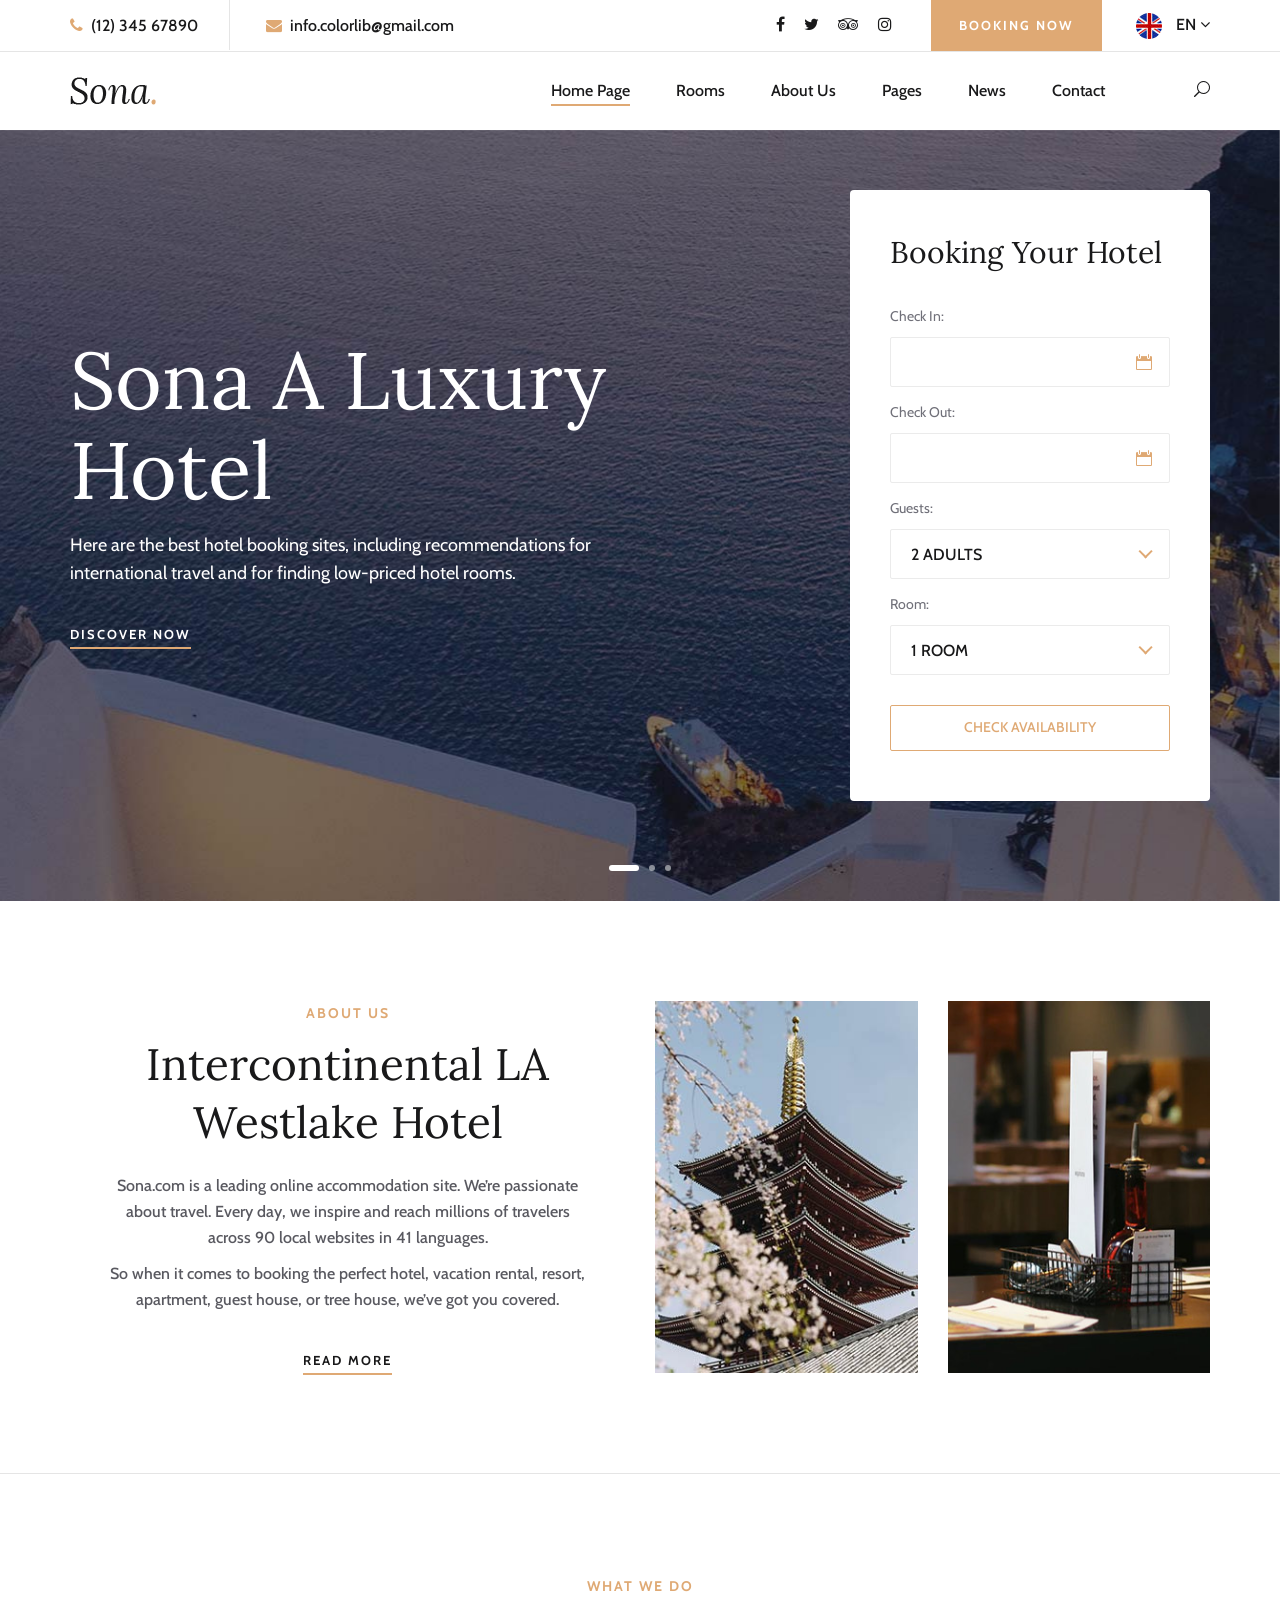
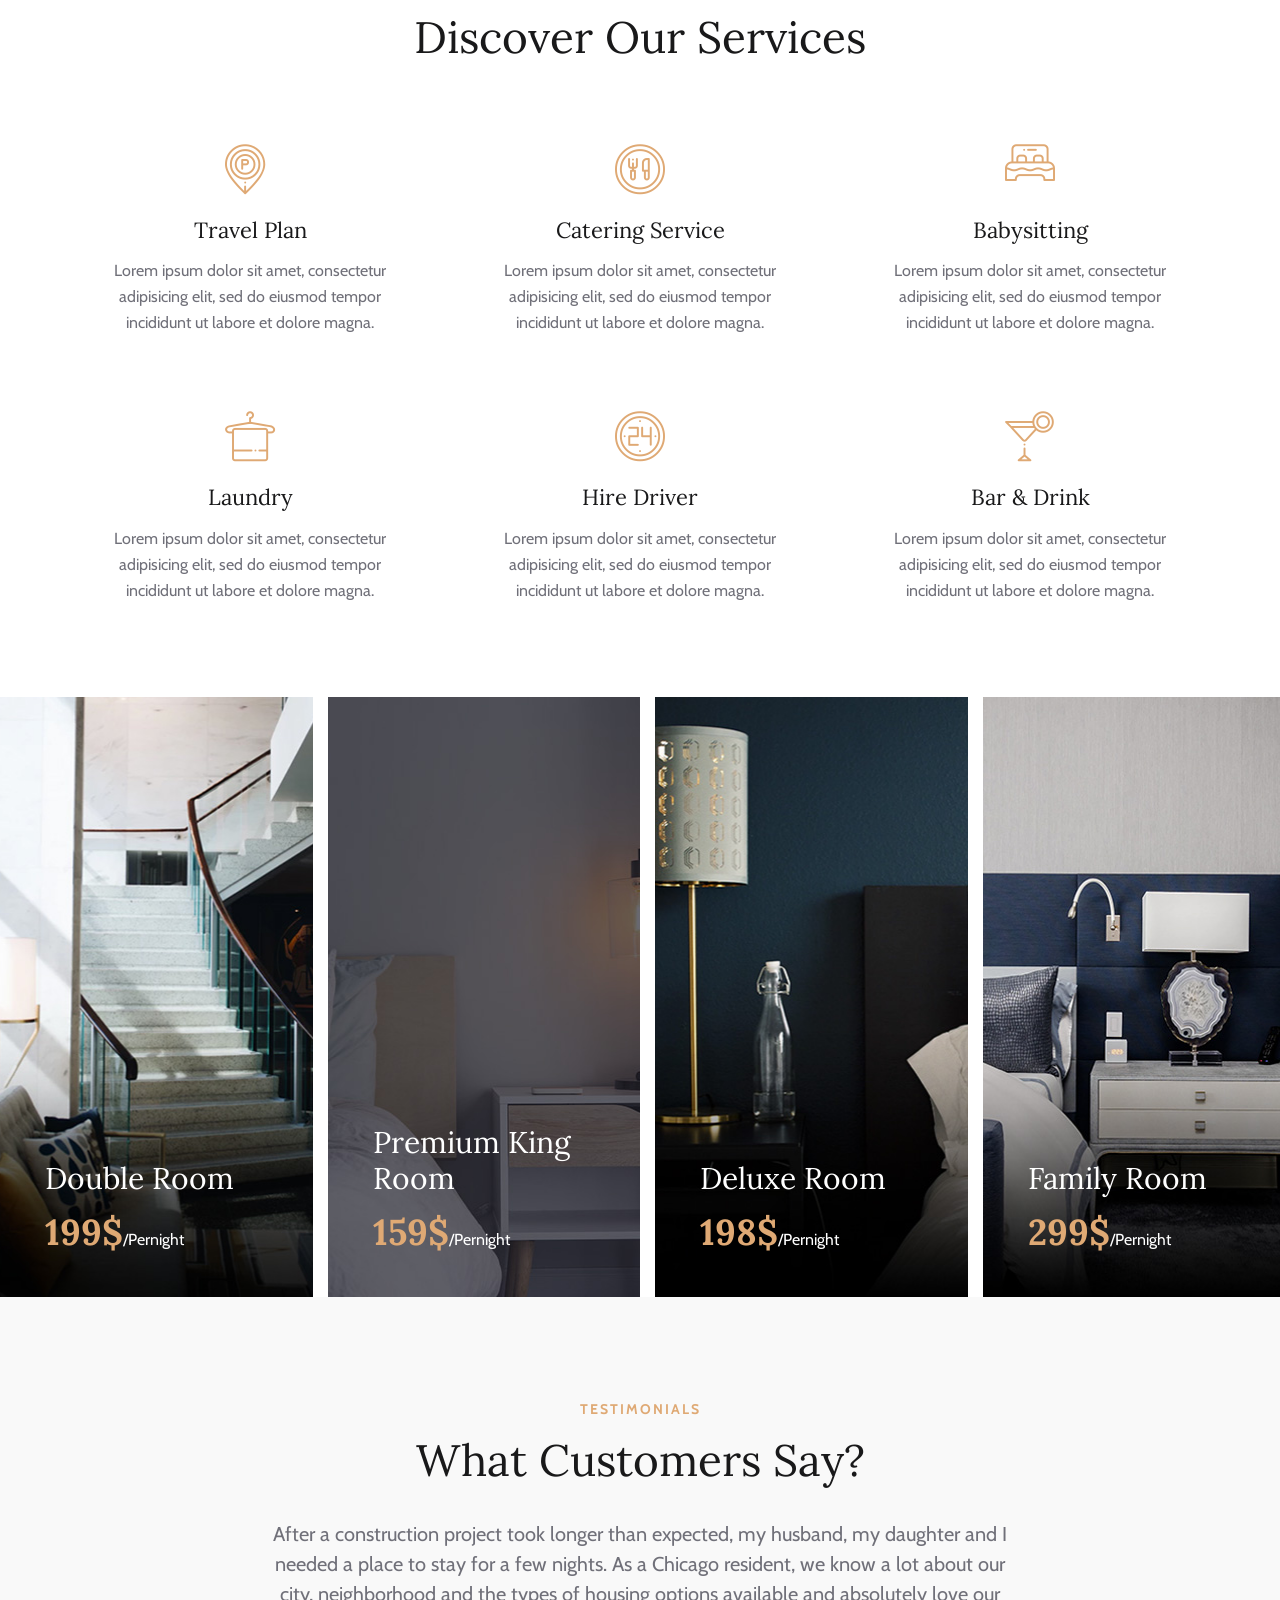
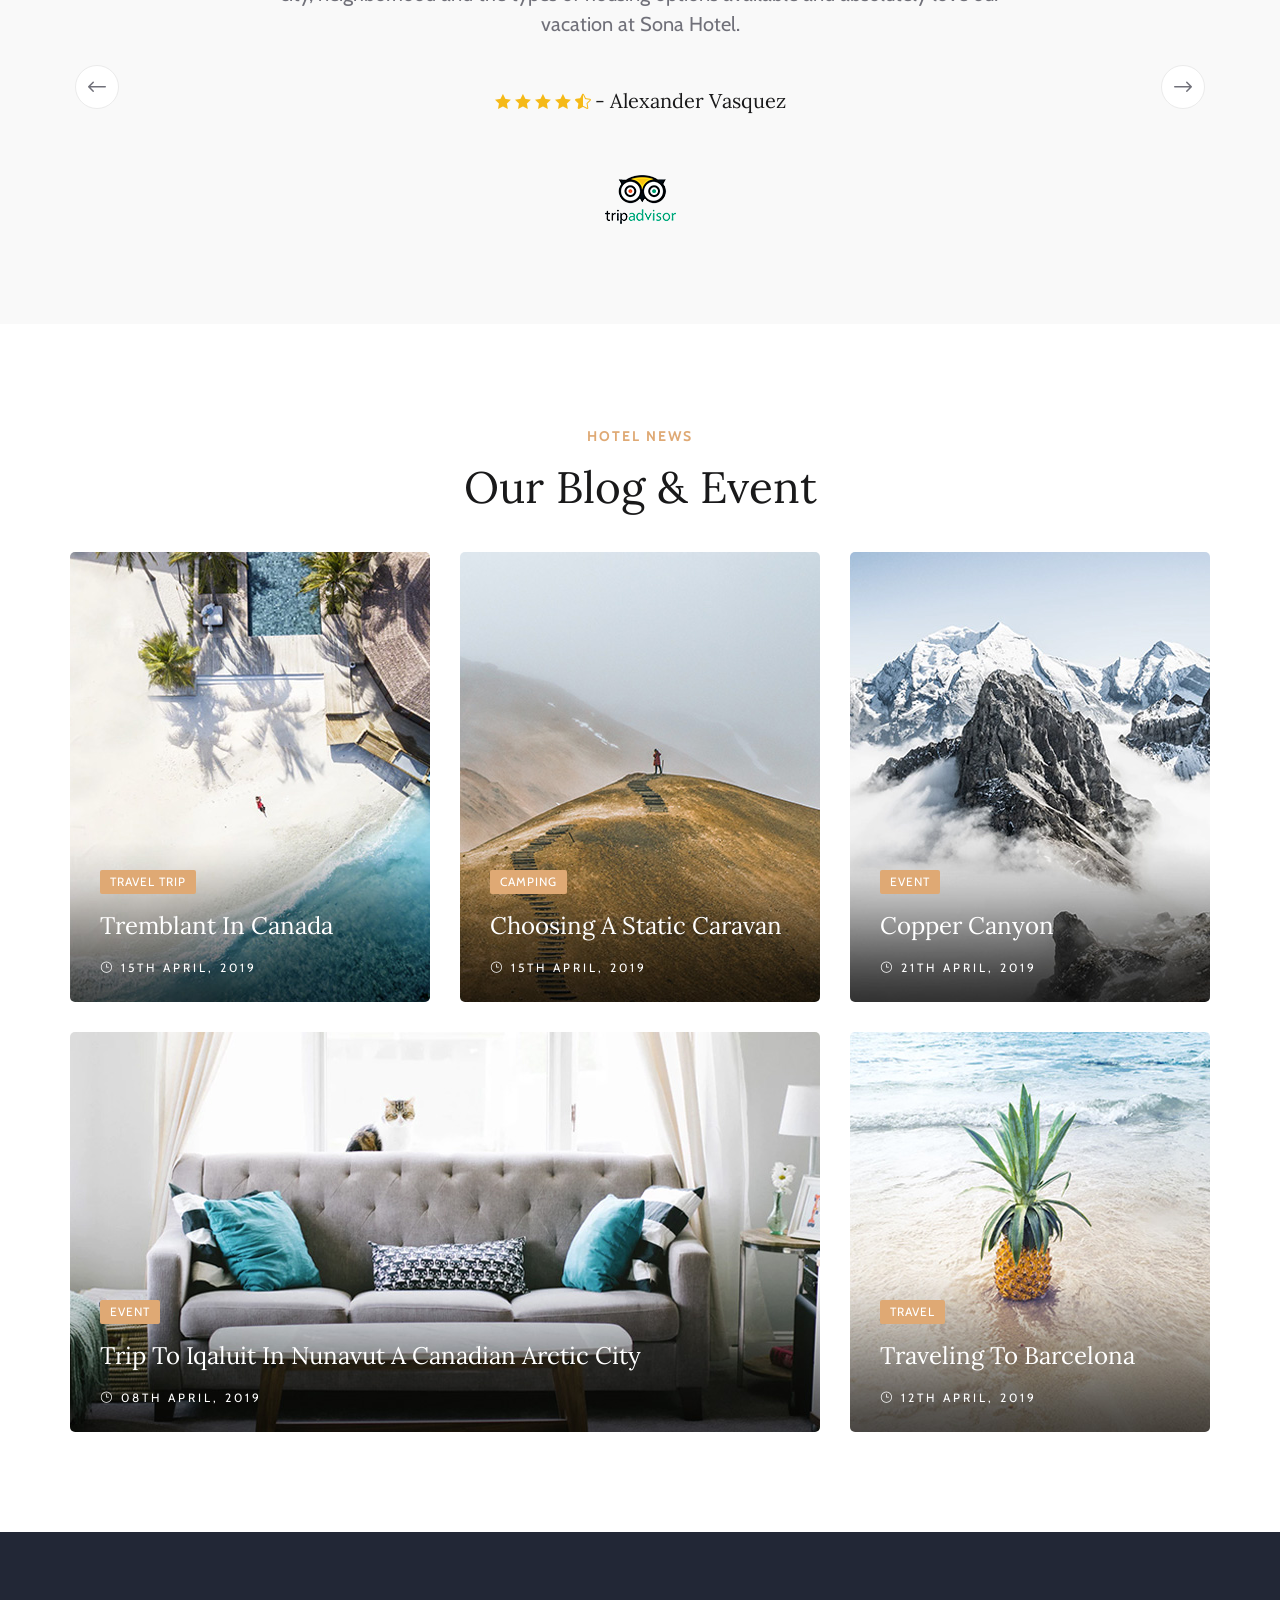
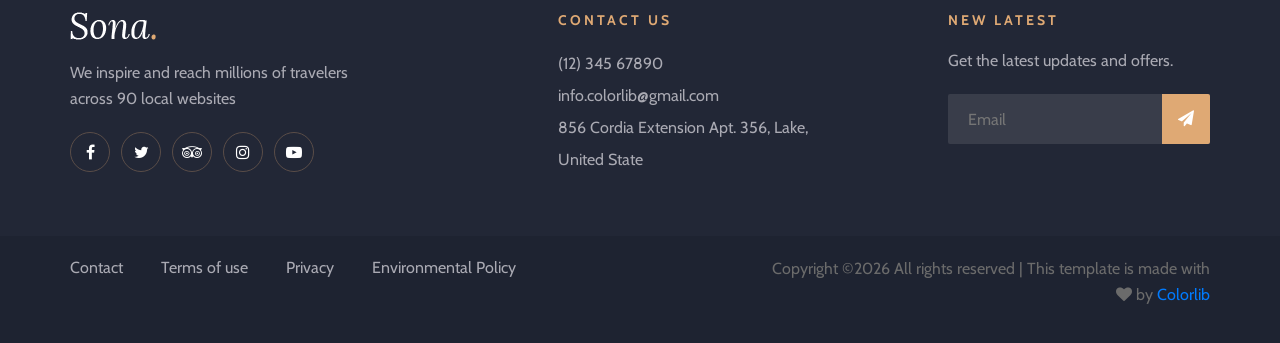
==== index.html @ 6f862ab9 "all files" ====
<!DOCTYPE html>
<html lang="zxx">

<head>
    <meta charset="UTF-8">
    <meta name="description" content="Sona Template">
    <meta name="keywords" content="Sona, unica, creative, html">
    <meta name="viewport" content="width=device-width, initial-scale=1.0">
    <meta http-equiv="X-UA-Compatible" content="ie=edge">
    <title>Sona | Atriya Template Master Branch 1</title>
    <!-- Google Font -->
    <link href="https://fonts.googleapis.com/css?family=Lora:400,700&display=swap" rel="stylesheet">
    <link href="https://fonts.googleapis.com/css?family=Cabin:400,500,600,700&display=swap" rel="stylesheet">
    <!-- Css Styles -->
    <link rel="stylesheet" href="css/bootstrap.min.css" type="text/css">
    <link rel="stylesheet" href="css/font-awesome.min.css" type="text/css">
    <link rel="stylesheet" href="css/elegant-icons.css" type="text/css">
    <link rel="stylesheet" href="css/flaticon.css" type="text/css">
    <link rel="stylesheet" href="css/owl.carousel.min.css" type="text/css">
    <link rel="stylesheet" href="css/nice-select.css" type="text/css">
    <link rel="stylesheet" href="css/jquery-ui.min.css" type="text/css">
    <link rel="stylesheet" href="css/magnific-popup.css" type="text/css">
    <link rel="stylesheet" href="css/slicknav.min.css" type="text/css">
    <link rel="stylesheet" href="css/style.css" type="text/css">
</head>

<body>
    <!-- Page Preloder -->
    <div id="preloder">
        <div class="loader"></div>
    </div>

    <!-- Offcanvas Menu Section Begin -->
    <div class="offcanvas-menu-overlay"></div>
    <div class="canvas-open">
        <i class="icon_menu"></i>
    </div>
    <div class="offcanvas-menu-wrapper">
        <div class="canvas-close">
            <i class="icon_close"></i>
        </div>
        <div class="search-icon  search-switch">
            <i class="icon_search"></i>
        </div>
        <div class="header-configure-area">
            <div class="language-option">
                <img src="img/flag.jpg" alt="">
                <span>EN <i class="fa fa-angle-down"></i></span>
                <div class="flag-dropdown">
                    <ul>
                        <li><a href="#">Zi</a></li>
                        <li><a href="#">Fr</a></li>
                    </ul>
                </div>
            </div>
            <a href="#" class="bk-btn">Booking Right Now please!</a>
        </div>
        <nav class="mainmenu mobile-menu">
            <ul>
                <li class="active"><a href="./index.html">Home</a></li>
                <li><a href="./rooms.html">Rooms</a></li>
                <li><a href="./about-us.html">About Us</a></li>
                <li><a href="./pages.html">Pages</a>
                    <ul class="dropdown">
                        <li><a href="./room-details.html">Room Details</a></li>
                        <li><a href="#">Deluxe Room</a></li>
                        <li><a href="#">Family Room</a></li>
                        <li><a href="#">Premium Room</a></li>
                    </ul>
                </li>
                <li><a href="./blog.html">News</a></li>
                <li><a href="./contact.html">Contact</a></li>
            </ul>
        </nav>
        <div id="mobile-menu-wrap"></div>
        <div class="top-social">
            <a href="#"><i class="fa fa-facebook"></i></a>
            <a href="#"><i class="fa fa-twitter"></i></a>
            <a href="#"><i class="fa fa-tripadvisor"></i></a>
            <a href="#"><i class="fa fa-instagram"></i></a>
        </div>
        <ul class="top-widget">
            <li><i class="fa fa-phone"></i> (12) 345 67890</li>
            <li><i class="fa fa-envelope"></i> info.colorlib@gmail.com</li>
        </ul>
    </div>
    <!-- Offcanvas Menu Section End -->
    <!-- Header Section Begin -->
    <header class="header-section">
        <div class="top-nav">
            <div class="container">
                <div class="row">
                    <div class="col-lg-6">
                        <ul class="tn-left">
                            <li><i class="fa fa-phone"></i> (12) 345 67890</li>
                            <li><i class="fa fa-envelope"></i> info.colorlib@gmail.com</li>
                        </ul>
                    </div>
                    <div class="col-lg-6">
                        <div class="tn-right">
                            <div class="top-social">
                                <a href="#"><i class="fa fa-facebook"></i></a>
                                <a href="#"><i class="fa fa-twitter"></i></a>
                                <a href="#"><i class="fa fa-tripadvisor"></i></a>
                                <a href="#"><i class="fa fa-instagram"></i></a>
                            </div>
                            <a href="#" class="bk-btn">Booking Now</a>
                            <div class="language-option">
                                <img src="img/flag.jpg" alt="">
                                <span>EN <i class="fa fa-angle-down"></i></span>
                                <div class="flag-dropdown">
                                    <ul>
                                        <li><a href="#">Zi</a></li>
                                        <li><a href="#">Fr</a></li>
                                    </ul>
                                </div>
                            </div>
                        </div>
                    </div>
                </div>
            </div>
        </div>
        <div class="menu-item">
            <div class="container">
                <div class="row">
                    <div class="col-lg-2">
                        <div class="logo">
                            <a href="./index.html">
                                <img src="img/logo.png" alt="">
                            </a>
                        </div>
                    </div>
                    <div class="col-lg-10">
                        <div class="nav-menu">
                            <nav class="mainmenu">
                                <ul>
                                    <li class="active"><a href="./index.html">Home Page</a></li>
                                    <li><a href="./rooms.html">Rooms</a></li>
                                    <li><a href="./about-us.html">About Us</a></li>
                                    <li><a href="./pages.html">Pages</a>
                                        <ul class="dropdown">
                                            <li><a href="./room-details.html">Room Details</a></li>
                                            <li><a href="./blog-details.html">Blog Details</a></li>
                                            <li><a href="#">Family Room</a></li>
                                            <li><a href="#">Premium Room</a></li>
                                        </ul>
                                    </li>
                                    <li><a href="./blog.html">News</a></li>
                                    <li><a href="./contact.html">Contact</a></li>
                                </ul>
                            </nav>
                            <div class="nav-right search-switch">
                                <i class="icon_search"></i>
                            </div>
                        </div>
                    </div>
                </div>
            </div>
        </div>
    </header>
    <!-- Header End -->

    <!-- Hero Section Begin -->
    <section class="hero-section">
        <div class="container">
            <div class="row">
                <div class="col-lg-6">
                    <div class="hero-text">
                        <h1>Sona A Luxury Hotel</h1>
                        <p>Here are the best hotel booking sites, including recommendations for international
                            travel and for finding low-priced hotel rooms.</p>
                        <a href="#" class="primary-btn">Discover Now</a>
                    </div>
                </div>
                <div class="col-xl-4 col-lg-5 offset-xl-2 offset-lg-1">
                    <div class="booking-form">
                        <h3>Booking Your Hotel</h3>
                        <form action="#">
                            <div class="check-date">
                                <label for="date-in">Check In:</label>
                                <input type="text" class="date-input" id="date-in">
                                <i class="icon_calendar"></i>
                            </div>
                            <div class="check-date">
                                <label for="date-out">Check Out:</label>
                                <input type="text" class="date-input" id="date-out">
                                <i class="icon_calendar"></i>
                            </div>
                            <div class="select-option">
                                <label for="guest">Guests:</label>
                                <select id="guest">
                                    <option value="">2 Adults</option>
                                    <option value="">3 Adults</option>
                                </select>
                            </div>
                            <div class="select-option">
                                <label for="room">Room:</label>
                                <select id="room">
                                    <option value="">1 Room</option>
                                    <option value="">2 Room</option>
                                </select>
                            </div>
                            <button type="submit">Check Availability</button>
                        </form>
                    </div>
                </div>
            </div>
        </div>
        <div class="hero-slider owl-carousel">
            <div class="hs-item set-bg" data-setbg="img/hero/hero-1.jpg"></div>
            <div class="hs-item set-bg" data-setbg="img/hero/hero-2.jpg"></div>
            <div class="hs-item set-bg" data-setbg="img/hero/hero-3.jpg"></div>
        </div>
    </section>
    <!-- Hero Section End -->

    <!-- About Us Section Begin -->
    <section class="aboutus-section spad">
        <div class="container">
            <div class="row">
                <div class="col-lg-6">
                    <div class="about-text">
                        <div class="section-title">
                            <span>About Us</span>
                            <h2>Intercontinental LA <br />Westlake Hotel</h2>
                        </div>
                        <p class="f-para">Sona.com is a leading online accommodation site. We’re passionate about
                            travel. Every day, we inspire and reach millions of travelers across 90 local websites in 41
                            languages.</p>
                        <p class="s-para">So when it comes to booking the perfect hotel, vacation rental, resort,
                            apartment, guest house, or tree house, we’ve got you covered.</p>
                        <a href="#" class="primary-btn about-btn">Read More</a>
                    </div>
                </div>
                <div class="col-lg-6">
                    <div class="about-pic">
                        <div class="row">
                            <div class="col-sm-6">
                                <img src="img/about/about-1.jpg" alt="">
                            </div>
                            <div class="col-sm-6">
                                <img src="img/about/about-2.jpg" alt="">
                            </div>
                        </div>
                    </div>
                </div>
            </div>
        </div>
    </section>
    <!-- About Us Section End -->

    <!-- Services Section End -->
    <section class="services-section spad">
        <div class="container">
            <div class="row">
                <div class="col-lg-12">
                    <div class="section-title">
                        <span>What We Do</span>
                        <h2>Discover Our Services</h2>
                    </div>
                </div>
            </div>
            <div class="row">
                <div class="col-lg-4 col-sm-6">
                    <div class="service-item">
                        <i class="flaticon-036-parking"></i>
                        <h4>Travel Plan</h4>
                        <p>Lorem ipsum dolor sit amet, consectetur adipisicing elit, sed do eiusmod tempor incididunt ut
                            labore et dolore magna.</p>
                    </div>
                </div>
                <div class="col-lg-4 col-sm-6">
                    <div class="service-item">
                        <i class="flaticon-033-dinner"></i>
                        <h4>Catering Service</h4>
                        <p>Lorem ipsum dolor sit amet, consectetur adipisicing elit, sed do eiusmod tempor incididunt ut
                            labore et dolore magna.</p>
                    </div>
                </div>
                <div class="col-lg-4 col-sm-6">
                    <div class="service-item">
                        <i class="flaticon-026-bed"></i>
                        <h4>Babysitting</h4>
                        <p>Lorem ipsum dolor sit amet, consectetur adipisicing elit, sed do eiusmod tempor incididunt ut
                            labore et dolore magna.</p>
                    </div>
                </div>
                <div class="col-lg-4 col-sm-6">
                    <div class="service-item">
                        <i class="flaticon-024-towel"></i>
                        <h4>Laundry</h4>
                        <p>Lorem ipsum dolor sit amet, consectetur adipisicing elit, sed do eiusmod tempor incididunt ut
                            labore et dolore magna.</p>
                    </div>
                </div>
                <div class="col-lg-4 col-sm-6">
                    <div class="service-item">
                        <i class="flaticon-044-clock-1"></i>
                        <h4>Hire Driver</h4>
                        <p>Lorem ipsum dolor sit amet, consectetur adipisicing elit, sed do eiusmod tempor incididunt ut
                            labore et dolore magna.</p>
                    </div>
                </div>
                <div class="col-lg-4 col-sm-6">
                    <div class="service-item">
                        <i class="flaticon-012-cocktail"></i>
                        <h4>Bar & Drink</h4>
                        <p>Lorem ipsum dolor sit amet, consectetur adipisicing elit, sed do eiusmod tempor incididunt ut
                            labore et dolore magna.</p>
                    </div>
                </div>
            </div>
        </div>
    </section>
    <!-- Services Section End -->

    <!-- Home Room Section Begin -->
    <section class="hp-room-section">
        <div class="container-fluid">
            <div class="hp-room-items">
                <div class="row">
                    <div class="col-lg-3 col-md-6">
                        <div class="hp-room-item set-bg" data-setbg="img/room/room-b1.jpg">
                            <div class="hr-text">
                                <h3>Double Room</h3>
                                <h2>199$<span>/Pernight</span></h2>
                                <table>
                                    <tbody>
                                        <tr>
                                            <td class="r-o">Size:</td>
                                            <td>30 ft</td>
                                        </tr>
                                        <tr>
                                            <td class="r-o">Capacity:</td>
                                            <td>Max persion 5</td>
                                        </tr>
                                        <tr>
                                            <td class="r-o">Bed:</td>
                                            <td>King Beds</td>
                                        </tr>
                                        <tr>
                                            <td class="r-o">Services:</td>
                                            <td>Wifi, Television, Bathroom,...</td>
                                        </tr>
                                    </tbody>
                                </table>
                                <a href="#" class="primary-btn">More Details</a>
                            </div>
                        </div>
                    </div>
                    <div class="col-lg-3 col-md-6">
                        <div class="hp-room-item set-bg" data-setbg="img/room/room-b2.jpg">
                            <div class="hr-text">
                                <h3>Premium King Room</h3>
                                <h2>159$<span>/Pernight</span></h2>
                                <table>
                                    <tbody>
                                        <tr>
                                            <td class="r-o">Size:</td>
                                            <td>30 ft</td>
                                        </tr>
                                        <tr>
                                            <td class="r-o">Capacity:</td>
                                            <td>Max persion 5</td>
                                        </tr>
                                        <tr>
                                            <td class="r-o">Bed:</td>
                                            <td>King Beds</td>
                                        </tr>
                                        <tr>
                                            <td class="r-o">Services:</td>
                                            <td>Wifi, Television, Bathroom,...</td>
                                        </tr>
                                    </tbody>
                                </table>
                                <a href="#" class="primary-btn">More Details</a>
                            </div>
                        </div>
                    </div>
                    <div class="col-lg-3 col-md-6">
                        <div class="hp-room-item set-bg" data-setbg="img/room/room-b3.jpg">
                            <div class="hr-text">
                                <h3>Deluxe Room</h3>
                                <h2>198$<span>/Pernight</span></h2>
                                <table>
                                    <tbody>
                                        <tr>
                                            <td class="r-o">Size:</td>
                                            <td>30 ft</td>
                                        </tr>
                                        <tr>
                                            <td class="r-o">Capacity:</td>
                                            <td>Max persion 5</td>
                                        </tr>
                                        <tr>
                                            <td class="r-o">Bed:</td>
                                            <td>King Beds</td>
                                        </tr>
                                        <tr>
                                            <td class="r-o">Services:</td>
                                            <td>Wifi, Television, Bathroom,...</td>
                                        </tr>
                                    </tbody>
                                </table>
                                <a href="#" class="primary-btn">More Details</a>
                            </div>
                        </div>
                    </div>
                    <div class="col-lg-3 col-md-6">
                        <div class="hp-room-item set-bg" data-setbg="img/room/room-b4.jpg">
                            <div class="hr-text">
                                <h3>Family Room</h3>
                                <h2>299$<span>/Pernight</span></h2>
                                <table>
                                    <tbody>
                                        <tr>
                                            <td class="r-o">Size:</td>
                                            <td>30 ft</td>
                                        </tr>
                                        <tr>
                                            <td class="r-o">Capacity:</td>
                                            <td>Max persion 5</td>
                                        </tr>
                                        <tr>
                                            <td class="r-o">Bed:</td>
                                            <td>King Beds</td>
                                        </tr>
                                        <tr>
                                            <td class="r-o">Services:</td>
                                            <td>Wifi, Television, Bathroom,...</td>
                                        </tr>
                                    </tbody>
                                </table>
                                <a href="#" class="primary-btn">More Details</a>
                            </div>
                        </div>
                    </div>
                </div>
            </div>
        </div>
    </section>
    <!-- Home Room Section End -->

    <!-- Testimonial Section Begin -->
    <section class="testimonial-section spad">
        <div class="container">
            <div class="row">
                <div class="col-lg-12">
                    <div class="section-title">
                        <span>Testimonials</span>
                        <h2>What Customers Say?</h2>
                    </div>
                </div>
            </div>
            <div class="row">
                <div class="col-lg-8 offset-lg-2">
                    <div class="testimonial-slider owl-carousel">
                        <div class="ts-item">
                            <p>After a construction project took longer than expected, my husband, my daughter and I
                                needed a place to stay for a few nights. As a Chicago resident, we know a lot about our
                                city, neighborhood and the types of housing options available and absolutely love our
                                vacation at Sona Hotel.</p>
                            <div class="ti-author">
                                <div class="rating">
                                    <i class="icon_star"></i>
                                    <i class="icon_star"></i>
                                    <i class="icon_star"></i>
                                    <i class="icon_star"></i>
                                    <i class="icon_star-half_alt"></i>
                                </div>
                                <h5> - Alexander Vasquez</h5>
                            </div>
                            <img src="img/testimonial-logo.png" alt="">
                        </div>
                        <div class="ts-item">
                            <p>After a construction project took longer than expected, my husband, my daughter and I
                                needed a place to stay for a few nights. As a Chicago resident, we know a lot about our
                                city, neighborhood and the types of housing options available and absolutely love our
                                vacation at Sona Hotel.</p>
                            <div class="ti-author">
                                <div class="rating">
                                    <i class="icon_star"></i>
                                    <i class="icon_star"></i>
                                    <i class="icon_star"></i>
                                    <i class="icon_star"></i>
                                    <i class="icon_star-half_alt"></i>
                                </div>
                                <h5> - Alexander Vasquez</h5>
                            </div>
                            <img src="img/testimonial-logo.png" alt="">
                        </div>
                    </div>
                </div>
            </div>
        </div>
    </section>
    <!-- Testimonial Section End -->

    <!-- Blog Section Begin -->
    <section class="blog-section spad">
        <div class="container">
            <div class="row">
                <div class="col-lg-12">
                    <div class="section-title">
                        <span>Hotel News</span>
                        <h2>Our Blog & Event</h2>
                    </div>
                </div>
            </div>
            <div class="row">
                <div class="col-lg-4">
                    <div class="blog-item set-bg" data-setbg="img/blog/blog-1.jpg">
                        <div class="bi-text">
                            <span class="b-tag">Travel Trip</span>
                            <h4><a href="#">Tremblant In Canada</a></h4>
                            <div class="b-time"><i class="icon_clock_alt"></i> 15th April, 2019</div>
                        </div>
                    </div>
                </div>
                <div class="col-lg-4">
                    <div class="blog-item set-bg" data-setbg="img/blog/blog-2.jpg">
                        <div class="bi-text">
                            <span class="b-tag">Camping</span>
                            <h4><a href="#">Choosing A Static Caravan</a></h4>
                            <div class="b-time"><i class="icon_clock_alt"></i> 15th April, 2019</div>
                        </div>
                    </div>
                </div>
                <div class="col-lg-4">
                    <div class="blog-item set-bg" data-setbg="img/blog/blog-3.jpg">
                        <div class="bi-text">
                            <span class="b-tag">Event</span>
                            <h4><a href="#">Copper Canyon</a></h4>
                            <div class="b-time"><i class="icon_clock_alt"></i> 21th April, 2019</div>
                        </div>
                    </div>
                </div>
                <div class="col-lg-8">
                    <div class="blog-item small-size set-bg" data-setbg="img/blog/blog-wide.jpg">
                        <div class="bi-text">
                            <span class="b-tag">Event</span>
                            <h4><a href="#">Trip To Iqaluit In Nunavut A Canadian Arctic City</a></h4>
                            <div class="b-time"><i class="icon_clock_alt"></i> 08th April, 2019</div>
                        </div>
                    </div>
                </div>
                <div class="col-lg-4">
                    <div class="blog-item small-size set-bg" data-setbg="img/blog/blog-10.jpg">
                        <div class="bi-text">
                            <span class="b-tag">Travel</span>
                            <h4><a href="#">Traveling To Barcelona</a></h4>
                            <div class="b-time"><i class="icon_clock_alt"></i> 12th April, 2019</div>
                        </div>
                    </div>
                </div>
            </div>
        </div>
    </section>
    <!-- Blog Section End -->

    <!-- Footer Section Begin -->
    <footer class="footer-section">
        <div class="container">
            <div class="footer-text">
                <div class="row">
                    <div class="col-lg-4">
                        <div class="ft-about">
                            <div class="logo">
                                <a href="#">
                                    <img src="img/footer-logo.png" alt="">
                                </a>
                            </div>
                            <p>We inspire and reach millions of travelers<br /> across 90 local websites</p>
                            <div class="fa-social">
                                <a href="#"><i class="fa fa-facebook"></i></a>
                                <a href="#"><i class="fa fa-twitter"></i></a>
                                <a href="#"><i class="fa fa-tripadvisor"></i></a>
                                <a href="#"><i class="fa fa-instagram"></i></a>
                                <a href="#"><i class="fa fa-youtube-play"></i></a>
                            </div>
                        </div>
                    </div>
                    <div class="col-lg-3 offset-lg-1">
                        <div class="ft-contact">
                            <h6>Contact Us</h6>
                            <ul>
                                <li>(12) 345 67890</li>
                                <li>info.colorlib@gmail.com</li>
                                <li>856 Cordia Extension Apt. 356, Lake, United State</li>
                            </ul>
                        </div>
                    </div>
                    <div class="col-lg-3 offset-lg-1">
                        <div class="ft-newslatter">
                            <h6>New latest</h6>
                            <p>Get the latest updates and offers.</p>
                            <form action="#" class="fn-form">
                                <input type="text" placeholder="Email">
                                <button type="submit"><i class="fa fa-send"></i></button>
                            </form>
                        </div>
                    </div>
                </div>
            </div>
        </div>
        <div class="copyright-option">
            <div class="container">
                <div class="row">
                    <div class="col-lg-7">
                        <ul>
                            <li><a href="#">Contact</a></li>
                            <li><a href="#">Terms of use</a></li>
                            <li><a href="#">Privacy</a></li>
                            <li><a href="#">Environmental Policy</a></li>
                        </ul>
                    </div>
                    <div class="col-lg-5">
                        <div class="co-text"><p><!-- Link back to Colorlib can't be removed. Template is licensed under CC BY 3.0. -->
  Copyright &copy;<script>document.write(new Date().getFullYear());</script> All rights reserved | This template is made with <i class="fa fa-heart" aria-hidden="true"></i> by <a href="https://colorlib.com" target="_blank">Colorlib</a>
  <!-- Link back to Colorlib can't be removed. Template is licensed under CC BY 3.0. --></p></div>
                    </div>
                </div>
            </div>
        </div>
    </footer>
    <!-- Footer Section End -->

    <!-- Search model Begin -->
    <div class="search-model">
        <div class="h-100 d-flex align-items-center justify-content-center">
            <div class="search-close-switch"><i class="icon_close"></i></div>
            <form class="search-model-form">
                <input type="text" id="search-input" placeholder="Search here.....">
            </form>
        </div>
    </div>
    <!-- Search model end -->

    <!-- Js Plugins -->
    <script src="js/jquery-3.3.1.min.js"></script>
    <script src="js/bootstrap.min.js"></script>
    <script src="js/jquery.magnific-popup.min.js"></script>
    <script src="js/jquery.nice-select.min.js"></script>
    <script src="js/jquery-ui.min.js"></script>
    <script src="js/jquery.slicknav.js"></script>
    <script src="js/owl.carousel.min.js"></script>
    <script src="js/main.js"></script>
</body>

</html>
---- css/elegant-icons.css ----
@font-face {
	font-family: 'ElegantIcons';
	src:url('../fonts/ElegantIcons.eot');
	src:url('../fonts/ElegantIcons.eot?#iefix') format('embedded-opentype'),
		url('../fonts/ElegantIcons.woff') format('woff'),
		url('../fonts/ElegantIcons.ttf') format('truetype'),
		url('../fonts/ElegantIcons.svg#ElegantIcons') format('svg');
	font-weight: normal;
	font-style: normal;
}

/* Use the following CSS code if you want to use data attributes for inserting your icons */
[data-icon]:before {
	font-family: 'ElegantIcons';
	content: attr(data-icon);
	speak: none;
	font-weight: normal;
	font-variant: normal;
	text-transform: none;
	line-height: 1;
	-webkit-font-smoothing: antialiased;
	-moz-osx-font-smoothing: grayscale;
}

/* Use the following CSS code if you want to have a class per icon */
/*
Instead of a list of all class selectors,
you can use the generic selector below, but it's slower:
[class*="your-class-prefix"] {
*/
.arrow_up, .arrow_down, .arrow_left, .arrow_right, .arrow_left-up, .arrow_right-up, .arrow_right-down, .arrow_left-down, .arrow-up-down, .arrow_up-down_alt, .arrow_left-right_alt, .arrow_left-right, .arrow_expand_alt2, .arrow_expand_alt, .arrow_condense, .arrow_expand, .arrow_move, .arrow_carrot-up, .arrow_carrot-down, .arrow_carrot-left, .arrow_carrot-right, .arrow_carrot-2up, .arrow_carrot-2down, .arrow_carrot-2left, .arrow_carrot-2right, .arrow_carrot-up_alt2, .arrow_carrot-down_alt2, .arrow_carrot-left_alt2, .arrow_carrot-right_alt2, .arrow_carrot-2up_alt2, .arrow_carrot-2down_alt2, .arrow_carrot-2left_alt2, .arrow_carrot-2right_alt2, .arrow_triangle-up, .arrow_triangle-down, .arrow_triangle-left, .arrow_triangle-right, .arrow_triangle-up_alt2, .arrow_triangle-down_alt2, .arrow_triangle-left_alt2, .arrow_triangle-right_alt2, .arrow_back, .icon_minus-06, .icon_plus, .icon_close, .icon_check, .icon_minus_alt2, .icon_plus_alt2, .icon_close_alt2, .icon_check_alt2, .icon_zoom-out_alt, .icon_zoom-in_alt, .icon_search, .icon_box-empty, .icon_box-selected, .icon_minus-box, .icon_plus-box, .icon_box-checked, .icon_circle-empty, .icon_circle-slelected, .icon_stop_alt2, .icon_stop, .icon_pause_alt2, .icon_pause, .icon_menu, .icon_menu-square_alt2, .icon_menu-circle_alt2, .icon_ul, .icon_ol, .icon_adjust-horiz, .icon_adjust-vert, .icon_document_alt, .icon_documents_alt, .icon_pencil, .icon_pencil-edit_alt, .icon_pencil-edit, .icon_folder-alt, .icon_folder-open_alt, .icon_folder-add_alt, .icon_info_alt, .icon_error-oct_alt, .icon_error-circle_alt, .icon_error-triangle_alt, .icon_question_alt2, .icon_question, .icon_comment_alt, .icon_chat_alt, .icon_vol-mute_alt, .icon_volume-low_alt, .icon_volume-high_alt, .icon_quotations, .icon_quotations_alt2, .icon_clock_alt, .icon_lock_alt, .icon_lock-open_alt, .icon_key_alt, .icon_cloud_alt, .icon_cloud-upload_alt, .icon_cloud-download_alt, .icon_image, .icon_images, .icon_lightbulb_alt, .icon_gift_alt, .icon_house_alt, .icon_genius, .icon_mobile, .icon_tablet, .icon_laptop, .icon_desktop, .icon_camera_alt, .icon_mail_alt, .icon_cone_alt, .icon_ribbon_alt, .icon_bag_alt, .icon_creditcard, .icon_cart_alt, .icon_paperclip, .icon_tag_alt, .icon_tags_alt, .icon_trash_alt, .icon_cursor_alt, .icon_mic_alt, .icon_compass_alt, .icon_pin_alt, .icon_pushpin_alt, .icon_map_alt, .icon_drawer_alt, .icon_toolbox_alt, .icon_book_alt, .icon_calendar, .icon_film, .icon_table, .icon_contacts_alt, .icon_headphones, .icon_lifesaver, .icon_piechart, .icon_refresh, .icon_link_alt, .icon_link, .icon_loading, .icon_blocked, .icon_archive_alt, .icon_heart_alt, .icon_star_alt, .icon_star-half_alt, .icon_star, .icon_star-half, .icon_tools, .icon_tool, .icon_cog, .icon_cogs, .arrow_up_alt, .arrow_down_alt, .arrow_left_alt, .arrow_right_alt, .arrow_left-up_alt, .arrow_right-up_alt, .arrow_right-down_alt, .arrow_left-down_alt, .arrow_condense_alt, .arrow_expand_alt3, .arrow_carrot_up_alt, .arrow_carrot-down_alt, .arrow_carrot-left_alt, .arrow_carrot-right_alt, .arrow_carrot-2up_alt, .arrow_carrot-2dwnn_alt, .arrow_carrot-2left_alt, .arrow_carrot-2right_alt, .arrow_triangle-up_alt, .arrow_triangle-down_alt, .arrow_triangle-left_alt, .arrow_triangle-right_alt, .icon_minus_alt, .icon_plus_alt, .icon_close_alt, .icon_check_alt, .icon_zoom-out, .icon_zoom-in, .icon_stop_alt, .icon_menu-square_alt, .icon_menu-circle_alt, .icon_document, .icon_documents, .icon_pencil_alt, .icon_folder, .icon_folder-open, .icon_folder-add, .icon_folder_upload, .icon_folder_download, .icon_info, .icon_error-circle, .icon_error-oct, .icon_error-triangle, .icon_question_alt, .icon_comment, .icon_chat, .icon_vol-mute, .icon_volume-low, .icon_volume-high, .icon_quotations_alt, .icon_clock, .icon_lock, .icon_lock-open, .icon_key, .icon_cloud, .icon_cloud-upload, .icon_cloud-download, .icon_lightbulb, .icon_gift, .icon_house, .icon_camera, .icon_mail, .icon_cone, .icon_ribbon, .icon_bag, .icon_cart, .icon_tag, .icon_tags, .icon_trash, .icon_cursor, .icon_mic, .icon_compass, .icon_pin, .icon_pushpin, .icon_map, .icon_drawer, .icon_toolbox, .icon_book, .icon_contacts, .icon_archive, .icon_heart, .icon_profile, .icon_group, .icon_grid-2x2, .icon_grid-3x3, .icon_music, .icon_pause_alt, .icon_phone, .icon_upload, .icon_download, .social_facebook, .social_twitter, .social_pinterest, .social_googleplus, .social_tumblr, .social_tumbleupon, .social_wordpress, .social_instagram, .social_dribbble, .social_vimeo, .social_linkedin, .social_rss, .social_deviantart, .social_share, .social_myspace, .social_skype, .social_youtube, .social_picassa, .social_googledrive, .social_flickr, .social_blogger, .social_spotify, .social_delicious, .social_facebook_circle, .social_twitter_circle, .social_pinterest_circle, .social_googleplus_circle, .social_tumblr_circle, .social_stumbleupon_circle, .social_wordpress_circle, .social_instagram_circle, .social_dribbble_circle, .social_vimeo_circle, .social_linkedin_circle, .social_rss_circle, .social_deviantart_circle, .social_share_circle, .social_myspace_circle, .social_skype_circle, .social_youtube_circle, .social_picassa_circle, .social_googledrive_alt2, .social_flickr_circle, .social_blogger_circle, .social_spotify_circle, .social_delicious_circle, .social_facebook_square, .social_twitter_square, .social_pinterest_square, .social_googleplus_square, .social_tumblr_square, .social_stumbleupon_square, .social_wordpress_square, .social_instagram_square, .social_dribbble_square, .social_vimeo_square, .social_linkedin_square, .social_rss_square, .social_deviantart_square, .social_share_square, .social_myspace_square, .social_skype_square, .social_youtube_square, .social_picassa_square, .social_googledrive_square, .social_flickr_square, .social_blogger_square, .social_spotify_square, .social_delicious_square, .icon_printer, .icon_calulator, .icon_building, .icon_floppy, .icon_drive, .icon_search-2, .icon_id, .icon_id-2, .icon_puzzle, .icon_like, .icon_dislike, .icon_mug, .icon_currency, .icon_wallet, .icon_pens, .icon_easel, .icon_flowchart, .icon_datareport, .icon_briefcase, .icon_shield, .icon_percent, .icon_globe, .icon_globe-2, .icon_target, .icon_hourglass, .icon_balance, .icon_rook, .icon_printer-alt, .icon_calculator_alt, .icon_building_alt, .icon_floppy_alt, .icon_drive_alt, .icon_search_alt, .icon_id_alt, .icon_id-2_alt, .icon_puzzle_alt, .icon_like_alt, .icon_dislike_alt, .icon_mug_alt, .icon_currency_alt, .icon_wallet_alt, .icon_pens_alt, .icon_easel_alt, .icon_flowchart_alt, .icon_datareport_alt, .icon_briefcase_alt, .icon_shield_alt, .icon_percent_alt, .icon_globe_alt, .icon_clipboard {
	font-family: 'ElegantIcons';
	speak: none;
	font-style: normal;
	font-weight: normal;
	font-variant: normal;
	text-transform: none;
	line-height: 1;
	-webkit-font-smoothing: antialiased;
}
.arrow_up:before {
	content: "\21";
}
.arrow_down:before {
	content: "\22";
}
.arrow_left:before {
	content: "\23";
}
.arrow_right:before {
	content: "\24";
}
.arrow_left-up:before {
	content: "\25";
}
.arrow_right-up:before {
	content: "\26";
}
.arrow_right-down:before {
	content: "\27";
}
.arrow_left-down:before {
	content: "\28";
}
.arrow-up-down:before {
	content: "\29";
}
.arrow_up-down_alt:before {
	content: "\2a";
}
.arrow_left-right_alt:before {
	content: "\2b";
}
.arrow_left-right:before {
	content: "\2c";
}
.arrow_expand_alt2:before {
	content: "\2d";
}
.arrow_expand_alt:before {
	content: "\2e";
}
.arrow_condense:before {
	content: "\2f";
}
.arrow_expand:before {
	content: "\30";
}
.arrow_move:before {
	content: "\31";
}
.arrow_carrot-up:before {
	content: "\32";
}
.arrow_carrot-down:before {
	content: "\33";
}
.arrow_carrot-left:before {
	content: "\34";
}
.arrow_carrot-right:before {
	content: "\35";
}
.arrow_carrot-2up:before {
	content: "\36";
}
.arrow_carrot-2down:before {
	content: "\37";
}
.arrow_carrot-2left:before {
	content: "\38";
}
.arrow_carrot-2right:before {
	content: "\39";
}
.arrow_carrot-up_alt2:before {
	content: "\3a";
}
.arrow_carrot-down_alt2:before {
	content: "\3b";
}
.arrow_carrot-left_alt2:before {
	content: "\3c";
}
.arrow_carrot-right_alt2:before {
	content: "\3d";
}
.arrow_carrot-2up_alt2:before {
	content: "\3e";
}
.arrow_carrot-2down_alt2:before {
	content: "\3f";
}
.arrow_carrot-2left_alt2:before {
	content: "\40";
}
.arrow_carrot-2right_alt2:before {
	content: "\41";
}
.arrow_triangle-up:before {
	content: "\42";
}
.arrow_triangle-down:before {
	content: "\43";
}
.arrow_triangle-left:before {
	content: "\44";
}
.arrow_triangle-right:before {
	content: "\45";
}
.arrow_triangle-up_alt2:before {
	content: "\46";
}
.arrow_triangle-down_alt2:before {
	content: "\47";
}
.arrow_triangle-left_alt2:before {
	content: "\48";
}
.arrow_triangle-right_alt2:before {
	content: "\49";
}
.arrow_back:before {
	content: "\4a";
}
.icon_minus-06:before {
	content: "\4b";
}
.icon_plus:before {
	content: "\4c";
}
.icon_close:before {
	content: "\4d";
}
.icon_check:before {
	content: "\4e";
}
.icon_minus_alt2:before {
	content: "\4f";
}
.icon_plus_alt2:before {
	content: "\50";
}
.icon_close_alt2:before {
	content: "\51";
}
.icon_check_alt2:before {
	content: "\52";
}
.icon_zoom-out_alt:before {
	content: "\53";
}
.icon_zoom-in_alt:before {
	content: "\54";
}
.icon_search:before {
	content: "\55";
}
.icon_box-empty:before {
	content: "\56";
}
.icon_box-selected:before {
	content: "\57";
}
.icon_minus-box:before {
	content: "\58";
}
.icon_plus-box:before {
	content: "\59";
}
.icon_box-checked:before {
	content: "\5a";
}
.icon_circle-empty:before {
	content: "\5b";
}
.icon_circle-slelected:before {
	content: "\5c";
}
.icon_stop_alt2:before {
	content: "\5d";
}
.icon_stop:before {
	content: "\5e";
}
.icon_pause_alt2:before {
	content: "\5f";
}
.icon_pause:before {
	content: "\60";
}
.icon_menu:before {
	content: "\61";
}
.icon_menu-square_alt2:before {
	content: "\62";
}
.icon_menu-circle_alt2:before {
	content: "\63";
}
.icon_ul:before {
	content: "\64";
}
.icon_ol:before {
	content: "\65";
}
.icon_adjust-horiz:before {
	content: "\66";
}
.icon_adjust-vert:before {
	content: "\67";
}
.icon_document_alt:before {
	content: "\68";
}
.icon_documents_alt:before {
	content: "\69";
}
.icon_pencil:before {
	content: "\6a";
}
.icon_pencil-edit_alt:before {
	content: "\6b";
}
.icon_pencil-edit:before {
	content: "\6c";
}
.icon_folder-alt:before {
	content: "\6d";
}
.icon_folder-open_alt:before {
	content: "\6e";
}
.icon_folder-add_alt:before {
	content: "\6f";
}
.icon_info_alt:before {
	content: "\70";
}
.icon_error-oct_alt:before {
	content: "\71";
}
.icon_error-circle_alt:before {
	content: "\72";
}
.icon_error-triangle_alt:before {
	content: "\73";
}
.icon_question_alt2:before {
	content: "\74";
}
.icon_question:before {
	content: "\75";
}
.icon_comment_alt:before {
	content: "\76";
}
.icon_chat_alt:before {
	content: "\77";
}
.icon_vol-mute_alt:before {
	content: "\78";
}
.icon_volume-low_alt:before {
	content: "\79";
}
.icon_volume-high_alt:before {
	content: "\7a";
}
.icon_quotations:before {
	content: "\7b";
}
.icon_quotations_alt2:before {
	content: "\7c";
}
.icon_clock_alt:before {
	content: "\7d";
}
.icon_lock_alt:before {
	content: "\7e";
}
.icon_lock-open_alt:before {
	content: "\e000";
}
.icon_key_alt:before {
	content: "\e001";
}
.icon_cloud_alt:before {
	content: "\e002";
}
.icon_cloud-upload_alt:before {
	content: "\e003";
}
.icon_cloud-download_alt:before {
	content: "\e004";
}
.icon_image:before {
	content: "\e005";
}
.icon_images:before {
	content: "\e006";
}
.icon_lightbulb_alt:before {
	content: "\e007";
}
.icon_gift_alt:before {
	content: "\e008";
}
.icon_house_alt:before {
	content: "\e009";
}
.icon_genius:before {
	content: "\e00a";
}
.icon_mobile:before {
	content: "\e00b";
}
.icon_tablet:before {
	content: "\e00c";
}
.icon_laptop:before {
	content: "\e00d";
}
.icon_desktop:before {
	content: "\e00e";
}
.icon_camera_alt:before {
	content: "\e00f";
}
.icon_mail_alt:before {
	content: "\e010";
}
.icon_cone_alt:before {
	content: "\e011";
}
.icon_ribbon_alt:before {
	content: "\e012";
}
.icon_bag_alt:before {
	content: "\e013";
}
.icon_creditcard:before {
	content: "\e014";
}
.icon_cart_alt:before {
	content: "\e015";
}
.icon_paperclip:before {
	content: "\e016";
}
.icon_tag_alt:before {
	content: "\e017";
}
.icon_tags_alt:before {
	content: "\e018";
}
.icon_trash_alt:before {
	content: "\e019";
}
.icon_cursor_alt:before {
	content: "\e01a";
}
.icon_mic_alt:before {
	content: "\e01b";
}
.icon_compass_alt:before {
	content: "\e01c";
}
.icon_pin_alt:before {
	content: "\e01d";
}
.icon_pushpin_alt:before {
	content: "\e01e";
}
.icon_map_alt:before {
	content: "\e01f";
}
.icon_drawer_alt:before {
	content: "\e020";
}
.icon_toolbox_alt:before {
	content: "\e021";
}
.icon_book_alt:before {
	content: "\e022";
}
.icon_calendar:before {
	content: "\e023";
}
.icon_film:before {
	content: "\e024";
}
.icon_table:before {
	content: "\e025";
}
.icon_contacts_alt:before {
	content: "\e026";
}
.icon_headphones:before {
	content: "\e027";
}
.icon_lifesaver:before {
	content: "\e028";
}
.icon_piechart:before {
	content: "\e029";
}
.icon_refresh:before {
	content: "\e02a";
}
.icon_link_alt:before {
	content: "\e02b";
}
.icon_link:before {
	content: "\e02c";
}
.icon_loading:before {
	content: "\e02d";
}
.icon_blocked:before {
	content: "\e02e";
}
.icon_archive_alt:before {
	content: "\e02f";
}
.icon_heart_alt:before {
	content: "\e030";
}
.icon_star_alt:before {
	content: "\e031";
}
.icon_star-half_alt:before {
	content: "\e032";
}
.icon_star:before {
	content: "\e033";
}
.icon_star-half:before {
	content: "\e034";
}
.icon_tools:before {
	content: "\e035";
}
.icon_tool:before {
	content: "\e036";
}
.icon_cog:before {
	content: "\e037";
}
.icon_cogs:before {
	content: "\e038";
}
.arrow_up_alt:before {
	content: "\e039";
}
.arrow_down_alt:before {
	content: "\e03a";
}
.arrow_left_alt:before {
	content: "\e03b";
}
.arrow_right_alt:before {
	content: "\e03c";
}
.arrow_left-up_alt:before {
	content: "\e03d";
}
.arrow_right-up_alt:before {
	content: "\e03e";
}
.arrow_right-down_alt:before {
	content: "\e03f";
}
.arrow_left-down_alt:before {
	content: "\e040";
}
.arrow_condense_alt:before {
	content: "\e041";
}
.arrow_expand_alt3:before {
	content: "\e042";
}
.arrow_carrot_up_alt:before {
	content: "\e043";
}
.arrow_carrot-down_alt:before {
	content: "\e044";
}
.arrow_carrot-left_alt:before {
	content: "\e045";
}
.arrow_carrot-right_alt:before {
	content: "\e046";
}
.arrow_carrot-2up_alt:before {
	content: "\e047";
}
.arrow_carrot-2dwnn_alt:before {
	content: "\e048";
}
.arrow_carrot-2left_alt:before {
	content: "\e049";
}
.arrow_carrot-2right_alt:before {
	content: "\e04a";
}
.arrow_triangle-up_alt:before {
	content: "\e04b";
}
.arrow_triangle-down_alt:before {
	content: "\e04c";
}
.arrow_triangle-left_alt:before {
	content: "\e04d";
}
.arrow_triangle-right_alt:before {
	content: "\e04e";
}
.icon_minus_alt:before {
	content: "\e04f";
}
.icon_plus_alt:before {
	content: "\e050";
}
.icon_close_alt:before {
	content: "\e051";
}
.icon_check_alt:before {
	content: "\e052";
}
.icon_zoom-out:before {
	content: "\e053";
}
.icon_zoom-in:before {
	content: "\e054";
}
.icon_stop_alt:before {
	content: "\e055";
}
.icon_menu-square_alt:before {
	content: "\e056";
}
.icon_menu-circle_alt:before {
	content: "\e057";
}
.icon_document:before {
	content: "\e058";
}
.icon_documents:before {
	content: "\e059";
}
.icon_pencil_alt:before {
	content: "\e05a";
}
.icon_folder:before {
	content: "\e05b";
}
.icon_folder-open:before {
	content: "\e05c";
}
.icon_folder-add:before {
	content: "\e05d";
}
.icon_folder_upload:before {
	content: "\e05e";
}
.icon_folder_download:before {
	content: "\e05f";
}
.icon_info:before {
	content: "\e060";
}
.icon_error-circle:before {
	content: "\e061";
}
.icon_error-oct:before {
	content: "\e062";
}
.icon_error-triangle:before {
	content: "\e063";
}
.icon_question_alt:before {
	content: "\e064";
}
.icon_comment:before {
	content: "\e065";
}
.icon_chat:before {
	content: "\e066";
}
.icon_vol-mute:before {
	content: "\e067";
}
.icon_volume-low:before {
	content: "\e068";
}
.icon_volume-high:before {
	content: "\e069";
}
.icon_quotations_alt:before {
	content: "\e06a";
}
.icon_clock:before {
	content: "\e06b";
}
.icon_lock:before {
	content: "\e06c";
}
.icon_lock-open:before {
	content: "\e06d";
}
.icon_key:before {
	content: "\e06e";
}
.icon_cloud:before {
	content: "\e06f";
}
.icon_cloud-upload:before {
	content: "\e070";
}
.icon_cloud-download:before {
	content: "\e071";
}
.icon_lightbulb:before {
	content: "\e072";
}
.icon_gift:before {
	content: "\e073";
}
.icon_house:before {
	content: "\e074";
}
.icon_camera:before {
	content: "\e075";
}
.icon_mail:before {
	content: "\e076";
}
.icon_cone:before {
	content: "\e077";
}
.icon_ribbon:before {
	content: "\e078";
}
.icon_bag:before {
	content: "\e079";
}
.icon_cart:before {
	content: "\e07a";
}
.icon_tag:before {
	content: "\e07b";
}
.icon_tags:before {
	content: "\e07c";
}
.icon_trash:before {
	content: "\e07d";
}
.icon_cursor:before {
	content: "\e07e";
}
.icon_mic:before {
	content: "\e07f";
}
.icon_compass:before {
	content: "\e080";
}
.icon_pin:before {
	content: "\e081";
}
.icon_pushpin:before {
	content: "\e082";
}
.icon_map:before {
	content: "\e083";
}
.icon_drawer:before {
	content: "\e084";
}
.icon_toolbox:before {
	content: "\e085";
}
.icon_book:before {
	content: "\e086";
}
.icon_contacts:before {
	content: "\e087";
}
.icon_archive:before {
	content: "\e088";
}
.icon_heart:before {
	content: "\e089";
}
.icon_profile:before {
	content: "\e08a";
}
.icon_group:before {
	content: "\e08b";
}
.icon_grid-2x2:before {
	content: "\e08c";
}
.icon_grid-3x3:before {
	content: "\e08d";
}
.icon_music:before {
	content: "\e08e";
}
.icon_pause_alt:before {
	content: "\e08f";
}
.icon_phone:before {
	content: "\e090";
}
.icon_upload:before {
	content: "\e091";
}
.icon_download:before {
	content: "\e092";
}
.social_facebook:before {
	content: "\e093";
}
.social_twitter:before {
	content: "\e094";
}
.social_pinterest:before {
	content: "\e095";
}
.social_googleplus:before {
	content: "\e096";
}
.social_tumblr:before {
	content: "\e097";
}
.social_tumbleupon:before {
	content: "\e098";
}
.social_wordpress:before {
	content: "\e099";
}
.social_instagram:before {
	content: "\e09a";
}
.social_dribbble:before {
	content: "\e09b";
}
.social_vimeo:before {
	content: "\e09c";
}
.social_linkedin:before {
	content: "\e09d";
}
.social_rss:before {
	content: "\e09e";
}
.social_deviantart:before {
	content: "\e09f";
}
.social_share:before {
	content: "\e0a0";
}
.social_myspace:before {
	content: "\e0a1";
}
.social_skype:before {
	content: "\e0a2";
}
.social_youtube:before {
	content: "\e0a3";
}
.social_picassa:before {
	content: "\e0a4";
}
.social_googledrive:before {
	content: "\e0a5";
}
.social_flickr:before {
	content: "\e0a6";
}
.social_blogger:before {
	content: "\e0a7";
}
.social_spotify:before {
	content: "\e0a8";
}
.social_delicious:before {
	content: "\e0a9";
}
.social_facebook_circle:before {
	content: "\e0aa";
}
.social_twitter_circle:before {
	content: "\e0ab";
}
.social_pinterest_circle:before {
	content: "\e0ac";
}
.social_googleplus_circle:before {
	content: "\e0ad";
}
.social_tumblr_circle:before {
	content: "\e0ae";
}
.social_stumbleupon_circle:before {
	content: "\e0af";
}
.social_wordpress_circle:before {
	content: "\e0b0";
}
.social_instagram_circle:before {
	content: "\e0b1";
}
.social_dribbble_circle:before {
	content: "\e0b2";
}
.social_vimeo_circle:before {
	content: "\e0b3";
}
.social_linkedin_circle:before {
	content: "\e0b4";
}
.social_rss_circle:before {
	content: "\e0b5";
}
.social_deviantart_circle:before {
	content: "\e0b6";
}
.social_share_circle:before {
	content: "\e0b7";
}
.social_myspace_circle:before {
	content: "\e0b8";
}
.social_skype_circle:before {
	content: "\e0b9";
}
.social_youtube_circle:before {
	content: "\e0ba";
}
.social_picassa_circle:before {
	content: "\e0bb";
}
.social_googledrive_alt2:before {
	content: "\e0bc";
}
.social_flickr_circle:before {
	content: "\e0bd";
}
.social_blogger_circle:before {
	content: "\e0be";
}
.social_spotify_circle:before {
	content: "\e0bf";
}
.social_delicious_circle:before {
	content: "\e0c0";
}
.social_facebook_square:before {
	content: "\e0c1";
}
.social_twitter_square:before {
	content: "\e0c2";
}
.social_pinterest_square:before {
	content: "\e0c3";
}
.social_googleplus_square:before {
	content: "\e0c4";
}
.social_tumblr_square:before {
	content: "\e0c5";
}
.social_stumbleupon_square:before {
	content: "\e0c6";
}
.social_wordpress_square:before {
	content: "\e0c7";
}
.social_instagram_square:before {
	content: "\e0c8";
}
.social_dribbble_square:before {
	content: "\e0c9";
}
.social_vimeo_square:before {
	content: "\e0ca";
}
.social_linkedin_square:before {
	content: "\e0cb";
}
.social_rss_square:before {
	content: "\e0cc";
}
.social_deviantart_square:before {
	content: "\e0cd";
}
.social_share_square:before {
	content: "\e0ce";
}
.social_myspace_square:before {
	content: "\e0cf";
}
.social_skype_square:before {
	content: "\e0d0";
}
.social_youtube_square:before {
	content: "\e0d1";
}
.social_picassa_square:before {
	content: "\e0d2";
}
.social_googledrive_square:before {
	content: "\e0d3";
}
.social_flickr_square:before {
	content: "\e0d4";
}
.social_blogger_square:before {
	content: "\e0d5";
}
.social_spotify_square:before {
	content: "\e0d6";
}
.social_delicious_square:before {
	content: "\e0d7";
}
.icon_printer:before {
	content: "\e103";
}
.icon_calulator:before {
	content: "\e0ee";
}
.icon_building:before {
	content: "\e0ef";
}
.icon_floppy:before {
	content: "\e0e8";
}
.icon_drive:before {
	content: "\e0ea";
}
.icon_search-2:before {
	content: "\e101";
}
.icon_id:before {
	content: "\e107";
}
.icon_id-2:before {
	content: "\e108";
}
.icon_puzzle:before {
	content: "\e102";
}
.icon_like:before {
	content: "\e106";
}
.icon_dislike:before {
	content: "\e0eb";
}
.icon_mug:before {
	content: "\e105";
}
.icon_currency:before {
	content: "\e0ed";
}
.icon_wallet:before {
	content: "\e100";
}
.icon_pens:before {
	content: "\e104";
}
.icon_easel:before {
	content: "\e0e9";
}
.icon_flowchart:before {
	content: "\e109";
}
.icon_datareport:before {
	content: "\e0ec";
}
.icon_briefcase:before {
	content: "\e0fe";
}
.icon_shield:before {
	content: "\e0f6";
}
.icon_percent:before {
	content: "\e0fb";
}
.icon_globe:before {
	content: "\e0e2";
}
.icon_globe-2:before {
	content: "\e0e3";
}
.icon_target:before {
	content: "\e0f5";
}
.icon_hourglass:before {
	content: "\e0e1";
}
.icon_balance:before {
	content: "\e0ff";
}
.icon_rook:before {
	content: "\e0f8";
}
.icon_printer-alt:before {
	content: "\e0fa";
}
.icon_calculator_alt:before {
	content: "\e0e7";
}
.icon_building_alt:before {
	content: "\e0fd";
}
.icon_floppy_alt:before {
	content: "\e0e4";
}
.icon_drive_alt:before {
	content: "\e0e5";
}
.icon_search_alt:before {
	content: "\e0f7";
}
.icon_id_alt:before {
	content: "\e0e0";
}
.icon_id-2_alt:before {
	content: "\e0fc";
}
.icon_puzzle_alt:before {
	content: "\e0f9";
}
.icon_like_alt:before {
	content: "\e0dd";
}
.icon_dislike_alt:before {
	content: "\e0f1";
}
.icon_mug_alt:before {
	content: "\e0dc";
}
.icon_currency_alt:before {
	content: "\e0f3";
}
.icon_wallet_alt:before {
	content: "\e0d8";
}
.icon_pens_alt:before {
	content: "\e0db";
}
.icon_easel_alt:before {
	content: "\e0f0";
}
.icon_flowchart_alt:before {
	content: "\e0df";
}
.icon_datareport_alt:before {
	content: "\e0f2";
}
.icon_briefcase_alt:before {
	content: "\e0f4";
}
.icon_shield_alt:before {
	content: "\e0d9";
}
.icon_percent_alt:before {
	content: "\e0da";
}
.icon_globe_alt:before {
	content: "\e0de";
}
.icon_clipboard:before {
	content: "\e0e6";
}


	.glyph {
		float: left;
		text-align: center;
		padding: .75em;
		margin: .4em 1.5em .75em 0;
		width: 6em;
text-shadow: none;
	}
        .glyph_big {
        font-size: 128px;
        color: #59c5dc;
        float: left;
        margin-right: 20px;
        }

        .glyph div { padding-bottom: 10px;}

	.glyph input {
		font-family: consolas, monospace;
		font-size: 12px;
		width: 100%;
		text-align: center;
		border: 0;
		box-shadow: 0 0 0 1px #ccc;
		padding: .2em;
                -moz-border-radius: 5px;
                -webkit-border-radius: 5px;
	}
	.centered {
		margin-left: auto;
		margin-right: auto;
	}
	.glyph .fs1 {
		font-size: 2em;
	}
---- css/flaticon.css ----
/*
  	Flaticon icon font: Flaticon
  	Creation date: 25/01/2019 11:32
  	*/

@font-face {
  font-family: "Flaticon";
  src: url("../fonts/Flaticon.eot");
  src: url("../fonts/Flaticon.eot?#iefix") format("embedded-opentype"),
       url("../fonts/Flaticon.woff") format("woff"),
       url("../fonts/Flaticon.ttf") format("truetype"),
       url("../fonts/Flaticon.svg#Flaticon") format("svg");
  font-weight: normal;
  font-style: normal;
}

@media screen and (-webkit-min-device-pixel-ratio:0) {
  @font-face {
    font-family: "Flaticon";
    src: url("../fonts/Flaticon.svg#Flaticon") format("svg");
  }
}

[class^="flaticon-"]:before, [class*=" flaticon-"]:before,
[class^="flaticon-"]:after, [class*=" flaticon-"]:after {   
  font-family: Flaticon;
  font-size: 50px;
  font-style: normal;
  margin-left: 0;
}

.flaticon-001-luggage:before { content: "\f100"; }
.flaticon-002-breakfast:before { content: "\f101"; }
.flaticon-003-air-conditioner:before { content: "\f102"; }
.flaticon-004-fridge:before { content: "\f103"; }
.flaticon-005-tea:before { content: "\f104"; }
.flaticon-006-dumbbell:before { content: "\f105"; }
.flaticon-007-swimming-pool:before { content: "\f106"; }
.flaticon-008-heater:before { content: "\f107"; }
.flaticon-009-cctv:before { content: "\f108"; }
.flaticon-010-newspaper:before { content: "\f109"; }
.flaticon-011-no-smoking:before { content: "\f10a"; }
.flaticon-012-cocktail:before { content: "\f10b"; }
.flaticon-013-safety-box:before { content: "\f10c"; }
.flaticon-014-ring-bell:before { content: "\f10d"; }
.flaticon-015-door-hanger:before { content: "\f10e"; }
.flaticon-016-washing-machine:before { content: "\f10f"; }
.flaticon-017-sunbed:before { content: "\f110"; }
.flaticon-018-iron:before { content: "\f111"; }
.flaticon-019-television:before { content: "\f112"; }
.flaticon-020-telephone:before { content: "\f113"; }
.flaticon-021-flip-flops:before { content: "\f114"; }
.flaticon-022-clock:before { content: "\f115"; }
.flaticon-023-hair-dryer:before { content: "\f116"; }
.flaticon-024-towel:before { content: "\f117"; }
.flaticon-025-pillow:before { content: "\f118"; }
.flaticon-026-bed:before { content: "\f119"; }
.flaticon-027-mirror:before { content: "\f11a"; }
.flaticon-028-vacuum-cleaner:before { content: "\f11b"; }
.flaticon-029-wifi:before { content: "\f11c"; }
.flaticon-030-bathtub:before { content: "\f11d"; }
.flaticon-031-elevator:before { content: "\f11e"; }
.flaticon-032-armchair:before { content: "\f11f"; }
.flaticon-033-dinner:before { content: "\f120"; }
.flaticon-034-camera:before { content: "\f121"; }
.flaticon-035-eight-ball:before { content: "\f122"; }
.flaticon-036-parking:before { content: "\f123"; }
.flaticon-037-sink:before { content: "\f124"; }
.flaticon-038-five-stars:before { content: "\f125"; }
.flaticon-039-three-stars:before { content: "\f126"; }
.flaticon-040-key-card:before { content: "\f127"; }
.flaticon-041-lamp:before { content: "\f128"; }
.flaticon-042-menu:before { content: "\f129"; }
.flaticon-043-room-service:before { content: "\f12a"; }
.flaticon-044-clock-1:before { content: "\f12b"; }
.flaticon-045-door:before { content: "\f12c"; }
.flaticon-046-toothbrush:before { content: "\f12d"; }
.flaticon-047-calendar:before { content: "\f12e"; }
.flaticon-048-door-handle:before { content: "\f12f"; }
.flaticon-049-power-socket:before { content: "\f130"; }
.flaticon-050-bellboy:before { content: "\f131"; }
---- css/nice-select.css ----
.nice-select {
  -webkit-tap-highlight-color: transparent;
  background-color: #fff;
  border-radius: 5px;
  border: solid 1px #e8e8e8;
  box-sizing: border-box;
  clear: both;
  cursor: pointer;
  display: block;
  float: left;
  font-family: inherit;
  font-size: 14px;
  font-weight: normal;
  height: 42px;
  line-height: 40px;
  outline: none;
  padding-left: 18px;
  padding-right: 30px;
  position: relative;
  text-align: left !important;
  -webkit-transition: all 0.2s ease-in-out;
  transition: all 0.2s ease-in-out;
  -webkit-user-select: none;
     -moz-user-select: none;
      -ms-user-select: none;
          user-select: none;
  white-space: nowrap;
  width: auto; }
  .nice-select:hover {
    border-color: #dbdbdb; }
  .nice-select:active, .nice-select.open, .nice-select:focus {
    border-color: #999; }
  .nice-select:after {
    border-bottom: 2px solid #999;
    border-right: 2px solid #999;
    content: '';
    display: block;
    height: 5px;
    margin-top: -4px;
    pointer-events: none;
    position: absolute;
    right: 12px;
    top: 50%;
    -webkit-transform-origin: 66% 66%;
        -ms-transform-origin: 66% 66%;
            transform-origin: 66% 66%;
    -webkit-transform: rotate(45deg);
        -ms-transform: rotate(45deg);
            transform: rotate(45deg);
    -webkit-transition: all 0.15s ease-in-out;
    transition: all 0.15s ease-in-out;
    width: 5px; }
  .nice-select.open:after {
    -webkit-transform: rotate(-135deg);
        -ms-transform: rotate(-135deg);
            transform: rotate(-135deg); }
  .nice-select.open .list {
    opacity: 1;
    pointer-events: auto;
    -webkit-transform: scale(1) translateY(0);
        -ms-transform: scale(1) translateY(0);
            transform: scale(1) translateY(0); }
  .nice-select.disabled {
    border-color: #ededed;
    color: #999;
    pointer-events: none; }
    .nice-select.disabled:after {
      border-color: #cccccc; }
  .nice-select.wide {
    width: 100%; }
    .nice-select.wide .list {
      left: 0 !important;
      right: 0 !important; }
  .nice-select.right {
    float: right; }
    .nice-select.right .list {
      left: auto;
      right: 0; }
  .nice-select.small {
    font-size: 12px;
    height: 36px;
    line-height: 34px; }
    .nice-select.small:after {
      height: 4px;
      width: 4px; }
    .nice-select.small .option {
      line-height: 34px;
      min-height: 34px; }
  .nice-select .list {
    background-color: #fff;
    border-radius: 5px;
    box-shadow: 0 0 0 1px rgba(68, 68, 68, 0.11);
    box-sizing: border-box;
    margin-top: 4px;
    opacity: 0;
    overflow: hidden;
    padding: 0;
    pointer-events: none;
    position: absolute;
    top: 100%;
    left: 0;
    -webkit-transform-origin: 50% 0;
        -ms-transform-origin: 50% 0;
            transform-origin: 50% 0;
    -webkit-transform: scale(0.75) translateY(-21px);
        -ms-transform: scale(0.75) translateY(-21px);
            transform: scale(0.75) translateY(-21px);
    -webkit-transition: all 0.2s cubic-bezier(0.5, 0, 0, 1.25), opacity 0.15s ease-out;
    transition: all 0.2s cubic-bezier(0.5, 0, 0, 1.25), opacity 0.15s ease-out;
    z-index: 9; }
    .nice-select .list:hover .option:not(:hover) {
      background-color: transparent !important; }
  .nice-select .option {
    cursor: pointer;
    font-weight: 400;
    line-height: 40px;
    list-style: none;
    min-height: 40px;
    outline: none;
    padding-left: 18px;
    padding-right: 29px;
    text-align: left;
    -webkit-transition: all 0.2s;
    transition: all 0.2s; }
    .nice-select .option:hover, .nice-select .option.focus, .nice-select .option.selected.focus {
      background-color: #f6f6f6; }
    .nice-select .option.selected {
      font-weight: bold; }
    .nice-select .option.disabled {
      background-color: transparent;
      color: #999;
      cursor: default; }

.no-csspointerevents .nice-select .list {
  display: none; }

.no-csspointerevents .nice-select.open .list {
  display: block; }
---- css/style.css ----
/******************************************************************
  Template Name: Sona
  Description: Sona Hotel Html Template
  Author: Colorlib
  Author URI: https://colorlib.com
  Version: 1.0
  Created: Colorlib
******************************************************************/

/*------------------------------------------------------------------
[Table of contents]

1.  Template default CSS
	1.1	Variables
	1.2	Mixins
	1.3	Flexbox
	1.4	Reset
2.  Helper Css
3.  Header Section
4.  Hero Section
5.  About Section
6.  Services Section
7.  Testimonial Section
8.  Blog Section
9.  Contact
10.  Footer Style

-------------------------------------------------------------------*/

/*----------------------------------------*/

/* Template default CSS
/*----------------------------------------*/

html, body {
	height: 100%;
	font-family: "Cabin", sans-serif;
	-webkit-font-smoothing: antialiased;
	font-smoothing: antialiased;
}
h1, h2, h3, h4, h5, h6 {
	margin: 0;
	color: #111111;
	font-weight: 400;
	font-family: "Lora", serif;
}
h1 {
	font-size: 70px;
}
h2 {
	font-size: 36px;
}
h3 {
	font-size: 30px;
}
h4 {
	font-size: 24px;
}
h5 {
	font-size: 18px;
}
h6 {
	font-size: 16px;
}
p {
	font-size: 16px;
	font-family: "Cabin", sans-serif;
	color: #6b6b6b;
	font-weight: 400;
	line-height: 26px;
	margin: 0 0 15px 0;
}
img {
	max-width: 100%;
}
input:focus, select:focus, button:focus, textarea:focus {
	outline: none;
}
a:hover, a:focus {
	text-decoration: none;
	outline: none;
	color: #fff;
}
ul, ol {
	padding: 0;
	margin: 0;
}
/*---------------------
  Helper CSS
-----------------------*/

.section-title {
	text-align: center;
	margin-bottom: 22px;
}
.section-title span {
	font-size: 14px;
	color: #dfa974;
	font-weight: 700;
	text-transform: uppercase;
	letter-spacing: 2px;
}
.section-title h2 {
	font-size: 44px;
	color: #19191a;
	line-height: 58px;
	margin-top: 10px;
}
.set-bg {
	background-repeat: no-repeat;
	background-size: cover;
	background-position: top center;
}
.spad {
	padding-top: 100px;
	padding-bottom: 100px;
}
.spad-2 {
	padding-top: 50px;
	padding-bottom: 70px;
}
.text-white h1, .text-white h2, .text-white h3, .text-white h4, .text-white h5, .text-white h6, .text-white p, .text-white span, .text-white li, .text-white a {
	color: #fff;
}
/* buttons */

.primary-btn {
	display: inline-block;
	font-size: 13px;
	color: #ffffff;
	text-transform: uppercase;
	letter-spacing: 2px;
	font-weight: 700;
	position: relative;
}
.primary-btn:after {
	position: absolute;
	left: 0;
	bottom: -5px;
	width: 100%;
	height: 2px;
	background: #dfa974;
	content: "";
}
/* Preloder */

#preloder {
	position: fixed;
	width: 100%;
	height: 100%;
	top: 0;
	left: 0;
	z-index: 999999;
	background: #ffffff;
}
.loader {
	width: 40px;
	height: 40px;
	position: absolute;
	top: 50%;
	left: 50%;
	margin-top: -13px;
	margin-left: -13px;
	border-radius: 60px;
	animation: loader 0.8s linear infinite;
	-webkit-animation: loader 0.8s linear infinite;
}
@keyframes loader {
	0% {
		-webkit-transform: rotate(0deg);
		transform: rotate(0deg);
		border: 4px solid #f44336;
		border-left-color: transparent;
	}
	50% {
		-webkit-transform: rotate(180deg);
		transform: rotate(180deg);
		border: 4px solid #673ab7;
		border-left-color: transparent;
	}
	100% {
		-webkit-transform: rotate(360deg);
		transform: rotate(360deg);
		border: 4px solid #f44336;
		border-left-color: transparent;
	}
}
@-webkit-keyframes loader {
	0% {
		-webkit-transform: rotate(0deg);
		border: 4px solid #f44336;
		border-left-color: transparent;
	}
	50% {
		-webkit-transform: rotate(180deg);
		border: 4px solid #673ab7;
		border-left-color: transparent;
	}
	100% {
		-webkit-transform: rotate(360deg);
		border: 4px solid #f44336;
		border-left-color: transparent;
	}
}
.spacial-controls {
	position: fixed;
	width: 111px;
	height: 91px;
	top: 0;
	right: 0;
	z-index: 999;
}
.spacial-controls .search-switch {
	display: block;
	height: 100%;
	padding-top: 30px;
	background: #323232;
	text-align: center;
	cursor: pointer;
}
.search-model {
	display: none;
	position: fixed;
	width: 100%;
	height: 100%;
	left: 0;
	top: 0;
	background: #000;
	z-index: 99999;
}
.search-model-form {
	padding: 0 15px;
}
.search-model-form input {
	width: 500px;
	font-size: 40px;
	border: none;
	border-bottom: 2px solid #333;
	background: none;
	color: #999;
}
.search-close-switch {
	position: absolute;
	width: 50px;
	height: 50px;
	background: #333;
	color: #fff;
	text-align: center;
	border-radius: 50%;
	font-size: 28px;
	line-height: 28px;
	top: 30px;
	cursor: pointer;
	display: -webkit-box;
	display: -ms-flexbox;
	display: flex;
	-webkit-box-align: center;
	-ms-flex-align: center;
	align-items: center;
	-webkit-box-pack: center;
	-ms-flex-pack: center;
	justify-content: center;
}
/*---------------------
  Header
-----------------------*/

.header-section.header-normal .menu-item {
	-webkit-box-shadow: 0px 12px 15px rgba(36, 11, 12, 0.05);
	box-shadow: 0px 12px 15px rgba(36, 11, 12, 0.05);
}
.top-nav {
	border-bottom: 1px solid #e5e5e5;
}
.top-nav .tn-left li {
	list-style: none;
	display: inline-block;
	font-size: 16px;
	color: #19191a;
	font-weight: 500;
	padding: 14px 0 12px;
	margin-right: 64px;
	position: relative;
}
.top-nav .tn-left li:after {
	position: absolute;
	right: -32px;
	top: 0;
	width: 1px;
	height: 100%;
	background: #e5e5e5;
	content: "";
}
.top-nav .tn-left li:last-child {
	margin-right: 0;
}
.top-nav .tn-left li:last-child:after {
	display: none;
}
.top-nav .tn-left li i {
	color: #dfa974;
	margin-right: 4px;
}
.top-nav .tn-right {
	text-align: right;
}
.top-nav .tn-right .top-social {
	display: inline-block;
	margin-right: 35px;
	padding: 13px 0;
}
.top-nav .tn-right .top-social a {
	display: inline-block;
	font-size: 16px;
	color: #19191a;
	margin-left: 15px;
}
.top-nav .tn-right .bk-btn {
	display: inline-block;
	font-size: 13px;
	font-weight: 700;
	padding: 16px 28px 15px;
	background: #dfa974;
	color: #ffffff;
	text-transform: uppercase;
	letter-spacing: 2px;
}
.top-nav .tn-right .language-option {
	display: inline-block;
	margin-left: 30px;
	cursor: pointer;
	padding: 13px 0px 11px;
	position: relative;
}
.top-nav .tn-right .language-option:hover .flag-dropdown {
	top: 40px;
	opacity: 1;
	visibility: visible;
}
.top-nav .tn-right .language-option img {
	height: 26px;
	width: 26px;
	border-radius: 50%;
	margin-right: 10px;
}
.top-nav .tn-right .language-option span {
	font-size: 16px;
	color: #19191a;
	text-transform: uppercase;
	font-weight: 500;
}
.top-nav .tn-right .language-option .flag-dropdown {
	position: absolute;
	left: 0;
	top: 60px;
	width: 100px;
	background: #ffffff;
	display: block;
	padding: 10px 15px;
	-webkit-box-shadow: 0px 9px 10px rgba(25, 25, 26, 0.2);
	box-shadow: 0px 9px 10px rgba(25, 25, 26, 0.2);
	opacity: 0;
	visibility: hidden;
	-webkit-transition: all 0.3s;
	-o-transition: all 0.3s;
	transition: all 0.3s;
	z-index: 99;
}
.top-nav .tn-right .language-option .flag-dropdown ul li {
	list-style: none;
	text-align: left;
}
.top-nav .tn-right .language-option .flag-dropdown ul li a {
	font-size: 14px;
	text-transform: uppercase;
	font-weight: 500;
	color: #19191a;
	-webkit-transition: all 0.3s;
	-o-transition: all 0.3s;
	transition: all 0.3s;
}
.top-nav .tn-right .language-option .flag-dropdown ul li a:hover {
	color: #dfa974;
}
.menu-item {
	position: relative;
	z-index: 9;
}
.menu-item .logo {
	padding: 25px 0;
}
.menu-item .logo a {
	display: inline-block;
}
.menu-item .nav-menu {
	text-align: right;
}
.menu-item .nav-menu .mainmenu {
	display: inline-block;
}
.menu-item .nav-menu .mainmenu li {
	list-style: none;
	display: inline-block;
	position: relative;
	z-index: 1;
}
.menu-item .nav-menu .mainmenu li.active a:after {
	opacity: 1;
}
.menu-item .nav-menu .mainmenu li:hover>a:after {
	opacity: 1;
}
.menu-item .nav-menu .mainmenu li:hover .dropdown {
	top: 77px;
	opacity: 1;
	visibility: visible;
}
.menu-item .nav-menu .mainmenu li a {
	font-size: 16px;
	color: #19191a;
	margin-right: 42px;
	font-weight: 500;
	display: inline-block;
	padding: 27px 0;
	position: relative;
	-webkit-transition: all 0.3s;
	-o-transition: all 0.3s;
	transition: all 0.3s;
}
.menu-item .nav-menu .mainmenu li a:after {
	position: absolute;
	left: 0;
	top: 52px;
	width: 100%;
	height: 2px;
	background: #dfa974;
	content: "";
	opacity: 0;
	-webkit-transition: all 0.3s;
	-o-transition: all 0.3s;
	transition: all 0.3s;
}
.menu-item .nav-menu .mainmenu li .dropdown {
	position: absolute;
	left: 0;
	top: 97px;
	width: 180px;
	background: #ffffff;
	z-index: 9;
	opacity: 0;
	visibility: hidden;
	-webkit-transition: all 0.3s;
	-o-transition: all 0.3s;
	transition: all 0.3s;
	-webkit-box-shadow: 0px 9px 15px rgba(25, 25, 26, 0.05);
	box-shadow: 0px 9px 15px rgba(25, 25, 26, 0.05);
}
.menu-item .nav-menu .mainmenu li .dropdown li {
	list-style: none;
	display: block;
}
.menu-item .nav-menu .mainmenu li .dropdown li a {
	font-size: 16px;
	color: #19191a;
	display: block;
	text-align: left;
	padding: 8px 15px;
	-webkit-transition: all 0.3s;
	-o-transition: all 0.3s;
	transition: all 0.3s;
}
.menu-item .nav-menu .mainmenu li .dropdown li a:hover {
	color: #dfa974;
}
.menu-item .nav-menu .mainmenu li .dropdown li a:after {
	display: none;
}
.menu-item .nav-menu .nav-right {
	display: inline-block;
	margin-left: 43px;
	padding: 27px 0px;
}
.menu-item .nav-menu .nav-right i {
	font-size: 16px;
	color: #19191a;
	cursor: pointer;
}
.canvas-open {
	display: none;
}
.offcanvas-menu-wrapper {
	display: none;
}
/*---------------------
  Hero
-----------------------*/

.hero-section {
	position: relative;
	padding-top: 60px;
	padding-bottom: 100px;
}
.hero-section .container {
	position: relative;
	z-index: 5;
}
.hero-text {
	padding-top: 145px;
}
.hero-text h1 {
	font-size: 80px;
	line-height: 90px;
	color: #ffffff;
	margin-bottom: 16px;
}
.hero-text p {
	font-size: 18px;
	color: #ffffff;
	line-height: 28px;
	margin-bottom: 35px;
}
.booking-form {
	background: #ffffff;
	padding: 44px 40px 50px 40px;
	border-radius: 4px;
}
.booking-form h3 {
	color: #19191a;
	margin-bottom: 36px;
}
.booking-form form .check-date {
	position: relative;
	margin-bottom: 15px;
}
.booking-form form .check-date label {
	font-size: 14px;
	color: #707079;
	display: block;
	margin-bottom: 10px;
}
.booking-form form .check-date input {
	width: 100%;
	height: 50px;
	border: 1px solid #ebebeb;
	border-radius: 2px;
	font-size: 16px;
	color: #19191a;
	text-transform: uppercase;
	font-weight: 500;
	padding-left: 20px;
}
.booking-form form .check-date i {
	color: #dfa974;
	position: absolute;
	right: 18px;
	bottom: 17px;
}
.booking-form form .select-option {
	margin-bottom: 15px;
}
.booking-form form .select-option label {
	font-size: 14px;
	color: #707079;
	display: block;
	margin-bottom: 10px;
}
.booking-form form .select-option .nice-select {
	border-radius: 2px;
	border: 1px solid #ebebeb;
	height: 50px;
	line-height: 50px;
	outline: none;
	padding-left: 20px;
	width: 100%;
	float: none;
}
.booking-form form .select-option .nice-select:after {
	border-bottom: 2px solid #dfa974;
	border-right: 2px solid #dfa974;
	height: 10px;
	margin-top: 0;
	right: 20px;
	width: 10px;
	top: 36%;
}
.booking-form form .select-option .nice-select span {
	font-size: 16px;
	color: #19191a;
	text-transform: uppercase;
	font-weight: 500;
}
.booking-form form .select-option .nice-select .list {
	margin-top: 0;
	width: 100%;
}
.booking-form form button {
	display: block;
	font-size: 14px;
	text-transform: uppercase;
	border: 1px solid #dfa974;
	border-radius: 2px;
	color: #dfa974;
	font-weight: 500;
	background: transparent;
	width: 100%;
	height: 46px;
	margin-top: 30px;
}
.hero-slider {
	position: absolute;
	width: 100%;
	height: 100%;
	left: 0;
	top: 0;
}
.hero-slider.owl-carousel .owl-dots {
	position: absolute;
	left: 0;
	bottom: 23px;
	width: 100%;
	text-align: center;
}
.hero-slider.owl-carousel .owl-dots button {
	height: 6px;
	width: 6px;
	background: #ffffff;
	opacity: 0.5;
	border-radius: 50%;
	margin-right: 10px;
	-webkit-transition: all 0.3s;
	-o-transition: all 0.3s;
	transition: all 0.3s;
}
.hero-slider.owl-carousel .owl-dots button.active {
	width: 30px;
	border-radius: 50px;
	opacity: 1;
}
.hero-slider.owl-carousel .owl-dots button:last-child {
	margin-right: 0;
}
.hero-slider .owl-stage-outer, .hero-slider .owl-stage, .hero-slider .owl-item, .hero-slider .hs-item {
	height: 100%;
}
/*---------------------
  About US
-----------------------*/

.about-text {
	text-align: center;
	padding: 0 35px;
}
.about-text p {
	color: #595960;
	font-weight: 500;
}
.about-text p.f-para {
	margin-bottom: 10px;
}
.about-text p.s-para {
	margin-bottom: 35px;
}
.about-text .about-btn {
	color: #19191a;
}
.about-pic img {
	min-width: 100%;
}
/*---------------------
  Service Section
-----------------------*/

.services-section {
	padding-bottom: 60px;
	border-top: 1px solid #e5e5e5;
}
.services-section .section-title {
	margin-bottom: 36px;
}
.service-item {
	text-align: center;
	padding: 30px 35px 18px;
	-webkit-transition: all 0.3s;
	-o-transition: all 0.3s;
	transition: all 0.3s;
}
.service-item:hover {
	background: #dfa974;
}
.service-item:hover i {
	color: #ffffff;
}
.service-item:hover h4 {
	color: #ffffff;
}
.service-item:hover p {
	color: #ffffff;
}
.service-item i {
	display: inline-block;
	color: #dfa974;
	-webkit-transition: all 0.3s;
	-o-transition: all 0.3s;
	transition: all 0.3s;
}
.service-item h4 {
	color: #19191a;
	font-size: 22px;
	margin-bottom: 15px;
	margin-top: 10px;
	-webkit-transition: all 0.3s;
	-o-transition: all 0.3s;
	transition: all 0.3s;
}
.service-item p {
	color: #707079;
	-webkit-transition: all 0.3s;
	-o-transition: all 0.3s;
	transition: all 0.3s;
}
/*------------------------
  Home Page Room Section 
-------------------------*/

.hp-room-items {
	margin-left: -15px;
	margin-right: -15px;
	overflow: hidden;
}
.hp-room-items .hp-room-item {
	height: 600px;
	margin-right: -15px;
	position: relative;
	overflow: hidden;
}
.hp-room-items .hp-room-item:hover .hr-text {
	bottom: 135px;
}
.hp-room-items .hp-room-item:hover .hr-text h2 {
	margin-bottom: 30px;
}
.hp-room-items .hp-room-item .hr-text {
	position: absolute;
	left: 45px;
	right: 25px;
	bottom: -250px;
	-webkit-transition: all 0.5s;
	-o-transition: all 0.5s;
	transition: all 0.5s;
}
.hp-room-items .hp-room-item .hr-text h3 {
	color: #ffffff;
	margin-bottom: 15px;
}
.hp-room-items .hp-room-item .hr-text h2 {
	color: #dfa974;
	font-weight: 700;
	margin-bottom: 50px;
	-webkit-transition: all 0.2s;
	-o-transition: all 0.2s;
	transition: all 0.2s;
}
.hp-room-items .hp-room-item .hr-text h2 span {
	font-family: "Cabin", sans-serif;
	font-size: 16px;
	font-weight: 400;
	color: #ffffff;
}
.hp-room-items .hp-room-item .hr-text table {
	margin-bottom: 30px;
}
.hp-room-items .hp-room-item .hr-text table tbody tr td {
	font-size: 16px;
	color: #ffffff;
	line-height: 36px;
}
.hp-room-items .hp-room-item .hr-text table tbody tr td.r-o {
	width: 120px;
}
.hp-room-items .hp-room-item .hr-text .primary-btn:after {
	background: #ffffff;
}
/*---------------------
  Testimonial Slider
-----------------------*/

.testimonial-section {
	background: #f9f9f9;
}
.testimonial-section .section-title {
	margin-bottom: 30px;
}
.testimonial-slider.owl-carousel .owl-item img {
	width: auto;
	margin: 0 auto;
}
.testimonial-slider.owl-carousel .owl-nav button {
	height: 44px;
	width: 44px;
	border: 1px solid #ebebeb;
	font-size: 24px;
	color: #707079;
	background: #ffffff;
	line-height: 48px;
	text-align: center;
	border-radius: 50%;
	position: absolute;
	left: -190px;
	top: 50%;
	-webkit-transform: translateY(-6px);
	-ms-transform: translateY(-6px);
	transform: translateY(-6px);
	-webkit-transition: all 0.3s;
	-o-transition: all 0.3s;
	transition: all 0.3s;
}
.testimonial-slider.owl-carousel .owl-nav button:hover {
	border-color: #19191a;
	color: #19191a;
}
.testimonial-slider.owl-carousel .owl-nav button.owl-next {
	left: auto;
	right: -190px;
}
.testimonial-slider .ts-item {
	text-align: center;
}
.testimonial-slider .ts-item p {
	font-size: 20px;
	color: #707079;
	line-height: 30px;
	margin-bottom: 50px;
}
.testimonial-slider .ts-item .ti-author {
	margin-bottom: 60px;
}
.testimonial-slider .ts-item .ti-author .rating {
	display: inline-block;
}
.testimonial-slider .ts-item .ti-author .rating i {
	color: #f5b917;
	font-size: 16px;
}
.testimonial-slider .ts-item .ti-author h5 {
	font-size: 20px;
	color: #19191a;
	display: inline-block;
}
/*---------------------
  Blog and Event
-----------------------*/

.blog-section {
	padding-bottom: 70px;
}
.blog-section .section-title {
	margin-bottom: 36px;
}
/*---------------------
  Footer Section
-----------------------*/

.footer-section {
	background: #222736;
}
.footer-section .footer-text {
	padding: 80px 0 30px;
}
.footer-section .footer-text .ft-about {
	margin-bottom: 30px;
}
.footer-section .footer-text .ft-about .logo {
	margin-bottom: 20px;
}
.footer-section .footer-text .ft-about .logo a {
	display: inline-block;
}
.footer-section .footer-text .ft-about p {
	color: #aaaab3;
	margin-bottom: 20px;
}
.footer-section .footer-text .ft-about .fa-social a {
	display: inline-block;
	height: 40px;
	width: 40px;
	font-size: 16px;
	line-height: 40px;
	text-align: center;
	color: #ffffff;
	border: 1px solid #5A4D48;
	border-radius: 50%;
	-webkit-transition: all 0.3s;
	-o-transition: all 0.3s;
	transition: all 0.3s;
	margin-right: 7px;
}
.footer-section .footer-text .ft-about .fa-social a:hover {
	background: #dfa974;
	border-color: #dfa974;
}
.footer-section .footer-text .ft-contact {
	margin-bottom: 30px;
}
.footer-section .footer-text .ft-contact h6 {
	font-size: 14px;
	color: #dfa974;
	text-transform: uppercase;
	font-weight: 700;
	letter-spacing: 3px;
	font-family: "Cabin", sans-serif;
	margin-bottom: 20px;
}
.footer-section .footer-text .ft-contact ul li {
	font-size: 16px;
	color: #aaaab3;
	line-height: 32px;
	list-style: none;
}
.footer-section .footer-text .ft-newslatter h6 {
	font-size: 14px;
	color: #dfa974;
	text-transform: uppercase;
	font-weight: 700;
	letter-spacing: 3px;
	font-family: "Cabin", sans-serif;
	margin-bottom: 20px;
}
.footer-section .footer-text .ft-newslatter p {
	color: #aaaab3;
	margin-bottom: 20px;
}
.footer-section .footer-text .ft-newslatter .fn-form {
	position: relative;
}
.footer-section .footer-text .ft-newslatter .fn-form input {
	width: 100%;
	height: 50px;
	border-radius: 2px;
	background: #393D4A;
	border: none;
	padding-left: 20px;
	font-size: 16px;
	color: #707079;
}
.footer-section .footer-text .ft-newslatter .fn-form button {
	position: absolute;
	right: 0;
	top: 0;
	font-size: 16px;
	background: #dfa974;
	color: #ffffff;
	padding: 0 16px;
	height: 50px;
	border: none;
	border-radius: 0 2px 2px 0;
}
.footer-section .copyright-option {
	background: rgba(16, 20, 31, 0.2);
	padding: 20px 0;
}
.footer-section .copyright-option ul li {
	list-style: none;
	display: inline-block;
	margin-right: 34px;
}
.footer-section .copyright-option ul li:last-child {
	margin-right: 0;
}
.footer-section .copyright-option ul li a {
	font-size: 16px;
	color: #aaaab3;
}
.footer-section .copyright-option .co-text {
	font-size: 16px;
	color: #707079;
	text-align: right;
}
/* --------------------------------- Other Pages Styles ----------------------------------- */

/*---------------------
  Breadcrumb Section
-----------------------*/

.breadcrumb-section {
	padding-top: 70px;
	padding-bottom: 80px;
}
.breadcrumb-text {
	text-align: center;
}
.breadcrumb-text h2 {
	font-size: 44px;
	color: #19191a;
	margin-bottom: 12px;
}
.breadcrumb-text .bt-option a {
	display: inline-block;
	font-size: 18px;
	color: #19191a;
	margin-right: 20px;
	position: relative;
	font-weight: 500;
}
.breadcrumb-text .bt-option a:after {
	position: absolute;
	right: -13px;
	top: 1px;
	content: "";
	font-size: 18px;
	font-family: "FontAwesome";
	color: #aaaab3;
}
.breadcrumb-text .bt-option span {
	display: inline-block;
	font-size: 18px;
	color: #aaaab3;
}
/*------------------------
  About Us Page Section
-------------------------*/

.aboutus-page-section {
	padding-top: 0;
	padding-bottom: 70px;
}
.about-page-text {
	margin-bottom: 65px;
}
.about-page-text .ap-title {
	margin-bottom: 30px;
}
.about-page-text .ap-title h2 {
	font-size: 44px;
	color: #19191a;
	margin-bottom: 18px;
}
.about-page-text .ap-title p {
	font-size: 18px;
	color: #707079;
	line-height: 28px;
}
.about-page-text .ap-services li {
	list-style: none;
	font-size: 20px;
	color: #707079;
	line-height: 42px;
}
.about-page-text .ap-services li i {
	color: #dfa974;
	margin-right: 5px;
}
.about-page-services .ap-service-item {
	position: relative;
	height: 420px;
	border-radius: 5px;
	margin-bottom: 30px;
}
.about-page-services .ap-service-item .api-text {
	position: absolute;
	left: 0;
	bottom: 40px;
	width: 100%;
	text-align: center;
}
.about-page-services .ap-service-item .api-text h3 {
	color: #ffffff;
}
/*---------------------
  Video Section
-----------------------*/

.video-section {
	height: 500px;
	padding-top: 140px;
}
.video-section .video-text {
	text-align: center;
}
.video-section .video-text h2 {
	font-size: 48px;
	color: #ffffff;
	margin-bottom: 16px;
}
.video-section .video-text p {
	font-size: 20px;
	color: #ffffff;
	margin-bottom: 40px;
}
.video-section .video-text .play-btn {
	display: inline-block;
}
/*---------------------
  Gallery Section
-----------------------*/

.gallery-section {
	padding-bottom: 80px;
}
.gallery-section .section-title {
	margin-bottom: 38px;
}
.gallery-item {
	position: relative;
	height: 279px;
	margin-bottom: 20px;
	border-radius: 5px;
	position: relative;
	z-index: 1;
}
.gallery-item:hover:after {
	opacity: 1;
}
.gallery-item:hover .gi-text {
	opacity: 1;
}
.gallery-item:after {
	position: absolute;
	left: 0;
	top: 0;
	width: 100%;
	height: 100%;
	background: rgba(25, 25, 26, 0.3);
	content: "";
	z-index: -1;
	border-radius: 5px;
	-webkit-transition: all 0.3s;
	-o-transition: all 0.3s;
	transition: all 0.3s;
	opacity: 0;
}
.gallery-item.large-item {
	height: 576px;
}
.gallery-item .gi-text {
	display: -webkit-box;
	display: -ms-flexbox;
	display: flex;
	-webkit-box-align: center;
	-ms-flex-align: center;
	align-items: center;
	-webkit-box-pack: center;
	-ms-flex-pack: center;
	justify-content: center;
	width: 100%;
	height: 100%;
	-webkit-transition: all 0.3s;
	-o-transition: all 0.3s;
	transition: all 0.3s;
	opacity: 0;
}
.gallery-item .gi-text h3 {
	color: #ffffff;
}
/*---------------------
  Room Section
-----------------------*/

.rooms-section {
	padding-top: 0;
	padding-bottom: 80px;
}
.room-item {
	margin-bottom: 30px;
}
.room-item img {
	min-width: 100%;
}
.room-item .ri-text {
	border: 1px solid #ebebeb;
	border-top: none;
	padding: 24px 24px 30px 28px;
}
.room-item .ri-text h4 {
	color: #19191a;
	margin-bottom: 17px;
}
.room-item .ri-text h3 {
	color: #dfa974;
	font-weight: 700;
	margin-bottom: 14px;
}
.room-item .ri-text h3 span {
	font-family: "Cabin", sans-serif;
	font-size: 14px;
	font-weight: 400;
	color: #19191a;
}
.room-item .ri-text table {
	margin-bottom: 18px;
}
.room-item .ri-text table tbody tr td {
	font-size: 16px;
	color: #707079;
	line-height: 36px;
}
.room-item .ri-text table tbody tr td.r-o {
	width: 125px;
}
.room-item .ri-text .primary-btn {
	color: #19191a;
}
.room-pagination {
	text-align: center;
	padding-top: 20px;
}
.room-pagination a {
	font-size: 16px;
	color: #707079;
	border: 1px solid #EFD4B9;
	border-radius: 2px;
	padding: 7px 13px 5px;
	margin-right: 7px;
	display: inline-block;
	-webkit-transition: all 0.3s;
	-o-transition: all 0.3s;
	transition: all 0.3s;
}
.room-pagination a:last-child {
	margin-right: 0;
}
.room-pagination a:hover {
	background: #dfa974;
	color: #ffffff;
}
/*-----------------------
  Room Details Section
-------------------------*/

.room-details-section {
	padding-top: 0;
	padding-bottom: 80px;
}
.room-details-item {
	margin-bottom: 50px;
}
.room-details-item img {
	margin-bottom: 40px;
}
.room-details-item .rd-text .rd-title {
	overflow: hidden;
	margin-bottom: 8px;
}
.room-details-item .rd-text .rd-title h3 {
	color: #19191a;
	float: left;
}
.room-details-item .rd-text .rd-title .rdt-right {
	float: right;
	text-align: right;
}
.room-details-item .rd-text .rd-title .rdt-right .rating {
	display: inline-block;
	margin-right: 25px;
	margin-bottom: 10px;
}
.room-details-item .rd-text .rd-title .rdt-right .rating i {
	color: #f5b917;
}
.room-details-item .rd-text .rd-title .rdt-right a {
	display: inline-block;
	color: #ffffff;
	font-size: 13px;
	text-transform: uppercase;
	font-weight: 700;
	background: #dfa974;
	padding: 14px 28px 13px;
}
.room-details-item .rd-text h2 {
	color: #dfa974;
	font-weight: 700;
	margin-bottom: 25px;
}
.room-details-item .rd-text h2 span {
	font-family: "Cabin", sans-serif;
	font-size: 16px;
	font-weight: 400;
	color: #19191a;
}
.room-details-item .rd-text table {
	margin-bottom: 32px;
}
.room-details-item .rd-text table tbody tr td {
	font-size: 16px;
	color: #19191a;
	line-height: 36px;
}
.room-details-item .rd-text table tbody tr td.r-o {
	width: 120px;
	color: #707079;
}
.room-details-item .rd-text p {
	color: #707079;
}
.room-details-item .rd-text p.f-para {
	margin-bottom: 22px;
}
.rd-reviews {
	padding-top: 55px;
	border-top: 1px solid #e5e5e5;
	margin-bottom: 50px;
}
.rd-reviews h4 {
	color: #19191a;
	letter-spacing: 1px;
	margin-bottom: 45px;
}
.rd-reviews .review-item {
	margin-bottom: 32px;
}
.rd-reviews .review-item .ri-pic {
	float: left;
	margin-right: 30px;
}
.rd-reviews .review-item .ri-pic img {
	height: 70px;
	width: 70px;
	border-radius: 50%;
}
.rd-reviews .review-item .ri-text {
	overflow: hidden;
	position: relative;
	padding-left: 30px;
}
.rd-reviews .review-item .ri-text:before {
	position: absolute;
	left: 0;
	top: 0;
	width: 1px;
	height: 100%;
	background: #e9e9e9;
	content: "";
}
.rd-reviews .review-item .ri-text span {
	font-size: 12px;
	color: #dfa974;
	text-transform: uppercase;
	letter-spacing: 3px;
}
.rd-reviews .review-item .ri-text .rating {
	position: absolute;
	right: 0;
	top: 0;
}
.rd-reviews .review-item .ri-text .rating i {
	color: #f5b917;
}
.rd-reviews .review-item .ri-text h5 {
	color: #19191a;
	margin-top: 4px;
	margin-bottom: 8px;
}
.rd-reviews .review-item .ri-text p {
	color: #707079;
	margin-bottom: 0;
}
.review-add h4 {
	color: #19191a;
	letter-spacing: 1px;
	margin-bottom: 45px;
}
.review-add .ra-form input {
	width: 100%;
	height: 50px;
	border: 1px solid #e5e5e5;
	font-size: 16px;
	color: #aaaab3;
	padding-left: 20px;
	margin-bottom: 25px;
}
.review-add .ra-form input::-webkit-input-placeholder {
	color: #aaaab3;
}
.review-add .ra-form input::-moz-placeholder {
	color: #aaaab3;
}
.review-add .ra-form input:-ms-input-placeholder {
	color: #aaaab3;
}
.review-add .ra-form input::-ms-input-placeholder {
	color: #aaaab3;
}
.review-add .ra-form input::placeholder {
	color: #aaaab3;
}
.review-add .ra-form h5 {
	font-size: 20px;
	color: #19191a;
	margin-bottom: 24px;
	float: left;
	margin-right: 10px;
}
.review-add .ra-form .rating {
	padding-top: 3px;
	display: inline-block;
}
.review-add .ra-form .rating i {
	color: #f5b917;
	font-size: 16px;
}
.review-add .ra-form textarea {
	width: 100%;
	height: 132px;
	border: 1px solid #e5e5e5;
	font-size: 16px;
	color: #aaaab3;
	padding-left: 20px;
	padding-top: 12px;
	margin-bottom: 24px;
	resize: none;
}
.review-add .ra-form textarea::-webkit-input-placeholder {
	color: #aaaab3;
}
.review-add .ra-form textarea::-moz-placeholder {
	color: #aaaab3;
}
.review-add .ra-form textarea:-ms-input-placeholder {
	color: #aaaab3;
}
.review-add .ra-form textarea::-ms-input-placeholder {
	color: #aaaab3;
}
.review-add .ra-form textarea::placeholder {
	color: #aaaab3;
}
.review-add .ra-form button {
	font-size: 13px;
	font-weight: 700;
	text-transform: uppercase;
	color: #ffffff;
	letter-spacing: 2px;
	background: #dfa974;
	border: none;
	padding: 14px 34px 13px;
	display: inline-block;
}
.room-booking {
	padding: 0 30px 0 40px;
}
.room-booking h3 {
	color: #19191a;
	margin-bottom: 30px;
}
.room-booking form .check-date {
	position: relative;
	margin-bottom: 15px;
}
.room-booking form .check-date label {
	font-size: 14px;
	color: #707079;
	display: block;
	margin-bottom: 10px;
}
.room-booking form .check-date input {
	width: 100%;
	height: 50px;
	border: 1px solid #ebebeb;
	border-radius: 2px;
	font-size: 16px;
	color: #19191a;
	text-transform: uppercase;
	font-weight: 500;
	padding-left: 20px;
}
.room-booking form .check-date i {
	color: #dfa974;
	position: absolute;
	right: 18px;
	bottom: 17px;
}
.room-booking form .select-option {
	margin-bottom: 15px;
}
.room-booking form .select-option label {
	font-size: 14px;
	color: #707079;
	display: block;
	margin-bottom: 10px;
}
.room-booking form .select-option .nice-select {
	border-radius: 2px;
	border: 1px solid #ebebeb;
	height: 50px;
	line-height: 50px;
	outline: none;
	padding-left: 20px;
	width: 100%;
	float: none;
}
.room-booking form .select-option .nice-select:after {
	border-bottom: 2px solid #dfa974;
	border-right: 2px solid #dfa974;
	height: 10px;
	margin-top: 0;
	right: 20px;
	width: 10px;
	top: 36%;
}
.room-booking form .select-option .nice-select span {
	font-size: 16px;
	color: #19191a;
	text-transform: uppercase;
	font-weight: 500;
}
.room-booking form .select-option .nice-select .list {
	margin-top: 0;
	width: 100%;
}
.room-booking form button {
	display: block;
	font-size: 14px;
	text-transform: uppercase;
	border: 1px solid #dfa974;
	border-radius: 2px;
	color: #dfa974;
	font-weight: 500;
	background: transparent;
	width: 100%;
	height: 46px;
	margin-top: 30px;
}
/*---------------------
  Blog Section
-----------------------*/

.blog-section.blog-page {
	padding-top: 0;
	padding-bottom: 88px;
}
.blog-item {
	height: 450px;
	position: relative;
	margin-bottom: 30px;
	border-radius: 5px;
}
.blog-item.small-size {
	height: 400px;
}
.blog-item .bi-text {
	position: absolute;
	left: 0;
	bottom: 25px;
	width: 100%;
	padding-left: 30px;
	padding-right: 30px;
}
.blog-item .bi-text .b-tag {
	display: inline-block;
	color: #ffffff;
	font-size: 12px;
	text-transform: uppercase;
	letter-spacing: 1px;
	background: #dfa974;
	padding: 3px 10px;
	border-radius: 2px;
}
.blog-item .bi-text h4 {
	margin-top: 18px;
	margin-bottom: 18px;
}
.blog-item .bi-text h4 a {
	color: #ffffff;
}
.blog-item .bi-text .b-time {
	font-size: 12px;
	color: #ffffff;
	text-transform: uppercase;
	letter-spacing: 3px;
}
.load-more {
	text-align: center;
	padding-top: 30px;
}
.load-more .primary-btn {
	color: #19191a;
}
/*----------------------------
  Blog Details Hero Section
----------------------------*/

.blog-details-hero {
	height: 530px;
	padding-top: 165px;
}
.bd-hero-text {
	text-align: center;
}
.bd-hero-text span {
	font-size: 12px;
	color: #ffffff;
	background: #dfa974;
	font-weight: 500;
	text-transform: uppercase;
	letter-spacing: 1px;
	display: inline-block;
	padding: 4px 16px;
	border-radius: 2px;
}
.bd-hero-text h2 {
	font-size: 44px;
	color: #ffffff;
	line-height: 54px;
	margin-top: 30px;
	margin-bottom: 12px;
}
.bd-hero-text ul li {
	list-style: none;
	font-size: 14px;
	color: #dfa974;
	margin-right: 35px;
	display: inline-block;
}
.bd-hero-text ul li:last-child {
	margin-right: 0;
}
.bd-hero-text ul li.b-time {
	text-transform: uppercase;
}
/*---------------------
  Blog Details Section
-----------------------*/

.blog-details-section {
	padding-top: 55px;
}
.blog-details-text .bd-title {
	margin-bottom: 52px;
}
.blog-details-text .bd-title p {
	font-size: 18px;
	color: #707079;
	line-height: 30px;
}
.blog-details-text .bd-pic {
	overflow: hidden;
	margin-bottom: 35px;
}
.blog-details-text .bd-pic .bp-item {
	width: calc(33.33% - 10px);
	float: left;
	margin-right: 15px;
}
.blog-details-text .bd-pic .bp-item:last-child {
	margin-right: 0;
}
.blog-details-text .bd-pic .bp-item img {
	min-width: 100%;
}
.blog-details-text .bd-more-text {
	margin-bottom: 50px;
}
.blog-details-text .bd-more-text .bm-item {
	margin-bottom: 30px;
}
.blog-details-text .bd-more-text .bm-item h4 {
	color: #19191a;
	margin-bottom: 20px;
}
.blog-details-text .bd-more-text .bm-item p {
	font-size: 18px;
	color: #707079;
	line-height: 30px;
}
.blog-details-text .tag-share {
	overflow: hidden;
	border-top: 1px solid #ebebeb;
	padding-top: 30px;
	margin-bottom: 75px;
}
.blog-details-text .tag-share .tags {
	float: left;
}
.blog-details-text .tag-share .tags a {
	font-size: 12px;
	color: #707079;
	background: #ebebeb;
	font-weight: 500;
	text-transform: uppercase;
	letter-spacing: 1px;
	display: inline-block;
	padding: 4px 16px;
	border-radius: 2px;
	-webkit-transition: all 0.3s;
	-o-transition: all 0.3s;
	transition: all 0.3s;
	margin-right: 6px;
}
.blog-details-text .tag-share .tags a:hover {
	color: #ffffff;
	background: #dfa974;
}
.blog-details-text .tag-share .social-share {
	float: right;
}
.blog-details-text .tag-share .social-share span {
	display: inline-block;
	font-size: 18px;
	color: #707079;
}
.blog-details-text .tag-share .social-share a {
	display: inline-block;
	font-size: 16px;
	color: #707079;
	margin-left: 30px;
}
.blog-details-text .comment-option {
	margin-bottom: 75px;
}
.blog-details-text .comment-option h4 {
	color: #19191a;
	margin-bottom: 35px;
}
.blog-details-text .comment-option .single-comment-item {
	margin-bottom: 30px;
}
.blog-details-text .comment-option .single-comment-item.first-comment .sc-text {
	padding-left: 22px;
}
.blog-details-text .comment-option .single-comment-item.first-comment .sc-text:before {
	position: absolute;
	left: 0;
	top: 0;
	width: 1px;
	height: 255px;
	background: #ebebeb;
	content: "";
}
.blog-details-text .comment-option .single-comment-item.reply-comment {
	padding-left: 120px;
	margin-bottom: 52px;
}
.blog-details-text .comment-option .single-comment-item.second-comment .sc-text {
	padding-left: 22px;
}
.blog-details-text .comment-option .single-comment-item.second-comment .sc-text:before {
	position: absolute;
	left: 0;
	top: 0;
	width: 1px;
	height: 100px;
	background: #ebebeb;
	content: "";
}
.blog-details-text .comment-option .single-comment-item .sc-author {
	float: left;
	margin-right: 28px;
}
.blog-details-text .comment-option .single-comment-item .sc-author img {
	height: 70px;
	width: 70px;
	border-radius: 50%;
}
.blog-details-text .comment-option .single-comment-item .sc-text {
	display: table;
	position: relative;
}
.blog-details-text .comment-option .single-comment-item .sc-text span {
	font-size: 12px;
	color: #dfa974;
	text-transform: uppercase;
	letter-spacing: 2px;
}
.blog-details-text .comment-option .single-comment-item .sc-text h5 {
	font-size: 20px;
	color: #19191a;
	margin-top: 4px;
	margin-bottom: 8px;
}
.blog-details-text .comment-option .single-comment-item .sc-text p {
	color: #707079;
	margin-bottom: 18px;
}
.blog-details-text .comment-option .single-comment-item .sc-text a {
	display: inline-block;
	color: #19191a;
	font-size: 14px;
	font-weight: 700;
	text-transform: uppercase;
	letter-spacing: 1px;
	padding: 5px 24px;
	border: 1px solid #F9EEE3;
	border-radius: 50px;
	-webkit-transition: all 0.3s;
	-o-transition: all 0.3s;
	transition: all 0.3s;
	margin-right: 10px;
}
.blog-details-text .comment-option .single-comment-item .sc-text a:hover {
	background: #dfa974;
	color: #ffffff;
	border-color: #dfa974;
}
.blog-details-text .leave-comment h4 {
	color: #19191a;
	margin-bottom: 35px;
}
.blog-details-text .leave-comment .comment-form input {
	width: 100%;
	height: 50px;
	color: #707079;
	font-size: 16px;
	padding-left: 20px;
	border: 1px solid #e5e5e5;
	border-radius: 2px;
	margin-bottom: 20px;
	-webkit-transition: all 0.3s;
	-o-transition: all 0.3s;
	transition: all 0.3s;
}
.blog-details-text .leave-comment .comment-form input:focus {
	border-color: #dfa974;
}
.blog-details-text .leave-comment .comment-form textarea {
	width: 100%;
	height: 116px;
	color: #707079;
	font-size: 16px;
	padding-left: 20px;
	border: 1px solid #e5e5e5;
	border-radius: 2px;
	-webkit-transition: all 0.3s;
	-o-transition: all 0.3s;
	transition: all 0.3s;
	margin-bottom: 42px;
	resize: none;
	padding-top: 12px;
}
.blog-details-text .leave-comment .comment-form textarea:focus {
	border-color: #dfa974;
}
.blog-details-text .leave-comment .comment-form button {
	font-size: 13px;
	font-weight: 700;
	text-transform: uppercase;
	color: #ffffff;
	letter-spacing: 2px;
	background: #dfa974;
	border: none;
	padding: 14px 42px 13px;
	display: inline-block;
	border-radius: 2px;
}
/*---------------------
  Recommend Blog
-----------------------*/

.recommend-blog-section {
	padding-top: 65px;
	padding-bottom: 50px;
}
.recommend-blog-section .section-title {
	margin-bottom: 37px;
}
.recommend-blog-section .section-title h2 {
	margin-top: 0;
}
/*---------------------
  Contact Section
-----------------------*/

.contact-section {
	padding-top: 80px;
	padding-bottom: 80px;
}
.contact-text h2 {
	font-size: 44px;
	color: #19191a;
	margin-bottom: 24px;
}
.contact-text p {
	color: #707079;
}
.contact-text table tbody tr td {
	font-size: 16px;
	color: #19191a;
	line-height: 36px;
	font-weight: 500;
}
.contact-text table tbody tr td.c-o {
	color: #707079;
	width: 75px;
}
.contact-form input {
	width: 100%;
	height: 50px;
	border: 1px solid #e1e1e1;
	font-size: 16px;
	color: #aaaab3;
	padding-left: 25px;
	margin-bottom: 28px;
}
.contact-form input::-webkit-input-placeholder {
	color: #aaaab3;
}
.contact-form input::-moz-placeholder {
	color: #aaaab3;
}
.contact-form input:-ms-input-placeholder {
	color: #aaaab3;
}
.contact-form input::-ms-input-placeholder {
	color: #aaaab3;
}
.contact-form input::placeholder {
	color: #aaaab3;
}
.contact-form textarea {
	width: 100%;
	height: 150px;
	border: 1px solid #e1e1e1;
	font-size: 16px;
	color: #aaaab3;
	padding-left: 25px;
	padding-top: 12px;
	margin-bottom: 33px;
	resize: none;
}
.contact-form textarea::-webkit-input-placeholder {
	color: #aaaab3;
}
.contact-form textarea::-moz-placeholder {
	color: #aaaab3;
}
.contact-form textarea:-ms-input-placeholder {
	color: #aaaab3;
}
.contact-form textarea::-ms-input-placeholder {
	color: #aaaab3;
}
.contact-form textarea::placeholder {
	color: #aaaab3;
}
.contact-form button {
	font-size: 13px;
	font-weight: 700;
	text-transform: uppercase;
	color: #ffffff;
	letter-spacing: 2px;
	background: #dfa974;
	border: none;
	padding: 14px 34px 13px;
	display: inline-block;
}
.map {
	height: 470px;
	-webkit-box-shadow: 0px 14px 35px rgba(0, 0, 0, 0.15);
	box-shadow: 0px 14px 35px rgba(0, 0, 0, 0.15);
	margin-top: 75px;
}
.map iframe {
	width: 100%;
}
/*-------------------------------- Respinsive Media Styles --------------------------------*/

@media only screen and (min-width: 1554px) and (max-width: 1920px) {
	.hp-room-items .hp-room-item .hr-text {
		bottom: -200px;
	}
}
@media only screen and (min-width: 1200px) and (max-width: 1250px) {
	.hp-room-items .hp-room-item .hr-text {
		bottom: -288px;
	}
}
@media only screen and (min-width: 1200px) {
	.container {
		max-width: 1170px;
	}
}
/* Medium Device: 1200px */

@media only screen and (min-width: 992px) and (max-width: 1199px) {
	.testimonial-slider.owl-carousel .owl-nav button {
		left: -150px;
	}
	.testimonial-slider.owl-carousel .owl-nav button.owl-next {
		right: -150px;
	}
	.hp-room-items .hp-room-item .hr-text {
		bottom: -322px;
	}
	.hp-room-items .hp-room-item:hover .hr-text {
		bottom: 80px;
	}
}
@media only screen and (max-width: 991px) {
	.top-nav {
		display: none;
	}
	.menu-item .nav-menu {
		display: none;
	}
	.offcanvas-menu-overlay {
		position: fixed;
		left: 0;
		top: 0;
		background: rgba(0, 0, 0, 0.7);
		z-index: 98;
		height: 100%;
		width: 100%;
		visibility: hidden;
		-webkit-transition: 0.3s;
		-o-transition: 0.3s;
		transition: 0.3s;
	}
	.offcanvas-menu-overlay.active {
		visibility: visible;
	}
	.canvas-open {
		position: absolute;
		right: 40px;
		top: 25px;
		font-size: 22px;
		width: 30px;
		height: 30px;
		color: #19191a;
		border: 1px solid #19191a;
		border-radius: 2px;
		line-height: 33px;
		text-align: center;
		z-index: 100;
		display: block;
		cursor: pointer;
	}
	.offcanvas-menu-wrapper {
		position: fixed;
		left: -300px;
		top: 0;
		width: 300px;
		z-index: 999;
		background: #ffffff;
		text-align: center;
		overflow-y: auto;
		height: 100%;
		opacity: 0;
		visibility: hidden;
		-webkit-transition: all 0.5s;
		-o-transition: all 0.5s;
		transition: all 0.5s;
		padding: 80px 30px 30px 30px;
		display: block;
	}
	.offcanvas-menu-wrapper .canvas-close {
		height: 30px;
		width: 30px;
		border: 1px solid #19191a;
		border-radius: 50%;
		text-align: center;
		line-height: 30px;
		cursor: pointer;
		position: absolute;
		right: 30px;
		top: 30px;
		padding-right: 1px;
	}
	.offcanvas-menu-wrapper .search-icon {
		color: #19191a;
		text-align: center;
		cursor: pointer;
		margin-bottom: 10px;
	}
	.offcanvas-menu-wrapper .header-configure-area {
		margin-bottom: 30px;
	}
	.offcanvas-menu-wrapper .header-configure-area .language-option {
		display: inline-block;
		cursor: pointer;
		padding: 13px 0;
		position: relative;
		margin-bottom: 10px;
	}
	.offcanvas-menu-wrapper .header-configure-area .language-option:hover .flag-dropdown {
		top: 40px;
		opacity: 1;
		visibility: visible;
	}
	.offcanvas-menu-wrapper .header-configure-area .language-option img {
		height: 26px;
		width: 26px;
		border-radius: 50%;
		margin-right: 10px;
	}
	.offcanvas-menu-wrapper .header-configure-area .language-option span {
		font-size: 16px;
		color: #19191a;
		text-transform: uppercase;
		font-weight: 500;
	}
	.offcanvas-menu-wrapper .header-configure-area .language-option .flag-dropdown {
		position: absolute;
		left: 0;
		top: 60px;
		width: 100px;
		background: #ffffff;
		display: block;
		padding: 10px 15px;
		-webkit-box-shadow: 0px 9px 10px rgba(25, 25, 26, 0.2);
		box-shadow: 0px 9px 10px rgba(25, 25, 26, 0.2);
		opacity: 0;
		visibility: hidden;
		-webkit-transition: all 0.3s;
		-o-transition: all 0.3s;
		transition: all 0.3s;
		z-index: 99;
	}
	.offcanvas-menu-wrapper .header-configure-area .language-option .flag-dropdown ul li {
		list-style: none;
		text-align: left;
	}
	.offcanvas-menu-wrapper .header-configure-area .language-option .flag-dropdown ul li a {
		font-size: 14px;
		text-transform: uppercase;
		font-weight: 500;
		color: #19191a;
		-webkit-transition: all 0.3s;
		-o-transition: all 0.3s;
		transition: all 0.3s;
	}
	.offcanvas-menu-wrapper .header-configure-area .language-option .flag-dropdown ul li a:hover {
		color: #dfa974;
	}
	.offcanvas-menu-wrapper .header-configure-area .bk-btn {
		display: inline-block;
		font-size: 13px;
		font-weight: 700;
		padding: 16px 28px 15px;
		background: #dfa974;
		color: #ffffff;
		text-transform: uppercase;
		letter-spacing: 2px;
	}
	.offcanvas-menu-wrapper .mainmenu {
		display: none;
	}
	.offcanvas-menu-wrapper .slicknav_menu {
		background: transparent;
		padding: 0;
	}
	.offcanvas-menu-wrapper .slicknav_menu .slicknav_btn {
		float: none;
		margin: 0 0 10px 0;
		display: none;
	}
	.offcanvas-menu-wrapper .slicknav_menu .slicknav_nav {
		display: block !important;
	}
	.offcanvas-menu-wrapper .slicknav_menu .slicknav_nav ul {
		margin: 0;
		text-align: left;
	}
	.offcanvas-menu-wrapper .slicknav_menu .slicknav_nav ul li .dropdown {
		padding-left: 20px;
	}
	.offcanvas-menu-wrapper .slicknav_menu .slicknav_nav ul li a {
		margin: 0;
		padding: 10px;
		font-weight: 600;
		font-size: 14px;
		color: #19191a;
		border-bottom: 1px solid #e5e5e5;
		-webkit-transition: all 0.3s;
		-o-transition: all 0.3s;
		transition: all 0.3s;
	}
	.offcanvas-menu-wrapper .slicknav_menu .slicknav_nav ul li a:hover {
		border-radius: 0;
		background: transparent;
		color: #dfa974;
	}
	.offcanvas-menu-wrapper .slicknav_menu .slicknav_nav .slicknav_row a {
		border-bottom: 0;
		padding-left: 0;
		-webkit-transition: all 0.3s;
		-o-transition: all 0.3s;
		transition: all 0.3s;
	}
	.offcanvas-menu-wrapper .slicknav_menu .slicknav_nav .slicknav_row span {
		color: #19191a;
		-webkit-transition: all 0.3s;
		-o-transition: all 0.3s;
		transition: all 0.3s;
	}
	.offcanvas-menu-wrapper .slicknav_menu .slicknav_nav .slicknav_row:hover a {
		color: #dfa974;
	}
	.offcanvas-menu-wrapper .slicknav_menu .slicknav_nav .slicknav_row:hover span {
		color: #dfa974;
	}
	.offcanvas-menu-wrapper .top-social {
		display: inline-block;
		margin-top: 30px;
		margin-bottom: 20px;
	}
	.offcanvas-menu-wrapper .top-social a {
		display: inline-block;
		font-size: 16px;
		color: #19191a;
		margin-right: 20px;
	}
	.offcanvas-menu-wrapper .top-social a:last-child {
		margin-right: 0;
	}
	.offcanvas-menu-wrapper .top-widget li {
		list-style: none;
		font-size: 16px;
		color: #19191a;
		font-weight: 500;
		line-height: 28px;
	}
	.offcanvas-menu-wrapper .top-widget li i {
		color: #dfa974;
		margin-right: 4px;
	}
	.offcanvas-menu-wrapper.show-offcanvas-menu-wrapper {
		left: 0;
		opacity: 1;
		visibility: visible;
	}
	.about-text {
		margin-bottom: 30px;
	}
	.footer-section .copyright-option ul {
		text-align: center;
		margin-bottom: 10px;
	}
	.footer-section .copyright-option .co-text {
		text-align: center;
	}
	.about-pic img {
		margin-bottom: 20px;
	}
	.room-booking {
		padding: 0;
		margin-top: 40px;
	}
	.contact-form {
		padding-top: 30px;
	}
	.hero-text {
		margin-bottom: 40px;
	}
}
/* Tablet Device: 768px */

@media only screen and (min-width: 768px) and (max-width: 991px) {
	.testimonial-slider.owl-carousel .owl-nav button {
		left: -30px;
	}
	.testimonial-slider.owl-carousel .owl-nav button.owl-next {
		right: -30px;
	}
	.hp-room-items {
		margin: 0;
	}
	.hp-room-item {
		margin-bottom: 15px;
	}
}
/* Large Mobile: 480px */

@media only screen and (max-width: 767px) {
	.testimonial-slider.owl-carousel .owl-nav {
		display: none;
	}
	.room-details-item .rd-text .rd-title {
		margin-bottom: 25px;
	}
	.room-details-item .rd-text .rd-title h3 {
		float: none;
		margin-bottom: 30px;
	}
	.room-details-item .rd-text .rd-title .rdt-right {
		float: none;
		text-align: left;
	}
	.footer-section .copyright-option ul li {
		margin-right: 25px;
	}
	.blog-details-text .tag-share .tags {
		float: none;
		margin-bottom: 20px;
	}
	.blog-details-text .tag-share .social-share {
		float: none;
	}
	.about-text .section-title h2 {
		font-size: 30px;
		line-height: 40px;
	}
	.hp-room-items {
		margin: 0 -5px;
	}
	.hp-room-item {
		margin-bottom: 10px;
	}
}
/* Small Mobile: 320px */

@media only screen and (max-width: 479px) {
	.footer-section .copyright-option ul li {
		margin-bottom: 5px;
	}
	.video-section {
		padding-top: 80px;
	}
	.rd-reviews .review-item .ri-pic, .blog-details-text .comment-option .single-comment-item .sc-author {
		float: none;
		margin-bottom: 30px;
	}
	.rd-reviews .review-item .ri-text .rating {
		position: relative;
	}
	.rd-reviews .review-item .ri-text, .blog-details-text .comment-option .single-comment-item.second-comment .sc-text, .blog-details-text .comment-option .single-comment-item.first-comment .sc-text {
		padding-left: 0;
	}
	.blog-details-text .comment-option .single-comment-item.reply-comment {
		padding-left: 30px;
	}
	.rd-reviews .review-item .ri-text:before, .blog-details-text .comment-option .single-comment-item.first-comment .sc-text:before, .blog-details-text .comment-option .single-comment-item.second-comment .sc-text:before {
		display: none;
	}
	.blog-details-hero {
		padding-top: 70px;
	}
	.blog-details-text .bd-pic .bp-item {
		width: 100%;
		float: none;
		margin-right: 0;
		margin-bottom: 10px;
	}
	.blog-details-text .tag-share .tags a {
		margin-bottom: 6px;
	}
	.blog-details-text .comment-option .single-comment-item .sc-text a {
		margin-bottom: 10px;
	}
}
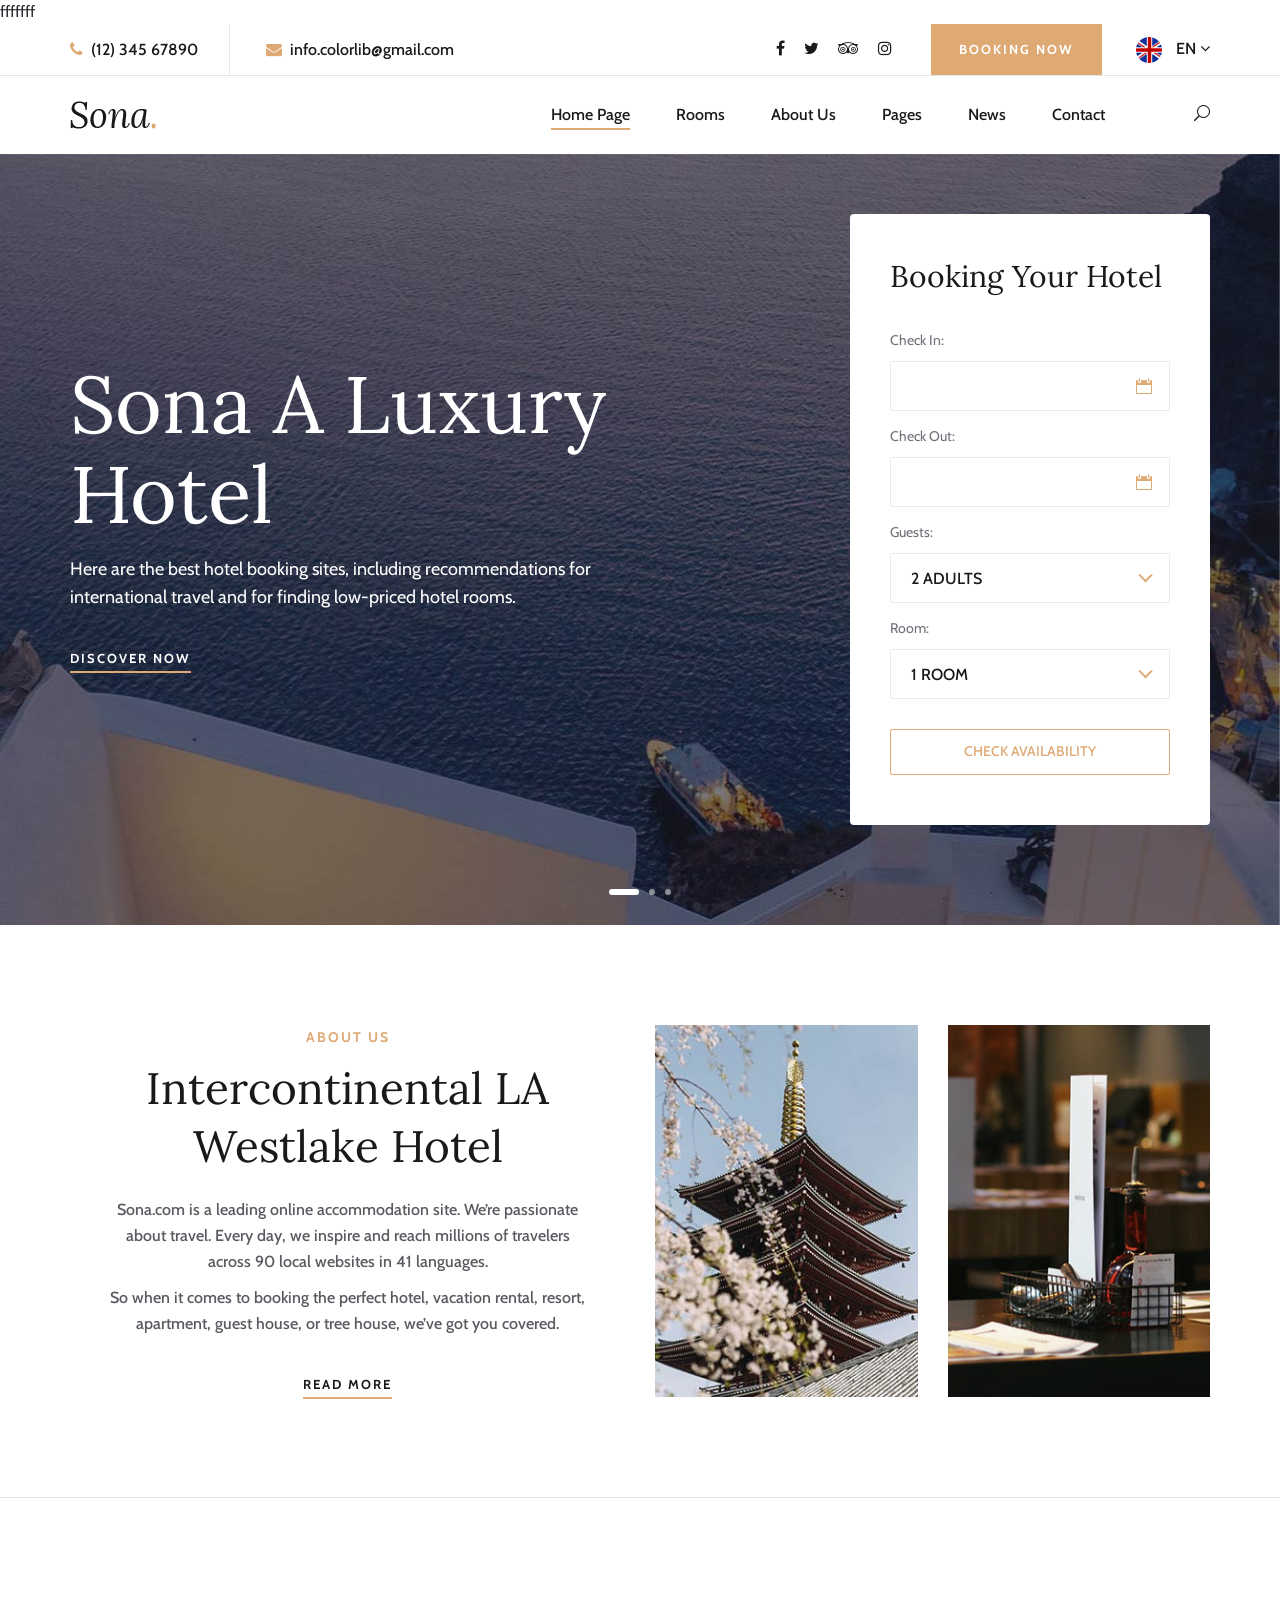
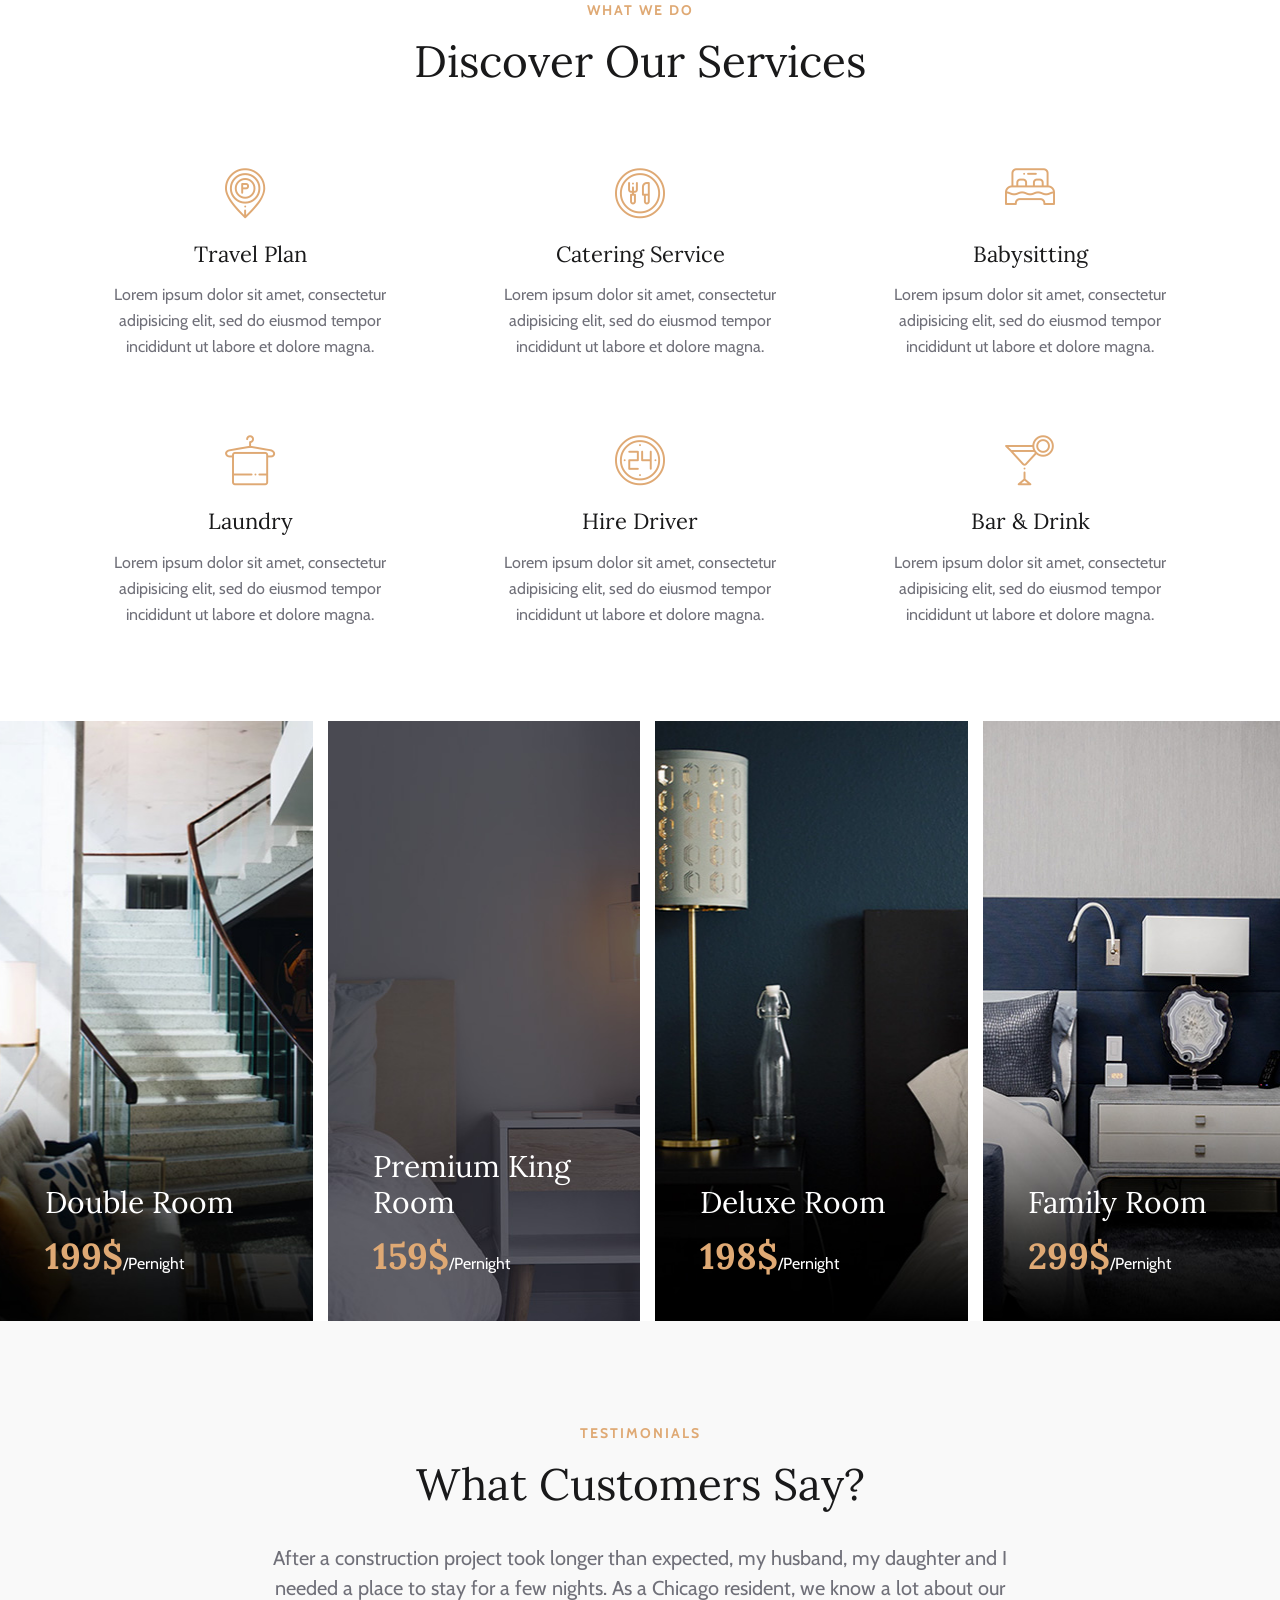
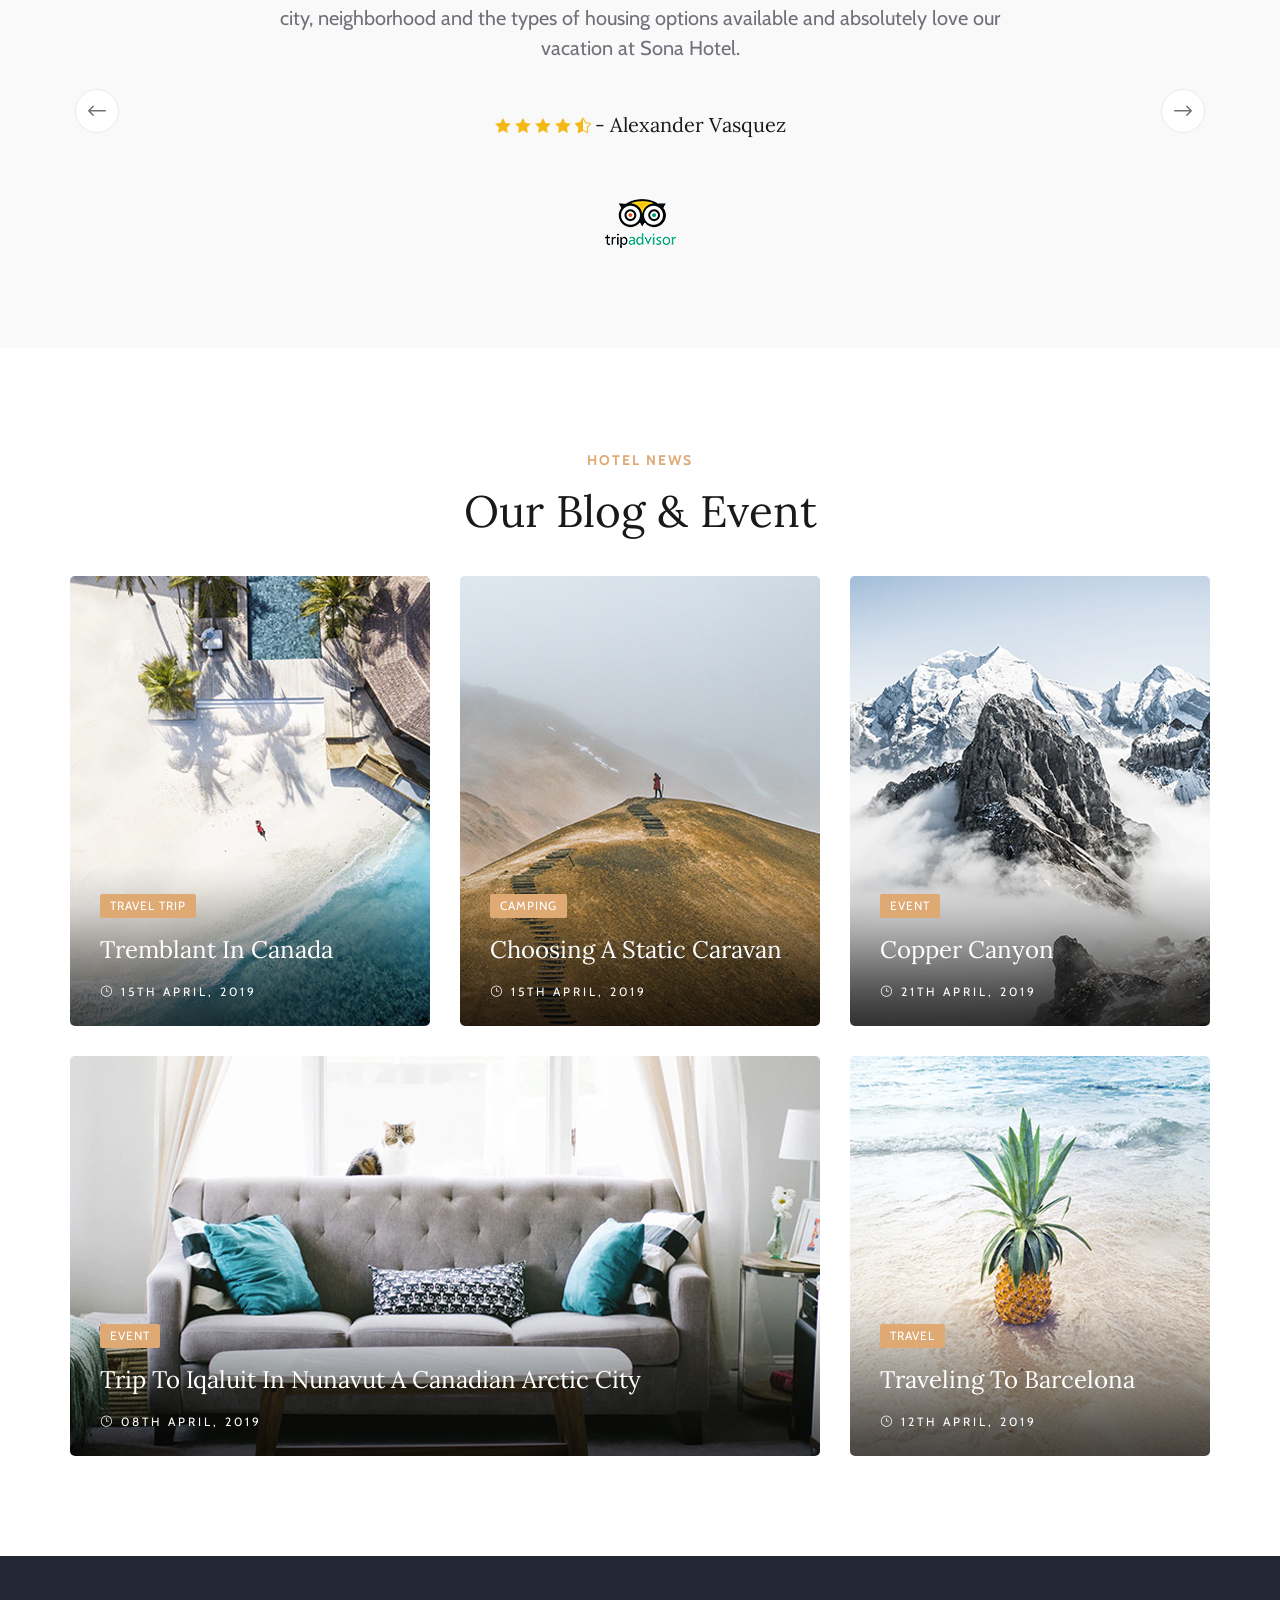
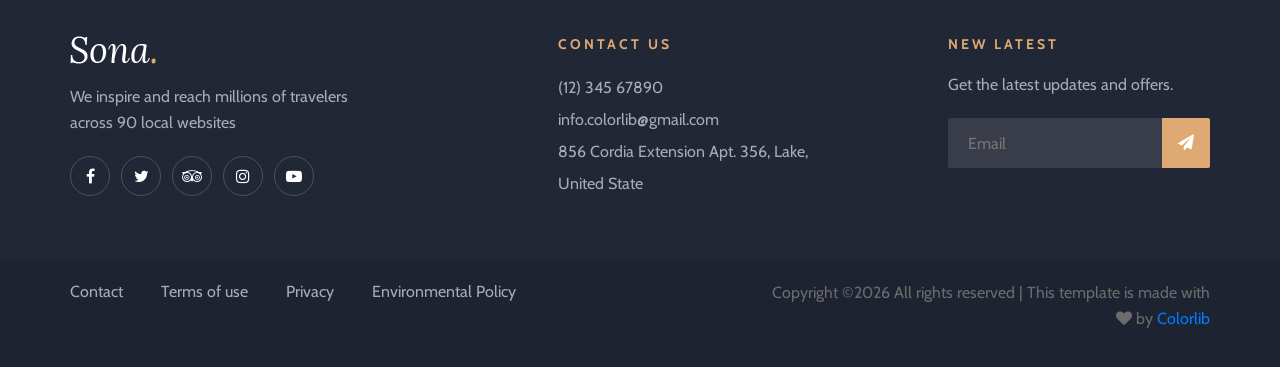
==== commit 24c70837: "index.html wad modified" ====
--- a/index.html
+++ b/index.html
@@ -1,6 +1,6 @@
 <!DOCTYPE html>
 <html lang="zxx">
-
+fffffff
 <head>
     <meta charset="UTF-8">
     <meta name="description" content="Sona Template">
@@ -647,4 +647,4 @@
     <script src="js/main.js"></script>
 </body>
 
-</html>+</html>
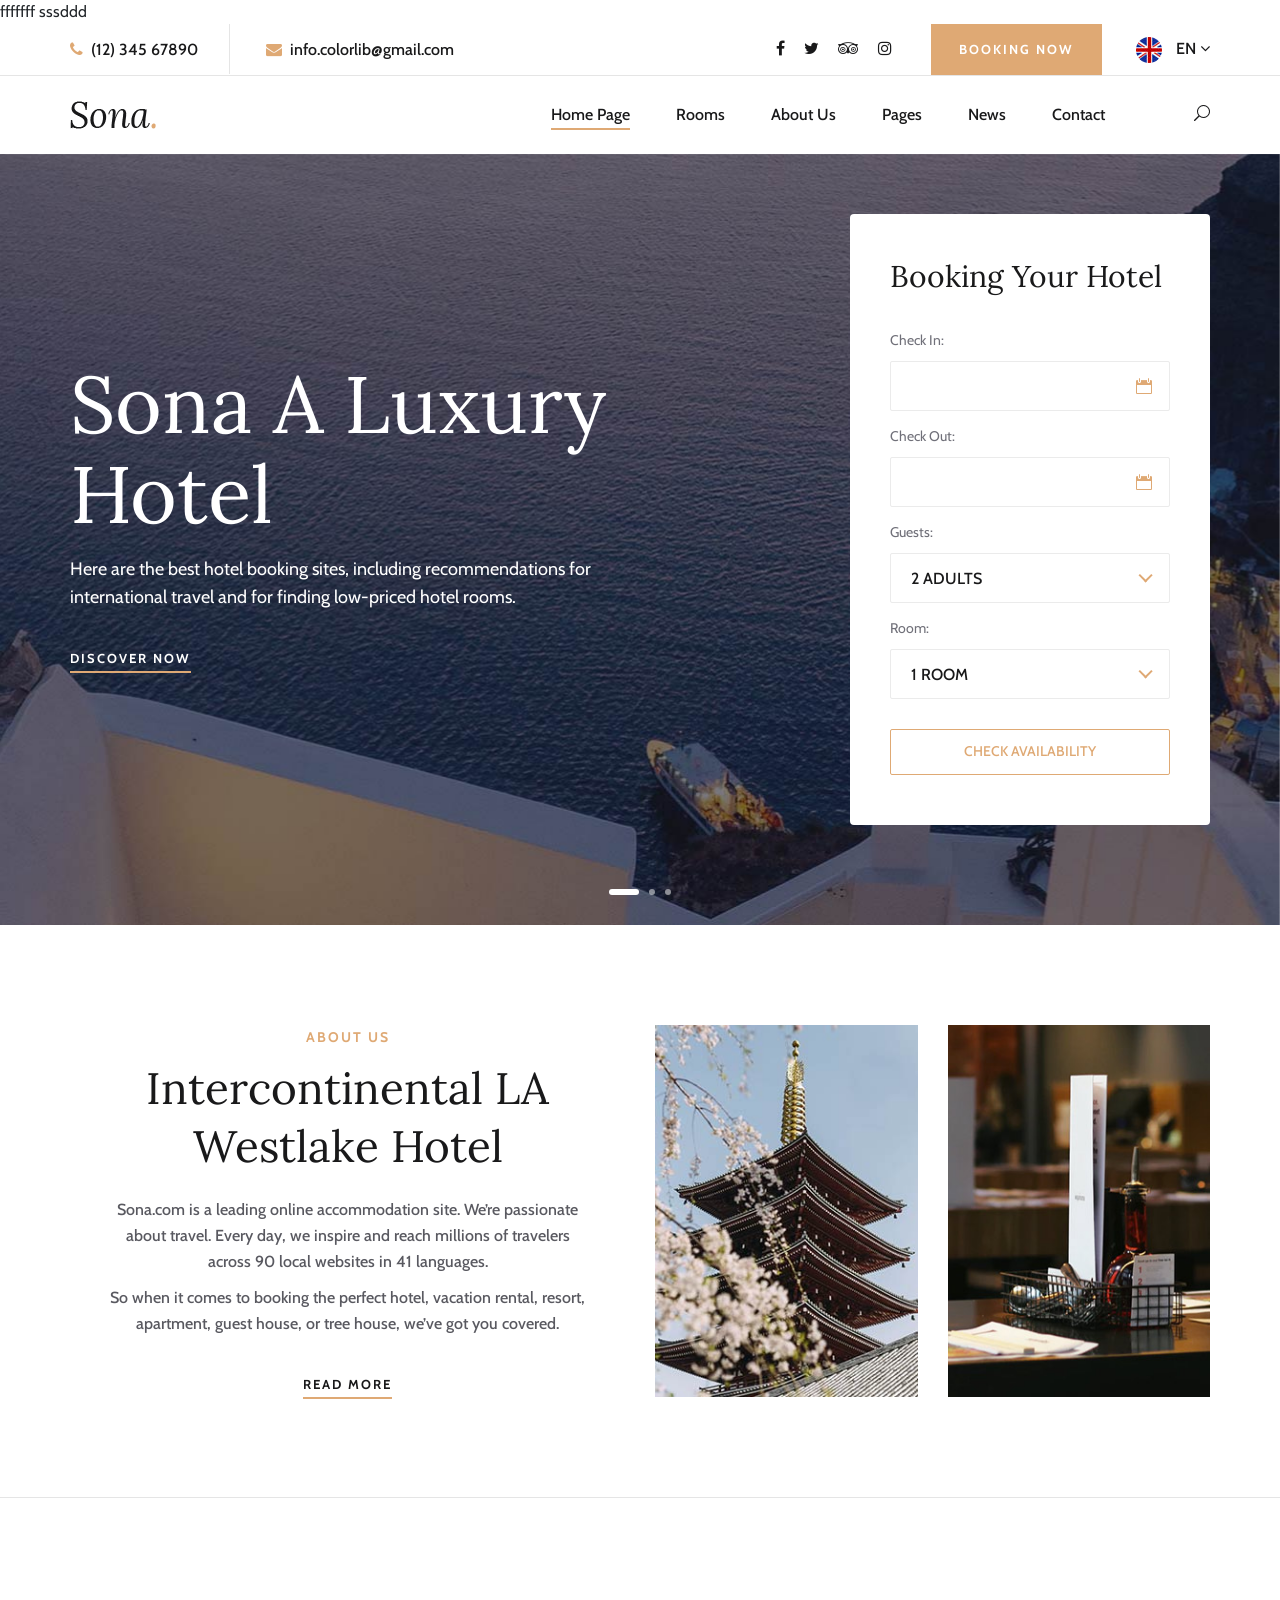
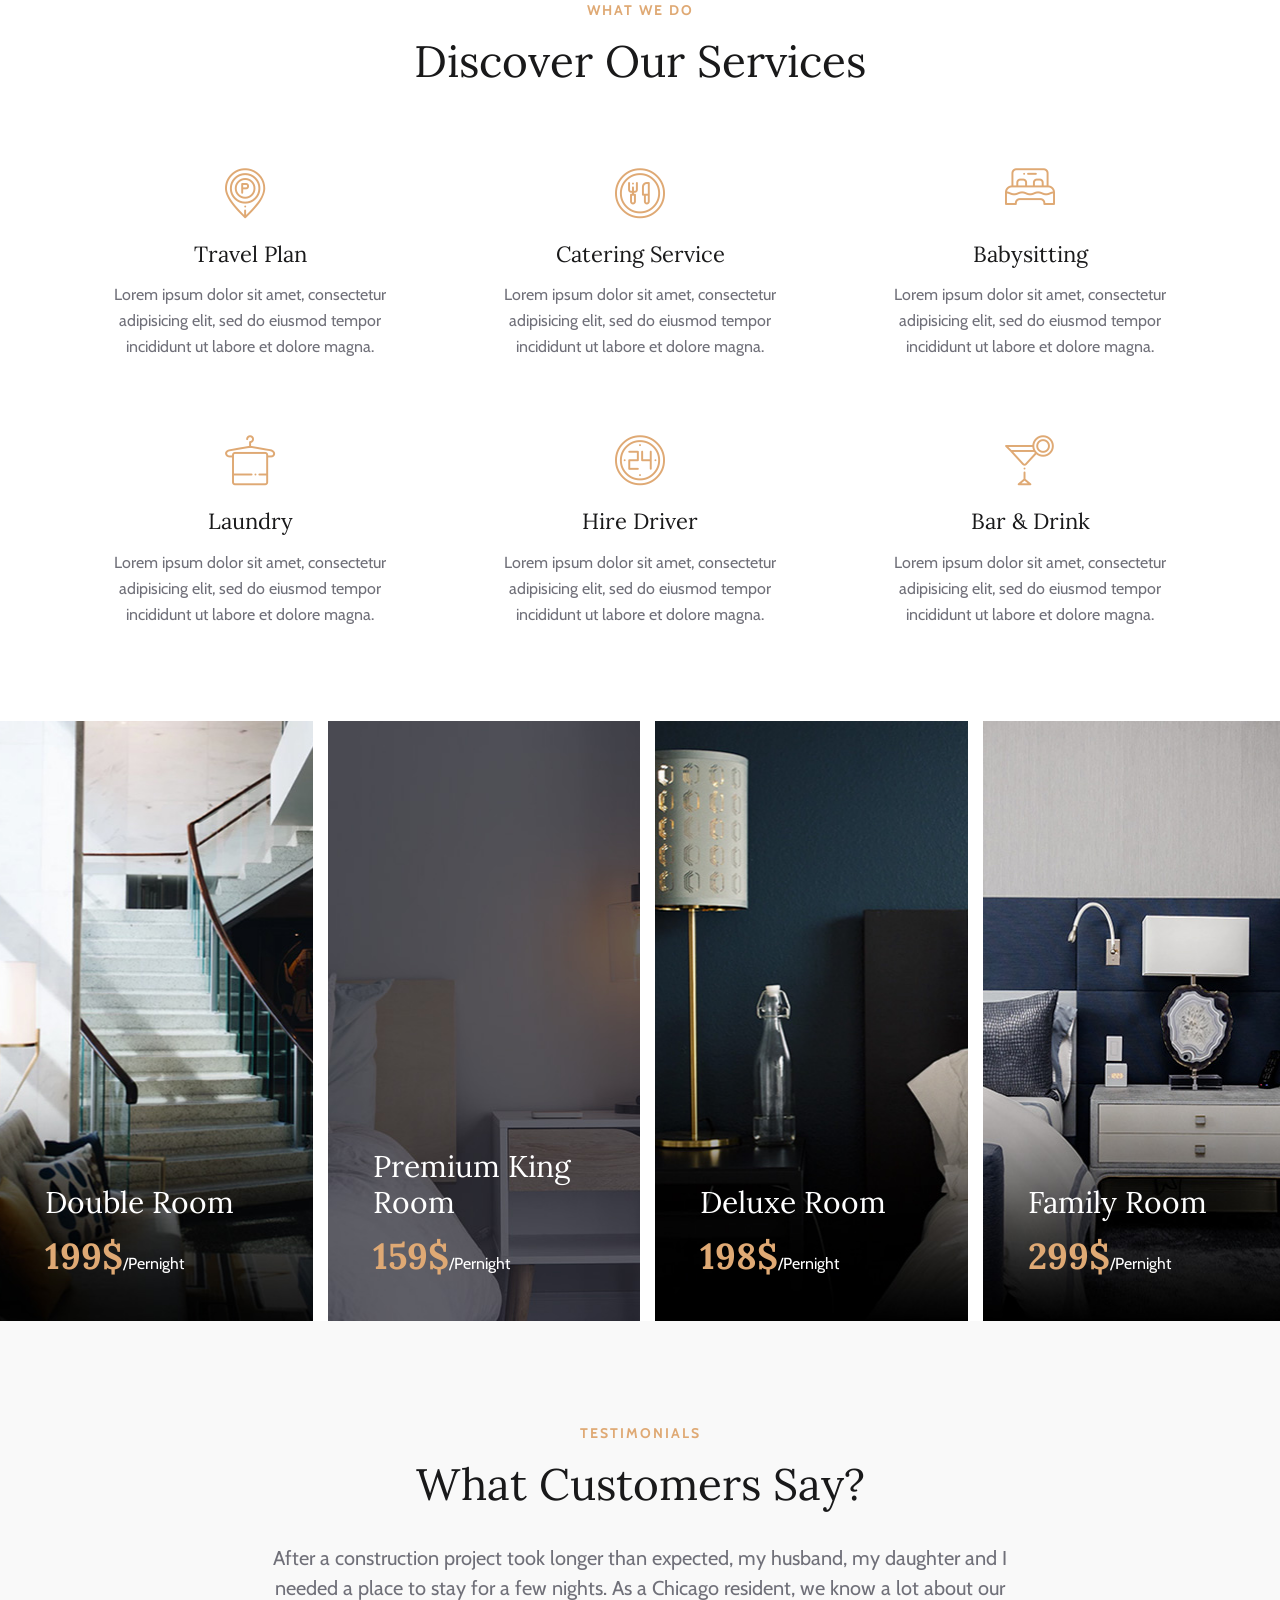
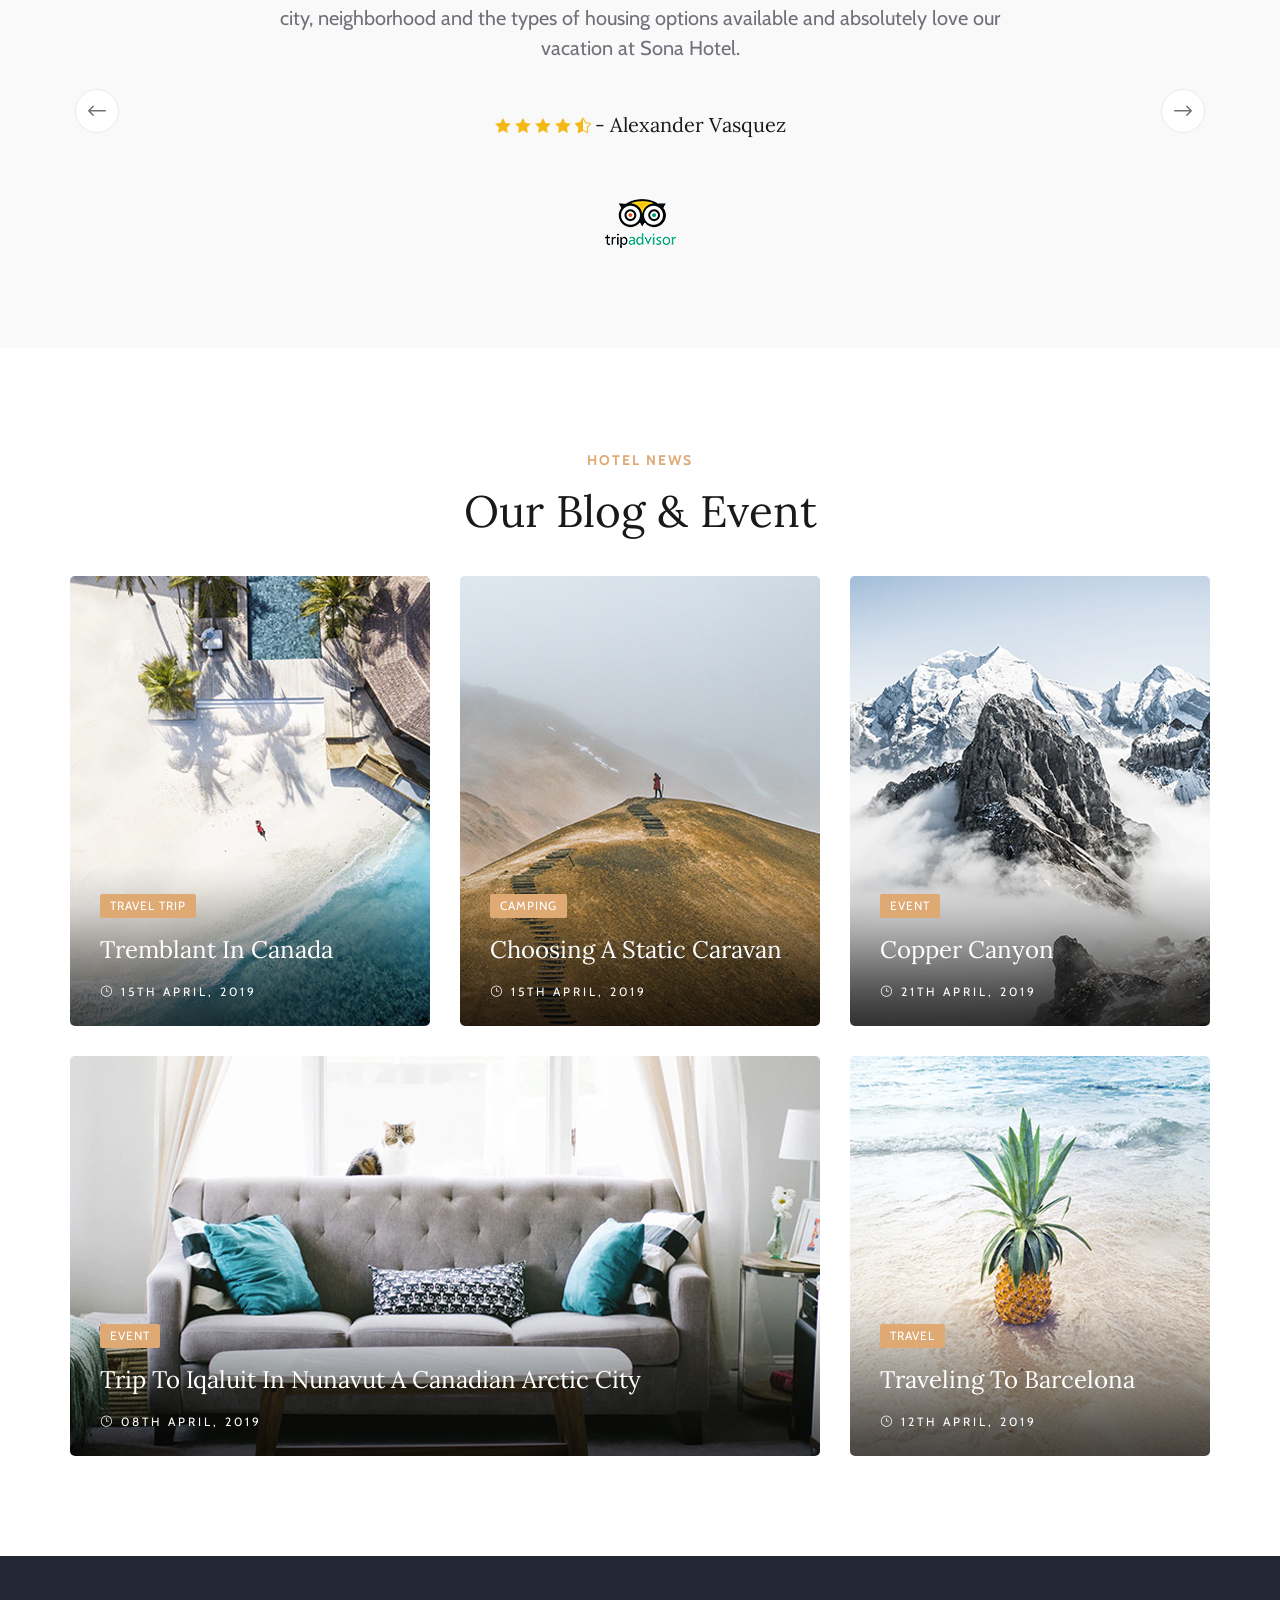
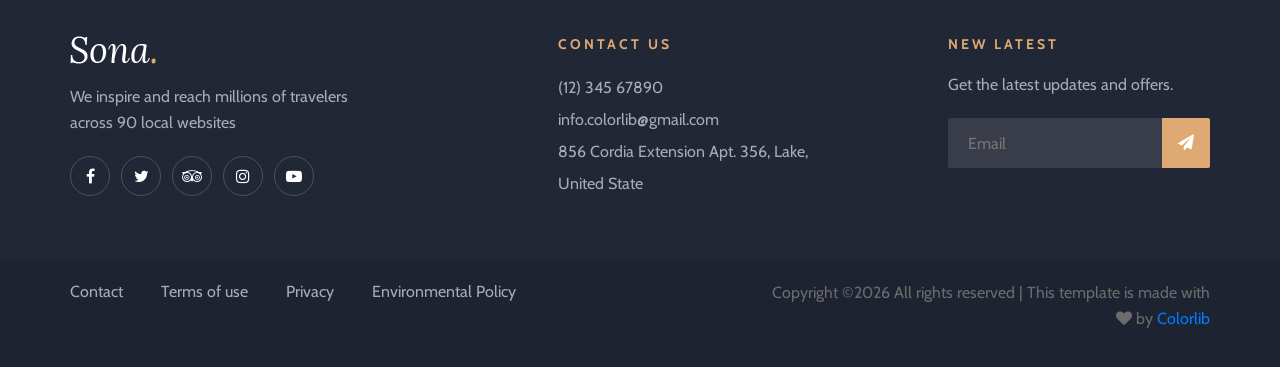
==== commit bb8e8b40: "again commit3" ====
--- a/index.html
+++ b/index.html
@@ -1,6 +1,7 @@
 <!DOCTYPE html>
 <html lang="zxx">
 fffffff
+sssddd
 <head>
     <meta charset="UTF-8">
     <meta name="description" content="Sona Template">
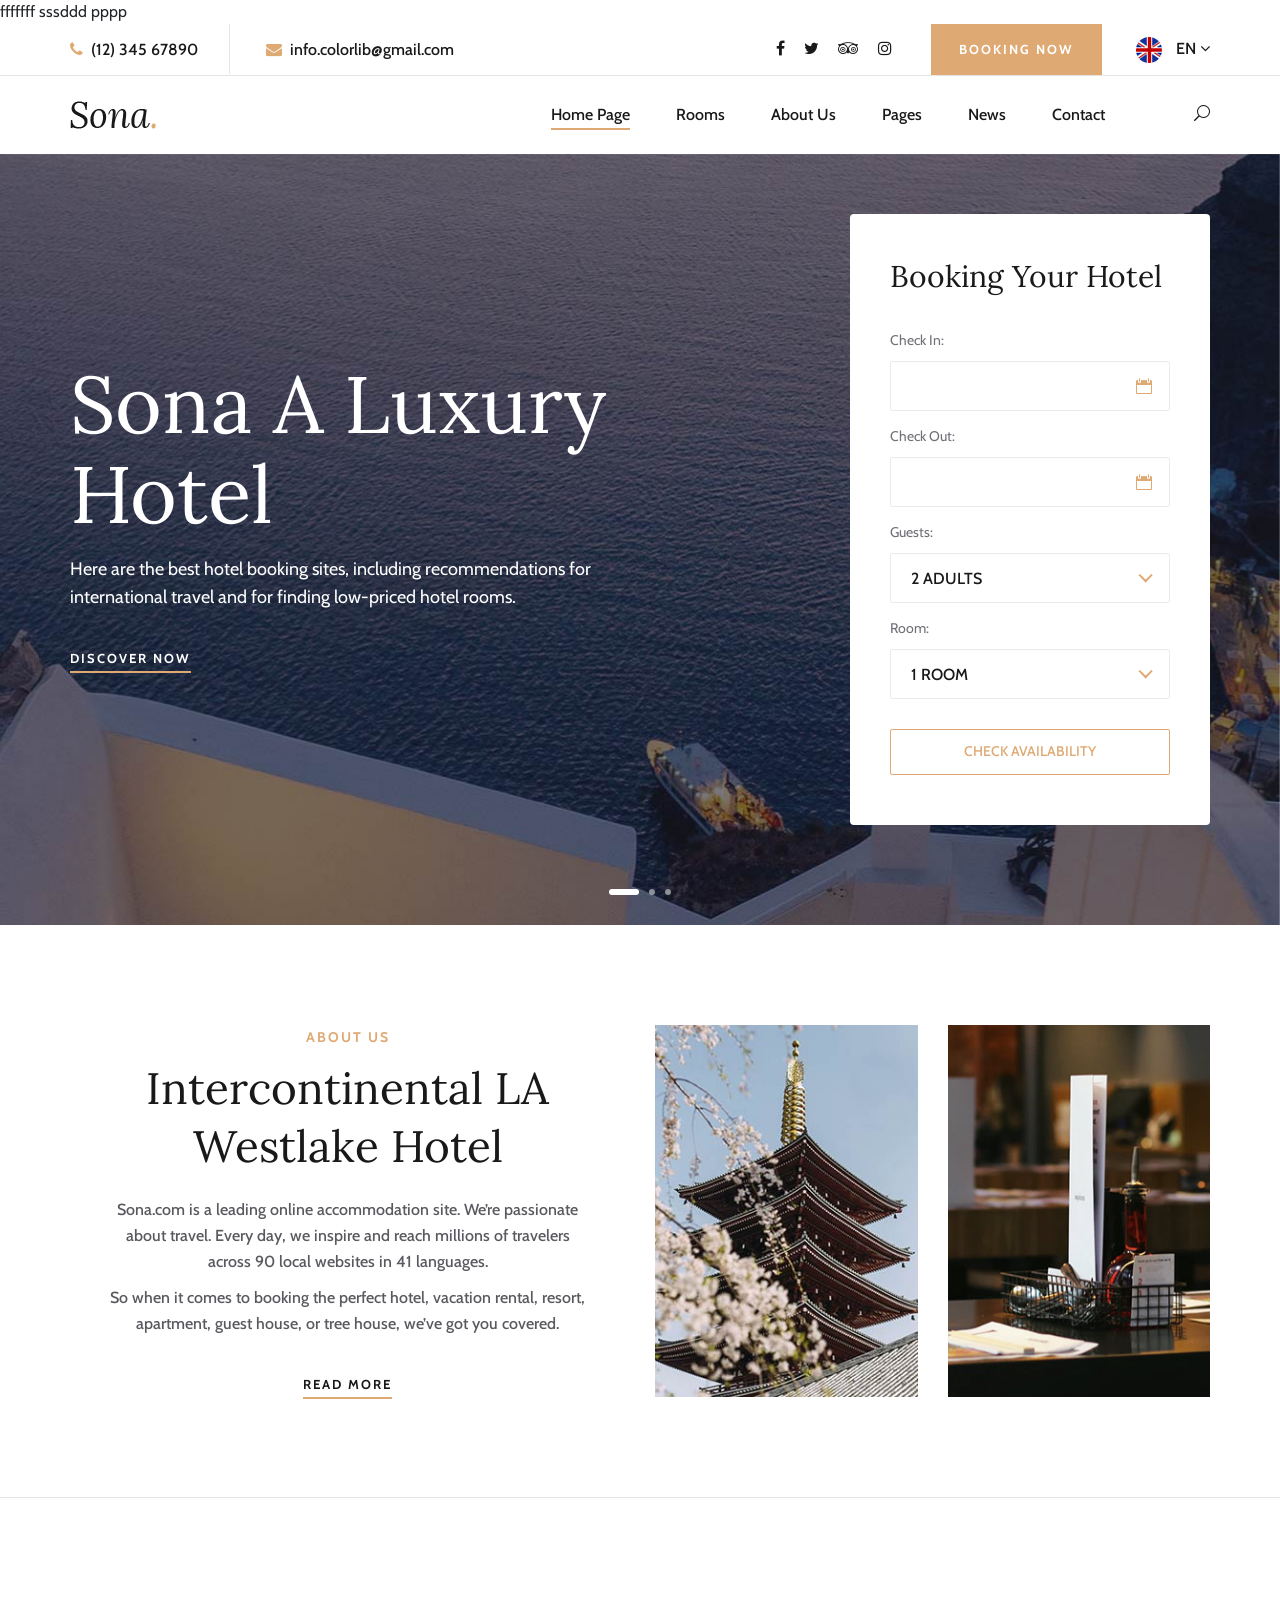
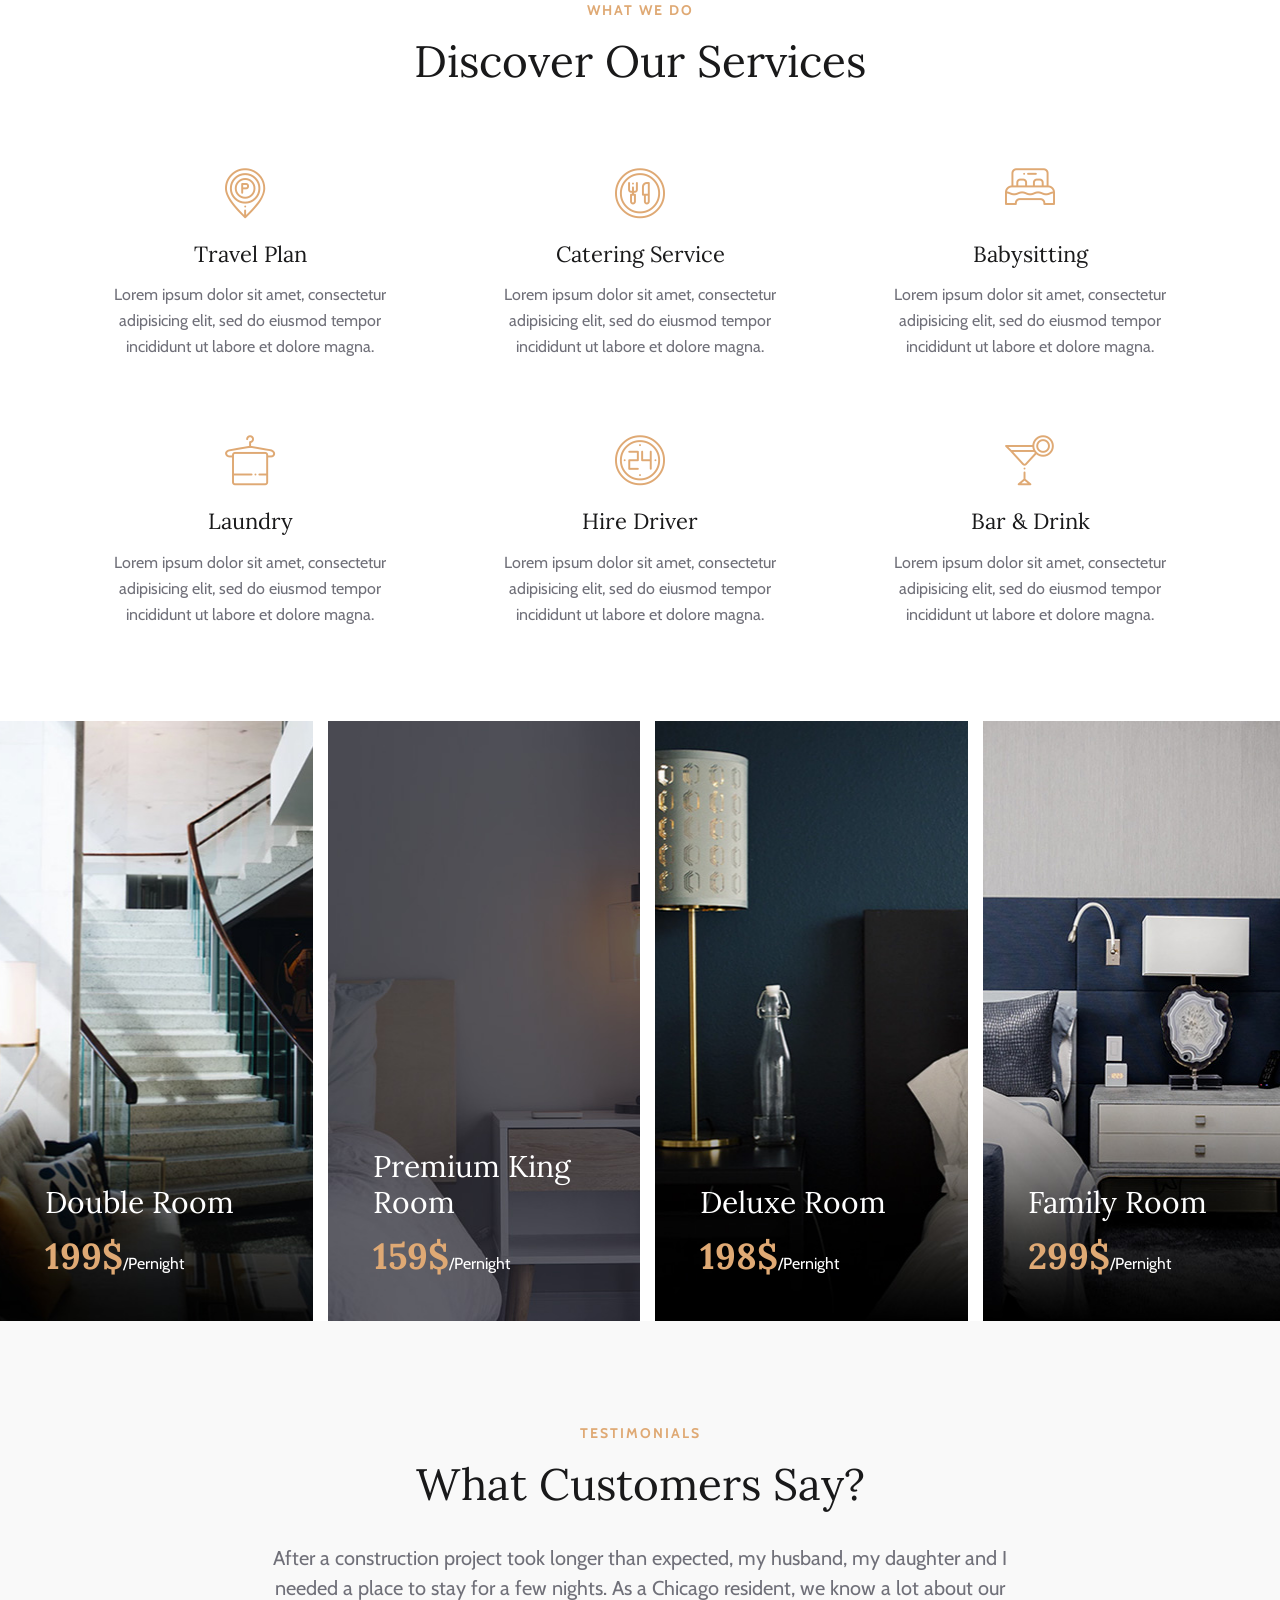
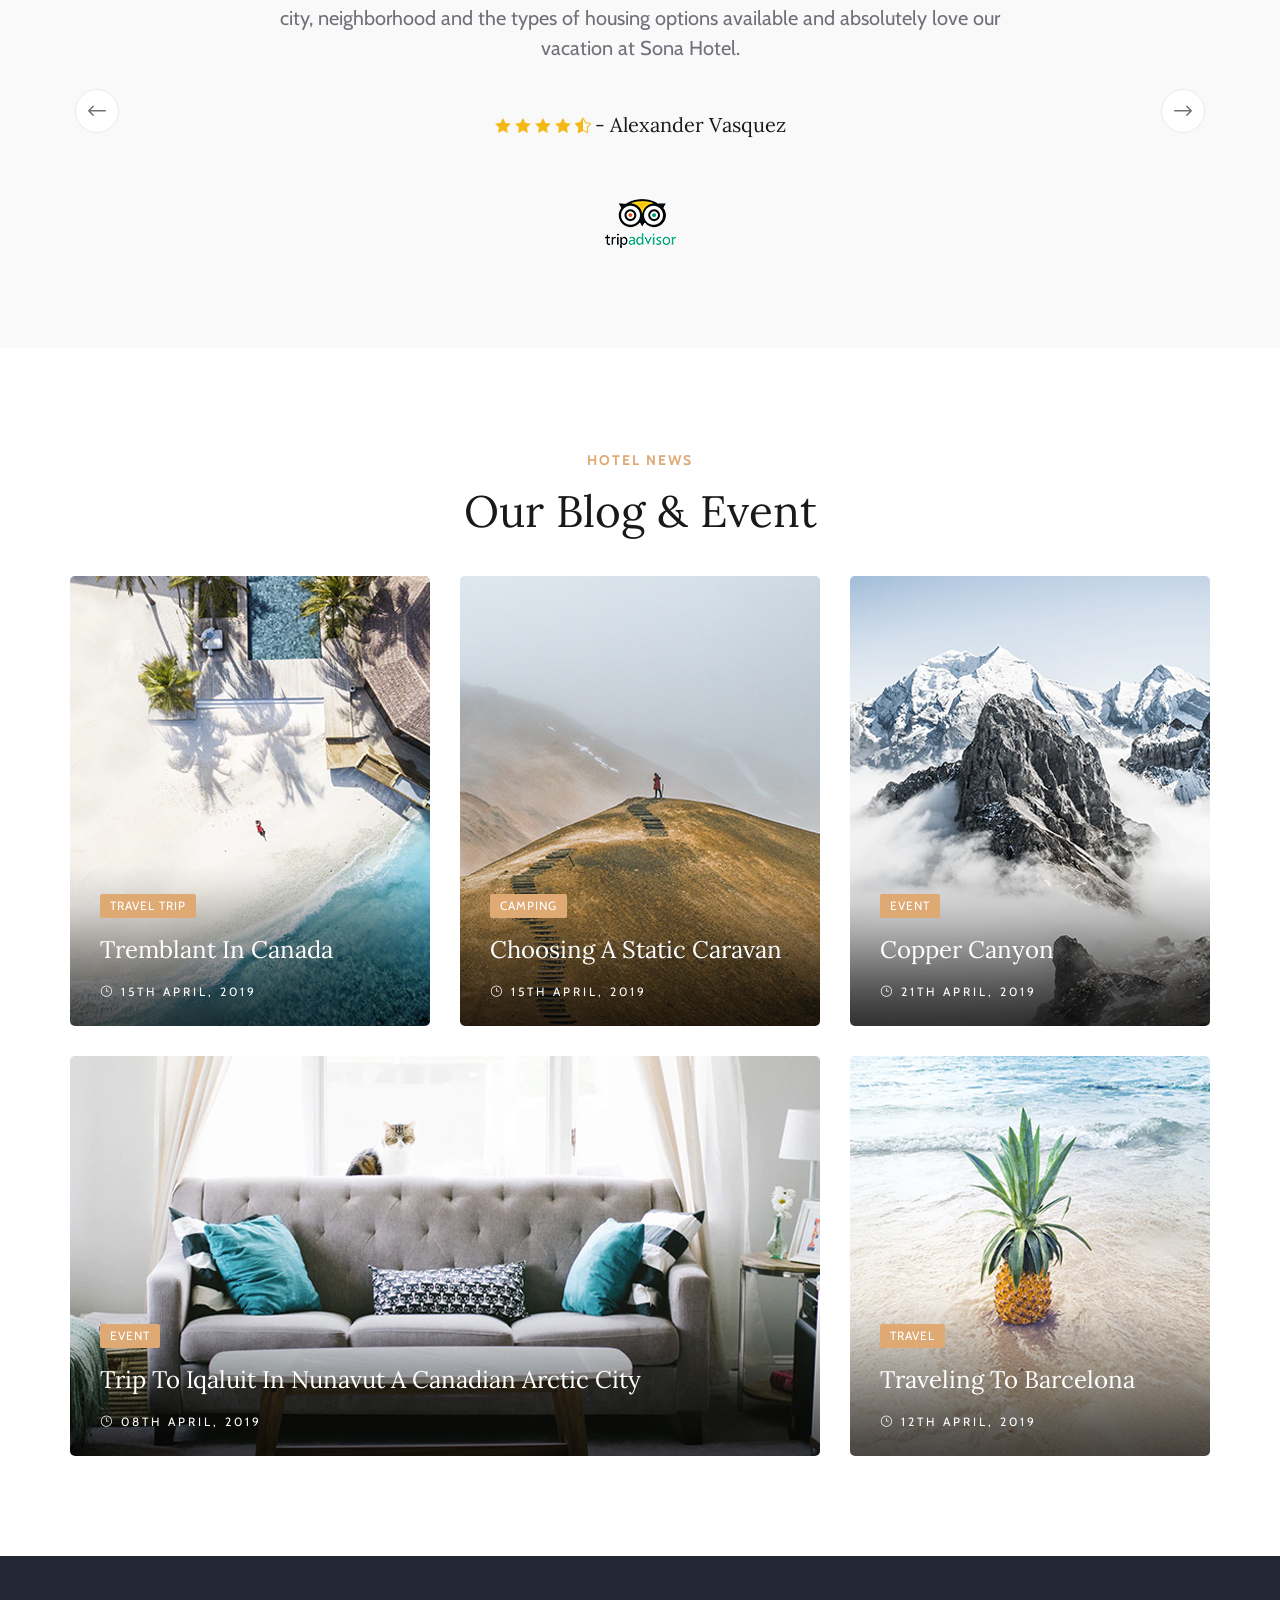
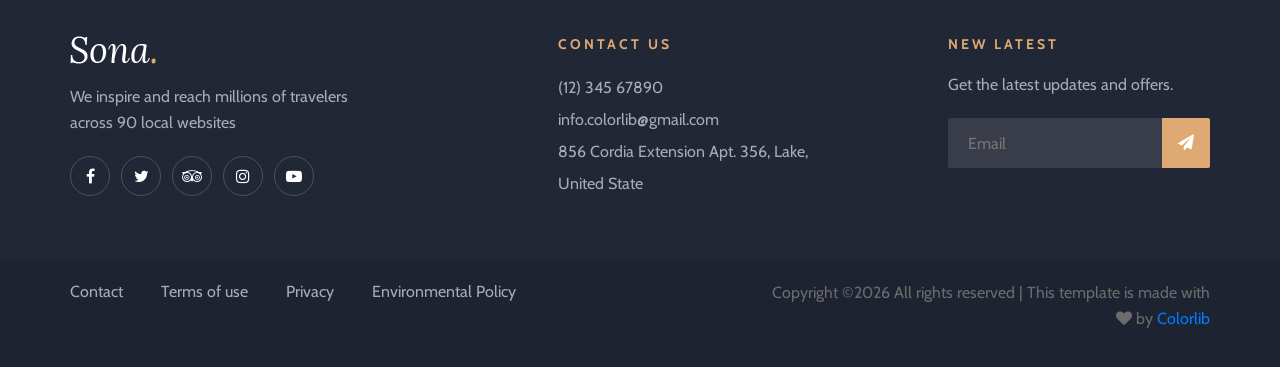
==== commit 48a80b02: "update for newtag" ====
--- a/index.html
+++ b/index.html
@@ -2,6 +2,7 @@
 <html lang="zxx">
 fffffff
 sssddd
+pppp
 <head>
     <meta charset="UTF-8">
     <meta name="description" content="Sona Template">
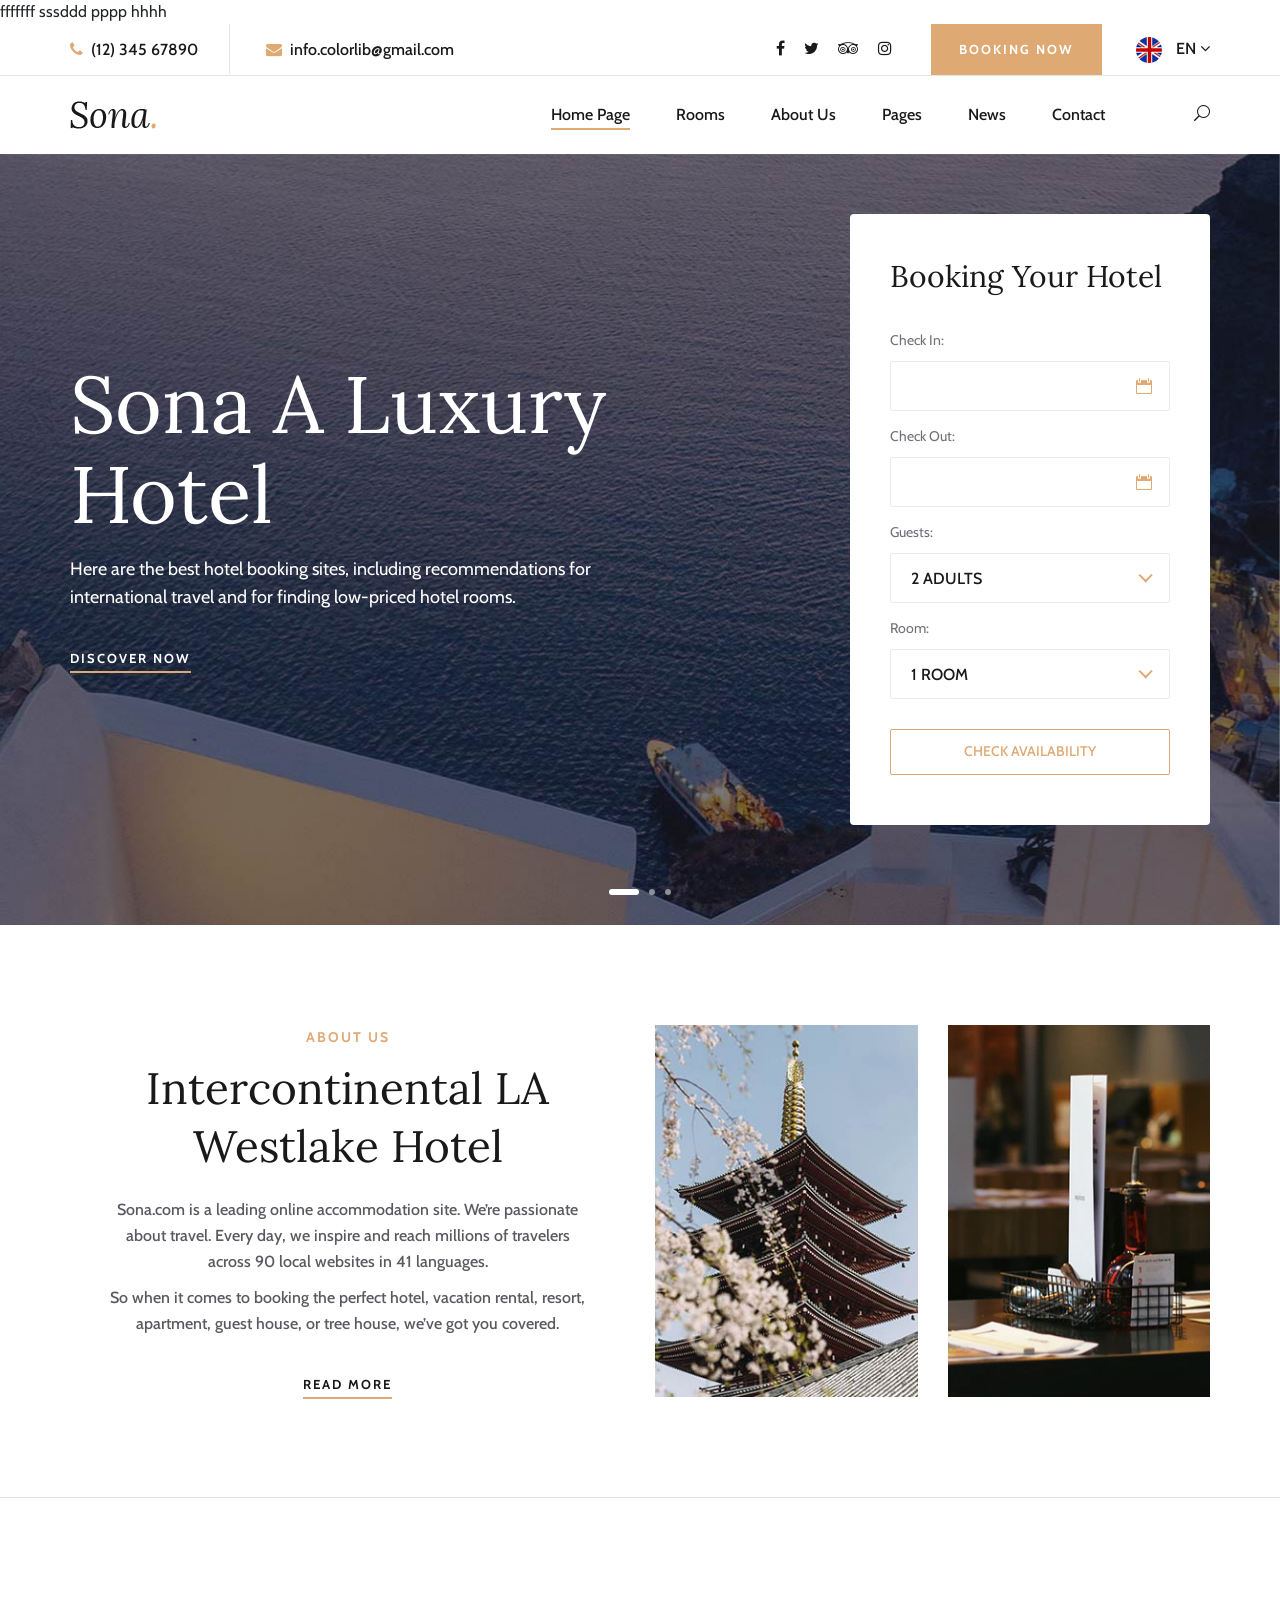
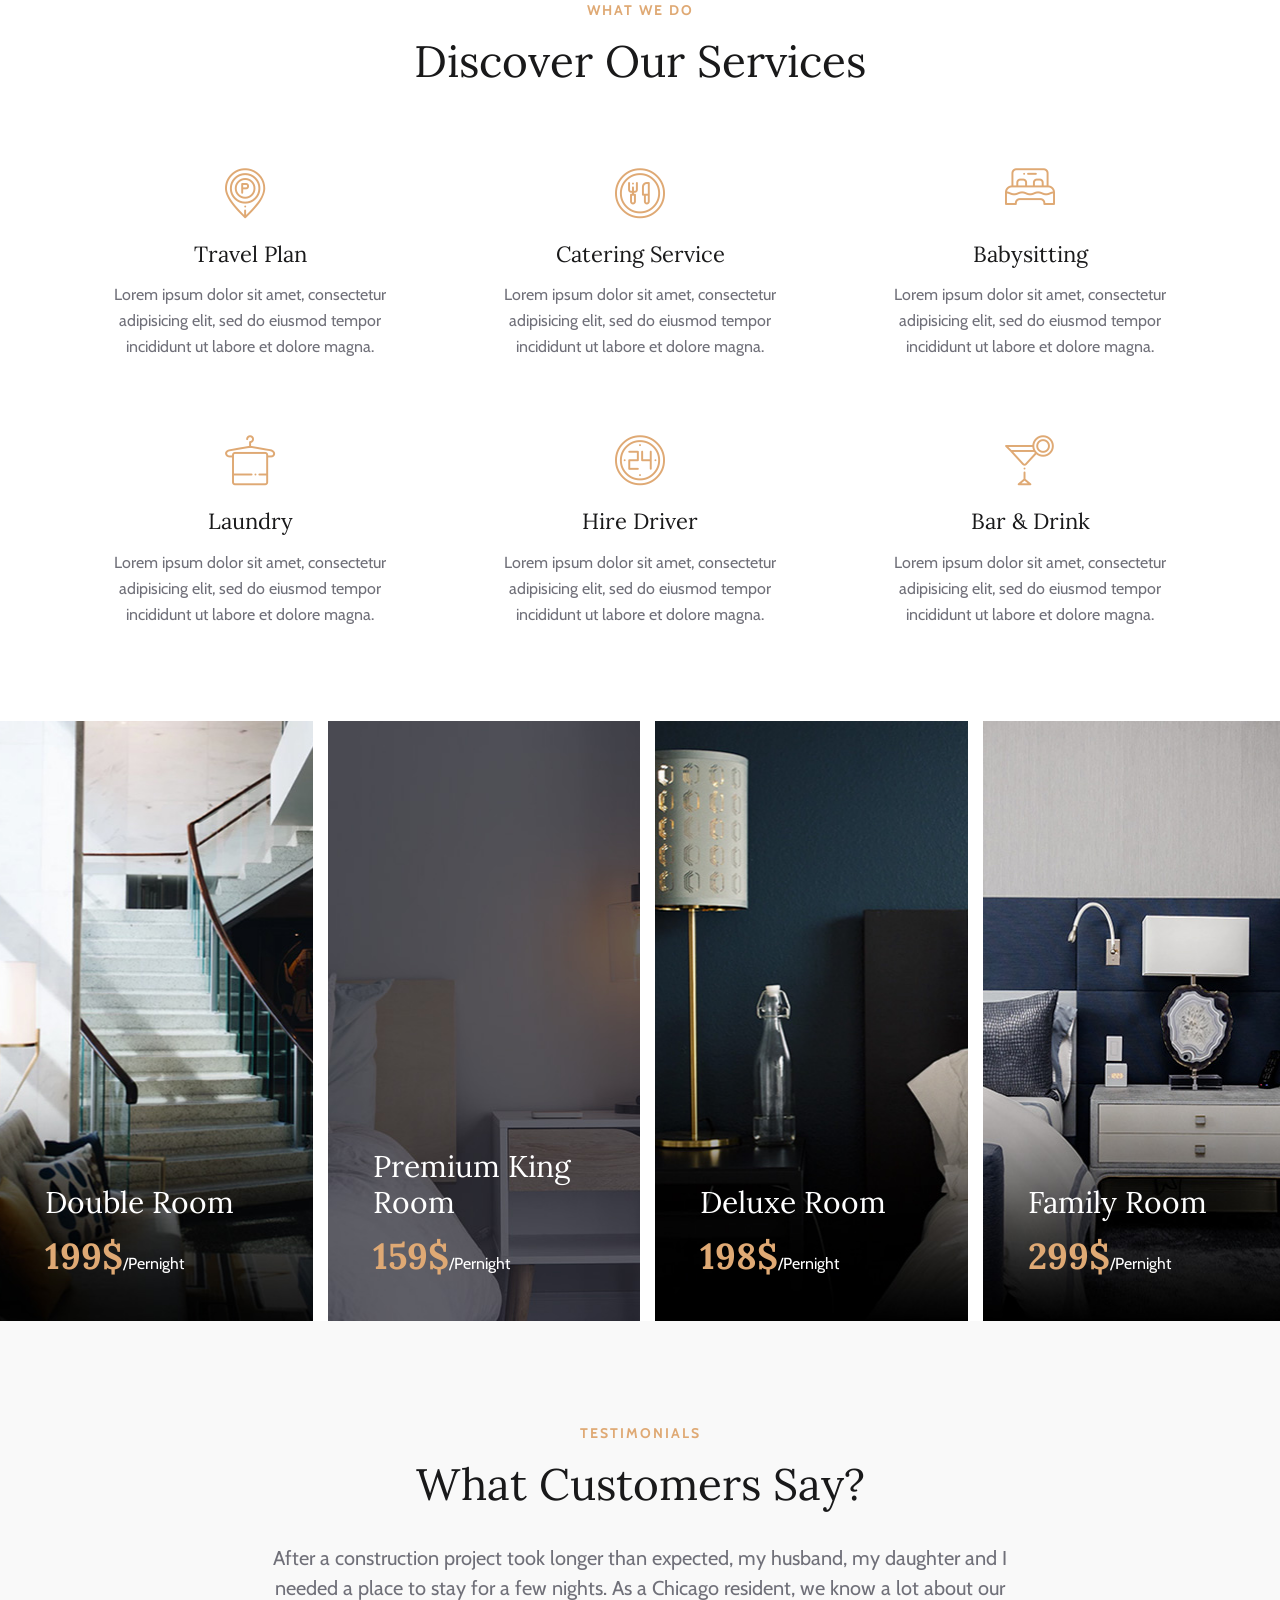
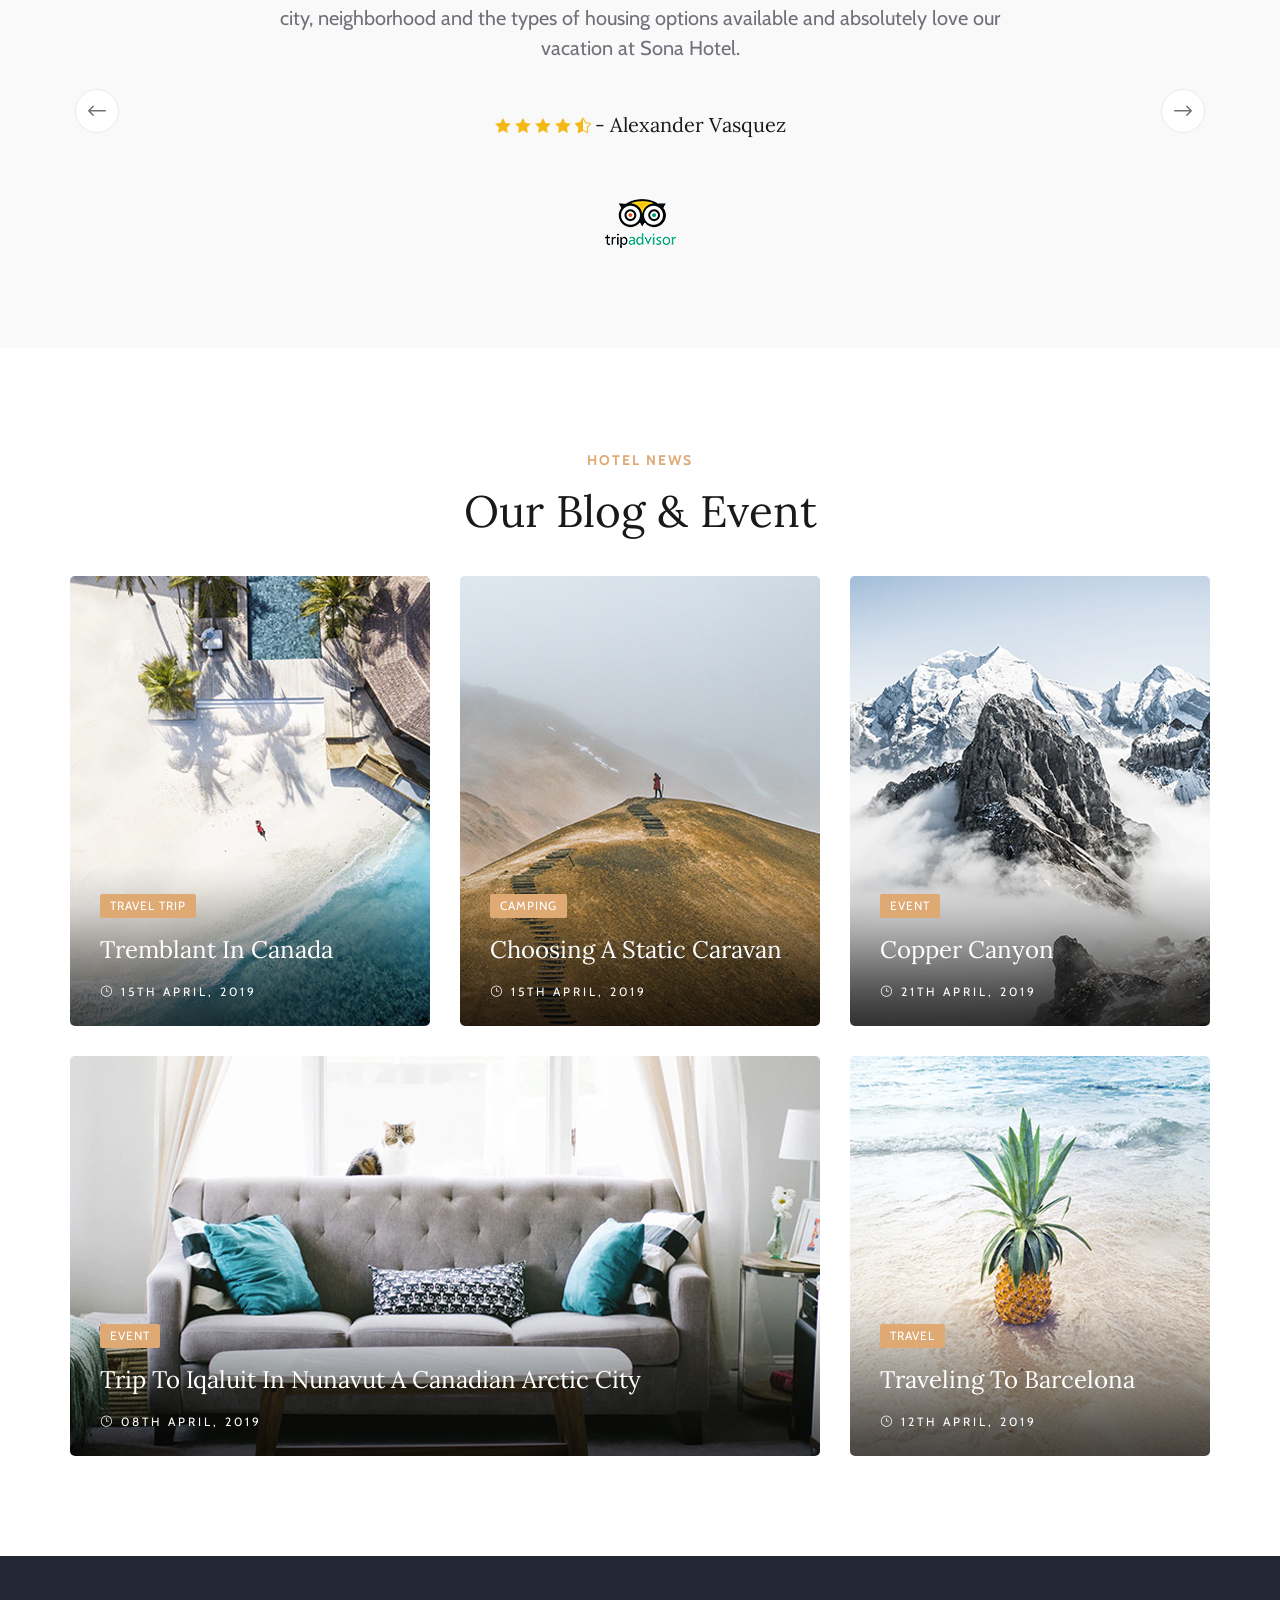
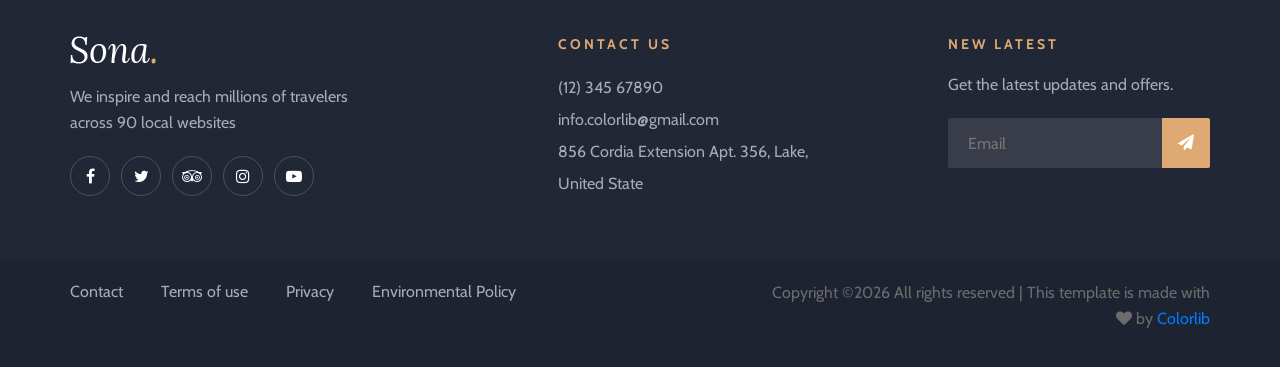
==== commit ab77c75e: "update for newtag!!!!" ====
--- a/index.html
+++ b/index.html
@@ -3,6 +3,7 @@
 fffffff
 sssddd
 pppp
+hhhh
 <head>
     <meta charset="UTF-8">
     <meta name="description" content="Sona Template">
